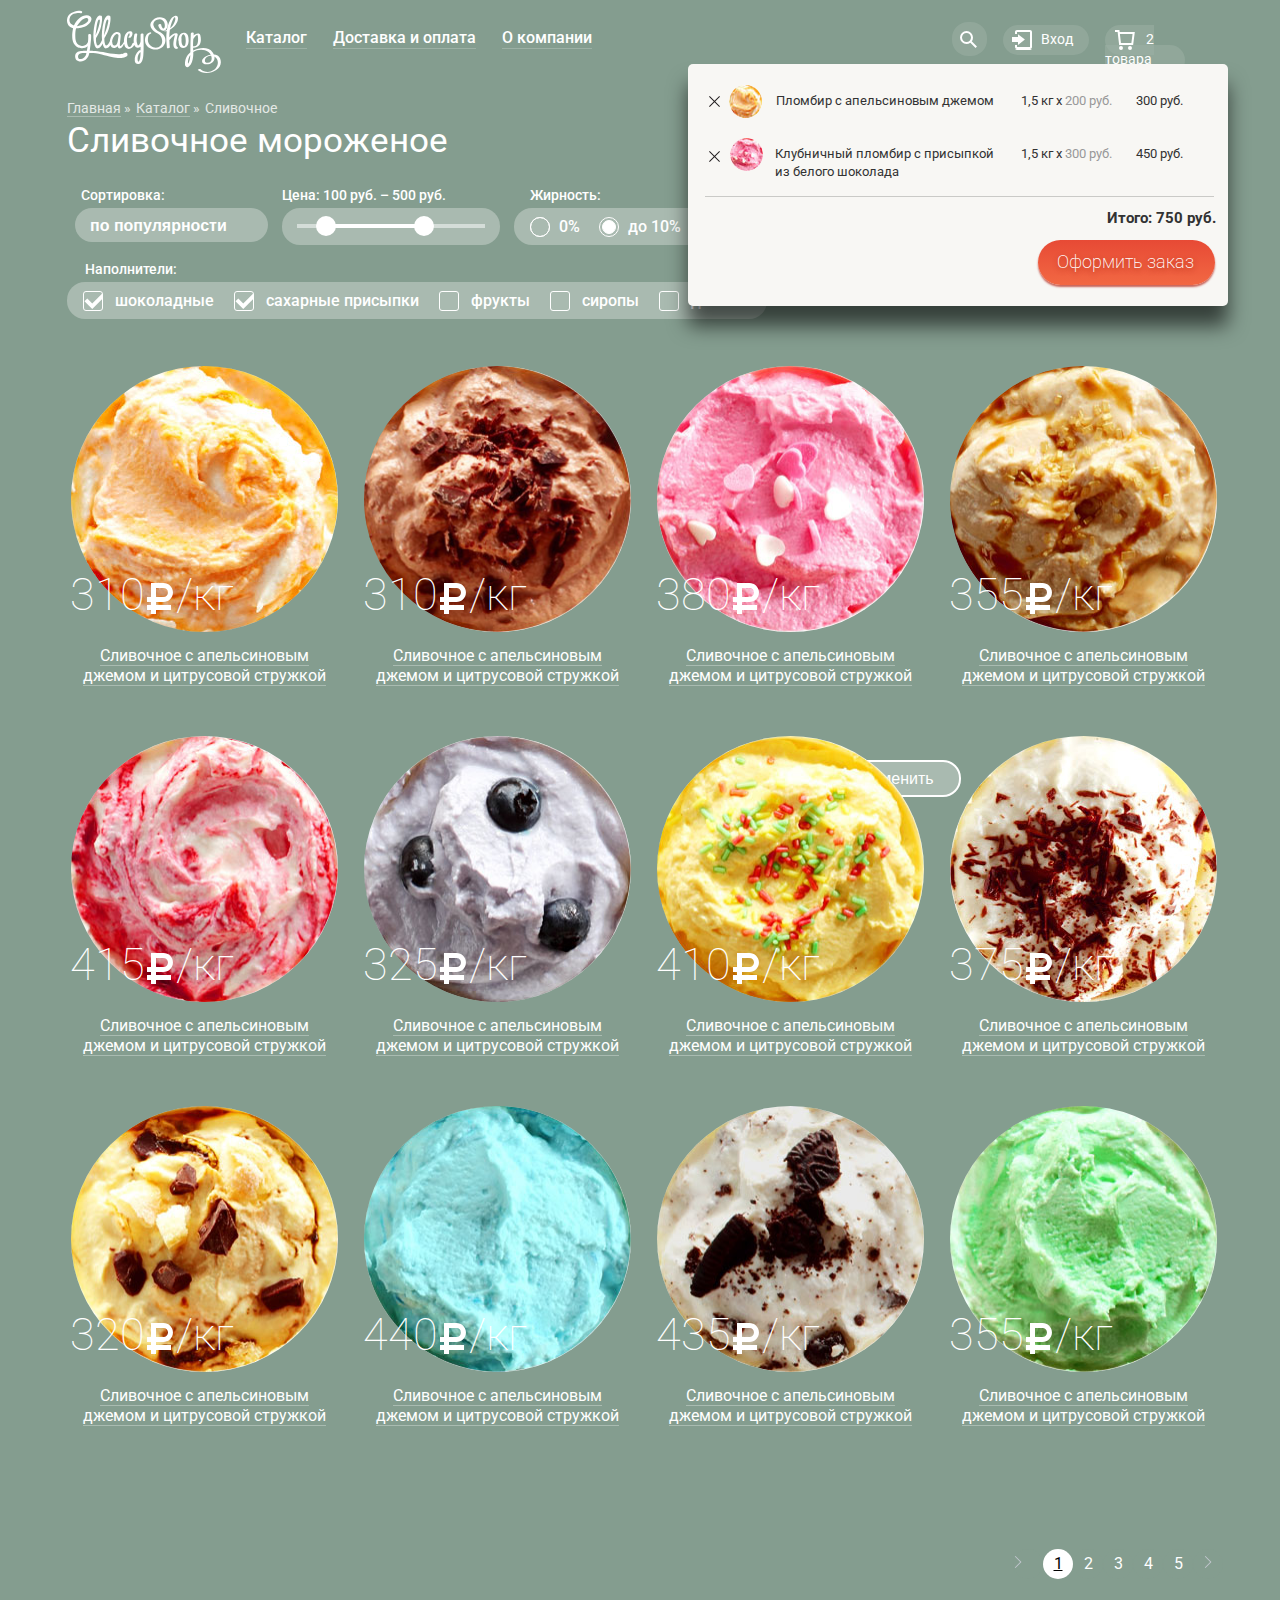
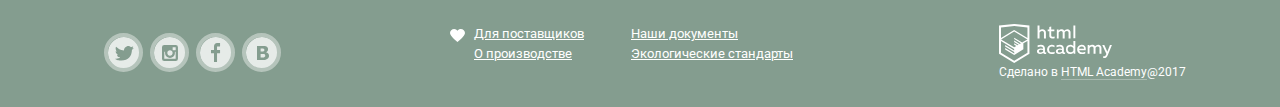
==== catalog.html @ 458abe1a "add new project" ====
<!Doctype html>
<html lang="ru">
<head>
  <meta charset="utf-8">
  <title>Каталог</title>
  <link href="https://fonts.googleapis.com/css?family=Roboto" rel="stylesheet">
  <link href="css/style.css" rel="stylesheet">
</head>
<body>
<header class="main-header">
  <a class="logo" href="index.html">
    <img src="img/logo.svg" width="154" height="64" alt="Глейси">
  </a>
  <nav class="nav-navigation">
    <ul class="main-menu">
      <li class="main-menu_item">
        <a class="main-nav_link" href="gllacy-catalog.html">Каталог</a>
        <ul class="sub-main-menu">
          <li class="main-navigation-li">
            <a href="#" class="main-navigation-title">Новинки</a>
          </li>
          <li class="main-navigation-li">
            <a href="catalog.html" class="main-navigation-sub">Сливочное</a>
          </li>
          <li class="main-navigation-li">
            <a href="#" class="main-navigation-sub">Щербеты</a>
          </li>
          <li class="main-navigation-li">
            <a href="#" class="main-navigation-sub">Фруктовый лёд</a>
          </li>
          <li class="main-navigation-li">
            <a href="#" class="main-navigation-sub">Мелорин</a>
          </li>
        </ul>
      <li class="main-menu_item">
        <a class="main-nav_link" href="delivery.html">Доставка и оплата</a>
      </li>
      <li class="main-menu_item">
        <a class="main-nav_link" href="info.html">О компании</a>
      </li>
    </ul>
  </nav>
  <div class="buttons-common-search">
    <div class="buttons-common-wrap">
      <a class="btn btn-search" href="#">Поиск</a>
      <div class="buttons-common-form buttons-common-form-search">
        <div class="input-field buttons-common-input-field">
          <input id="search" type="text" name="search" class="search-field"><label for="search" class="search">Что ищем?</label>
        </div>
      </div>
    </div>
    <div class="buttons-common-wrap">
      <a class="btn btn-entry" href="#">Вход</a>
      <div class="buttons-common-form buttons-common-form-login">
        <form action="#" method="get">
          <div class="input-field-form buttons-common-input-field">
            <input id="password" type="password" name="password" class="password-field"><label for="password" class="password">Пароль</label>
          </div>
          <div class="input-field-form buttons-common-input-field">
            <input id="login" type="email" name="login" class="email-field"><label for="login" class="email">Электронная почта</label>
          </div>
          <input class="btn btn-entrance" type="submit" value="войти">
          <div class="form-login-hrefs">
            <a class="link link-you-passoword">Забыли пароль?</a>
            <a class="link link-new-registration">Новая регистрация</a>
          </div>
        </form>
      </div>
    </div>
    <div class="buttons-common-wrap">
      <a class="btn btn-basket btn-basket-active" href="#">2 товара</a>
      <div class="common-buttons-form common-buttons-form-backet">
        <div class="basket-item">
          <button class="basket-item-delete"></button>
          <div class="basket-item-title">Пломбир с апельсиновым джемом
            <img src="img/basket-item1.jpg" class="basket-item1" width="33" height="33"
                 alt="Пломбир с апельсиновым джемом">
          </div>
          <div class="basket-item-count">1,5 кг x
            <span class="cost-per-kg">200 руб.</span>
          </div>
          <div class="basket-item-worth">300 руб.</div>
        </div>
        <div class="basket-item basket-item-last">
          <button class="basket-item-delete basket-item-delete-last"></button>
          <div class="basket-item-title">Клубничный пломбир с присыпкой из белого шоколада
            <img src="img/basket-item2.jpg" class="basket-item2" width="33" height="33" alt="Клубничный пломбир с присыпкой из белого шоколада">
          </div>
          <div class="basket-item-count">1,5 кг x
            <span class="cost-per-kg">300 руб.</span>
          </div>
          <div class="basket-item-worth">450 руб.</div>
        </div>
        <div class="total">Итого: 750 руб.</div>
        <a class="btn btn-total btn-total-right" href="#">Оформить заказ</a>
      </div>
    </div>
  </div>
  </div>
</header>
<div class="container">
  <div class="contacts">
    <p class="contacts-time">с 10 до 20, ежедневно</p>
    <p class="contacts-number">8 812 450-25-25</p>
  </div>
  <nav class="breadcrumbs">
    <ul class="catalog-menu">
      <li class="catalog-menu-item">
        <a href="index.html" class="catalog-menu-link">Главная</a>
        <span class="raquo">»</span>
      </li>
      <li class="catalog-menu-item">
        <a href="#" class="catalog-menu-link">Каталог</a>
        <span class="raquo">»</span>
      </li>
      <li class="catalog-menu-item">Сливочное</li>
    </ul>
  </nav>
  <h1 class="ice-cream">Сливочное мороженое</h1>
  <form class="filters" action="#" method="get">
    <div class="filters-label">
      <div class="filter-title">Сортировка:
        <div class="wrap-select-sort">
          <select name="sort" class="sort">
            <option value="popular">по популярности</option>
            <option value="up">сначала недорогие</option>
            <option value="down">сначала дорогие</option>
            <option value="fat">по жирности</option>
          </select>
        </div>
      </div>
      <div class="filter-title-price">Цена: 100 руб. – 500 руб.
        <div class="filter-cost">
          <div class="scale"></div>
          <div class="bar"></div>
          <div class="range-toggle"></div>
          <div class="range-toggle"></div>
        </div>
      </div>
      <fieldset class="fat-content">
        <legend class="filter-title">Жирность:</legend>
        <div class="container-buttons container-buttons-fat">
          <input id="fat-0" type="radio" name="fat" value="0" class="fat fat-zero"><label for="fat-0" class="checked-label">0%</label>
          <input id="fat-<10" type="radio" name="fat" value="<10" checked class="fat fat-ten"><label for="fat-<10" class="checked-label">до 10%</label>
          <input id="fat-<30" type="radio" name="fat" value="<30" class="fat fat-thirty"><label for="fat-<30"class="checked-label">до 30%</label>
          <input id="fat->30" type="radio" name="fat" value=">30" class="fat more-thirty"><label for="fat->30" class="checked-label">выше 30%</label>
        </div>
      </fieldset>
      <fieldset class="product-fillers">
        <legend class="filter-title">Наполнители:</legend>
        <div class="container-buttons container-buttons-fillers">
          <input id="chocolate" type="checkbox" name="sugar" value="chocolate" checked><label for="chocolate">шоколадные</label>
          <input id="sugar" type="checkbox" name="sugar" value="sugar" checked><label for="sugar">сахарные присыпки</label>
          <input id="fruit" type="checkbox" name="sugar" value="fruit"><label for="fruit">фрукты</label>
          <input id="syrop" type="checkbox" name="sugar" value="syrop"><label for="syrop">сиропы</label>
          <input id="jam" type="checkbox" name="sugar" value="jam"><label for="jam">джемы</label>
        </div>
      </fieldset>
      <input class="btn-filter" type="submit" value="Применить">
  </form>
  <div class="items-ice">
    <section class="item">
      <div class="item-hover">
        <a class="btn btn-item-hover" href="#">Быстрый просмотр</a>
        <div class="item-hover-content">
          <img src="img/creamy-orange-jam1.jpg" class="item-hover-img" width="267" height="266"
               alt="Сливочное с апельсиновым джемом и цитрусовой стружкой">
          <p class="item-price">310<svg xmlns="http://www.w3.org/2000/svg" width="31" height="36" viewBox="0 0 31 36" class="rouble"><path fill="#FFF" d="M11 21h7.451c5.247 0 9.5-4.253 9.5-9.5S23.698 2 18.451 2H6v14H2v5h4v3H2v5h4v4h5v-4h15v-5H11v-3zm0-14h7.451v-.03a4.53 4.53 0 0 1 0 9.06V16H11V7z"/></svg>/кг</p>
          <a class="item-price-link" href="#">Сливочное с апельсиновым джемом и цитрусовой стружкой</a>
        </div>
      </div>
    </section>
    <section class="item">
      <div class="item-hover">
        <a class="btn btn-item-hover" href="#">Быстрый просмотр</a>
        <div class="item-hover-content">
          <img src="img/creamy-coffee-chocolate2.jpg" class="item-hover-img" width="267" height="266"
               alt="Сливочное с апельсиновым джемом и цитрусовой стружкой">
          <p class="item-price">310<svg xmlns="http://www.w3.org/2000/svg" width="31" height="36" viewBox="0 0 31 36" class="rouble"><path fill="#FFF" d="M11 21h7.451c5.247 0 9.5-4.253 9.5-9.5S23.698 2 18.451 2H6v14H2v5h4v3H2v5h4v4h5v-4h15v-5H11v-3zm0-14h7.451v-.03a4.53 4.53 0 0 1 0 9.06V16H11V7z"/></svg>/кг</p>
          <a class="item-price-link" href="#">Сливочное с апельсиновым джемом и цитрусовой стружкой</a>
        </div>
      </div>
    </section>
    <section class="item">
      <div class="item-hover">
        <a class="btn btn-item-hover" href="#">Быстрый просмотр</a>
        <div class="item-hover-content">
          <img src="img/creamy-strawberry-powder3.jpg" class="item-hover-img" width="267" height="266"
               alt="Сливочное с апельсиновым джемом и цитрусовой стружкой">
          <p class="item-price">380<svg xmlns="http://www.w3.org/2000/svg" width="31" height="36" viewBox="0 0 31 36" class="rouble"><path fill="#FFF" d="M11 21h7.451c5.247 0 9.5-4.253 9.5-9.5S23.698 2 18.451 2H6v14H2v5h4v3H2v5h4v4h5v-4h15v-5H11v-3zm0-14h7.451v-.03a4.53 4.53 0 0 1 0 9.06V16H11V7z"/></svg>/кг</p>
          <a class="item-price-link" href="#">Сливочное с апельсиновым джемом и цитрусовой стружкой</a>
        </div>
      </div>
    </section>
    <section class="item">
      <div class="item-hover">
        <a class="btn btn-item-hover" href="#">Быстрый просмотр</a>
        <div class="item-hover-content">
          <img src="img/cream-brule-caramel-gravy4.jpg" class="item-hover-img" width="267" height="266"
               alt="Сливочное с апельсиновым джемом и цитрусовой стружкой">
          <p class="item-price">355<svg xmlns="http://www.w3.org/2000/svg" width="31" height="36" viewBox="0 0 31 36" class="rouble"><path fill="#FFF" d="M11 21h7.451c5.247 0 9.5-4.253 9.5-9.5S23.698 2 18.451 2H6v14H2v5h4v3H2v5h4v4h5v-4h15v-5H11v-3zm0-14h7.451v-.03a4.53 4.53 0 0 1 0 9.06V16H11V7z"/></svg>/кг</p>
          <a class="item-price-link" href="#">Сливочное с апельсиновым джемом и цитрусовой стружкой</a>
        </div>
      </div>
    </section>
    <section class="item">
      <div class="item-hover">
        <a class="btn btn-item-hover" href="#">Быстрый просмотр</a>
        <div class="item-hover-content">
          <img src="img/creamy-cranberry-jam5.jpg" class="item-hover-img" width="267" height="266"
               alt="Сливочное с апельсиновым джемом и цитрусовой стружкой">
          <p class="item-price">415<svg xmlns="http://www.w3.org/2000/svg" width="31" height="36" viewBox="0 0 31 36" class="rouble"><path fill="#FFF" d="M11 21h7.451c5.247 0 9.5-4.253 9.5-9.5S23.698 2 18.451 2H6v14H2v5h4v3H2v5h4v4h5v-4h15v-5H11v-3zm0-14h7.451v-.03a4.53 4.53 0 0 1 0 9.06V16H11V7z"/></svg>/кг</p>
          <a class="item-price-link" href="#">Сливочное с апельсиновым джемом и цитрусовой стружкой</a>
        </div>
      </div>
    </section>
    <section class="item">
      <div class="item-hover">
        <a class="btn btn-item-hover" href="#">Быстрый просмотр</a>
        <div class="item-hover-content">
          <img src="img/creamy-blueberry6.jpg" class="item-hover-img" width="267" height="266"
               alt="Сливочное с апельсиновым джемом и цитрусовой стружкой">
          <p class="item-price">325<svg xmlns="http://www.w3.org/2000/svg" width="31" height="36" viewBox="0 0 31 36" class="rouble"><path fill="#FFF" d="M11 21h7.451c5.247 0 9.5-4.253 9.5-9.5S23.698 2 18.451 2H6v14H2v5h4v3H2v5h4v4h5v-4h15v-5H11v-3zm0-14h7.451v-.03a4.53 4.53 0 0 1 0 9.06V16H11V7z"/></svg>/кг</p>
          <a class="item-price-link" href="#">Сливочное с апельсиновым джемом и цитрусовой стружкой</a>
        </div>
      </div>
    </section>
    <section class="item">
      <div class="item-hover">
        <a class="btn btn-item-hover" href="#">Быстрый просмотр</a>
        <div class="item-hover-content">
          <img src="img/creamy-lemon-powder7.jpg" class="item-hover-img" width="267" height="266"
               alt="Сливочное с апельсиновым джемом и цитрусовой стружкой">
          <p class="item-price">410<svg xmlns="http://www.w3.org/2000/svg" width="31" height="36" viewBox="0 0 31 36" class="rouble"><path fill="#FFF" d="M11 21h7.451c5.247 0 9.5-4.253 9.5-9.5S23.698 2 18.451 2H6v14H2v5h4v3H2v5h4v4h5v-4h15v-5H11v-3zm0-14h7.451v-.03a4.53 4.53 0 0 1 0 9.06V16H11V7z"/></svg>/кг</p>
          <a class="item-price-link" href="#">Сливочное с апельсиновым джемом и цитрусовой стружкой</a>
        </div>
      </div>
    </section>
    <section class="item">
      <div class="item-hover">
        <a class="btn btn-item-hover" href="#">Быстрый просмотр</a>
        <div class="item-hover-content">
          <img src="img/creamy-chocolate-chips8.jpg" class="item-hover-img" width="267" height="266"
               alt="Сливочное с апельсиновым джемом и цитрусовой стружкой">
          <p class="item-price">375<svg xmlns="http://www.w3.org/2000/svg" width="31" height="36" viewBox="0 0 31 36" class="rouble"><path fill="#FFF" d="M11 21h7.451c5.247 0 9.5-4.253 9.5-9.5S23.698 2 18.451 2H6v14H2v5h4v3H2v5h4v4h5v-4h15v-5H11v-3zm0-14h7.451v-.03a4.53 4.53 0 0 1 0 9.06V16H11V7z"/></svg>/кг</p>
          <a class="item-price-link" href="#">Сливочное с апельсиновым джемом и цитрусовой стружкой</a>
        </div>
      </div>
    </section>
    <section class="item">
      <div class="item-hover">
        <a class="btn btn-item-hover" href="#">Быстрый просмотр</a>
        <div class="item-hover-content">
          <img src="img/creamy-chunks-chocolate9.jpg" class="item-hover-img" width="267" height="266"
               alt="Сливочное с апельсиновым джемом и цитрусовой стружкой">
          <p class="item-price">320<svg xmlns="http://www.w3.org/2000/svg" width="31" height="36" viewBox="0 0 31 36" class="rouble"><path fill="#FFF" d="M11 21h7.451c5.247 0 9.5-4.253 9.5-9.5S23.698 2 18.451 2H6v14H2v5h4v3H2v5h4v4h5v-4h15v-5H11v-3zm0-14h7.451v-.03a4.53 4.53 0 0 1 0 9.06V16H11V7z"/></svg>/кг</p>
          <a class="item-price-link" href="#">Сливочное с апельсиновым джемом и цитрусовой стружкой</a>
        </div>
      </div>
    </section>
    <section class="item">
      <div class="item-hover">
        <a class="btn btn-item-hover" href="#">Быстрый просмотр</a>
        <div class="item-hover-content">
          <img src="img/creamy-menthol-syrup10.jpg" class="item-hover-img" width="267" height="266"
               alt="Сливочное с апельсиновым джемом и цитрусовой стружкой">
          <p class="item-price">440<svg xmlns="http://www.w3.org/2000/svg" width="31" height="36" viewBox="0 0 31 36" class="rouble"><path fill="#FFF" d="M11 21h7.451c5.247 0 9.5-4.253 9.5-9.5S23.698 2 18.451 2H6v14H2v5h4v3H2v5h4v4h5v-4h15v-5H11v-3zm0-14h7.451v-.03a4.53 4.53 0 0 1 0 9.06V16H11V7z"/></svg>/кг</p>
          <a class="item-price-link" href="#">Сливочное с апельсиновым джемом и цитрусовой стружкой</a>
        </div>
      </div>
    </section>
    <section class="item">
      <div class="item-hover">
        <a class="btn btn-item-hover" href="#">Быстрый просмотр</a>
        <div class="item-hover-content">
          <img src="img/creamy-pieces-dark-chocolate11.jpg" class="item-hover-img" width="267" height="266"
               alt="Сливочное с апельсиновым джемом и цитрусовой стружкой">
          <p class="item-price">435<svg xmlns="http://www.w3.org/2000/svg" width="31" height="36" viewBox="0 0 31 36" class="rouble"><path fill="#FFF" d="M11 21h7.451c5.247 0 9.5-4.253 9.5-9.5S23.698 2 18.451 2H6v14H2v5h4v3H2v5h4v4h5v-4h15v-5H11v-3zm0-14h7.451v-.03a4.53 4.53 0 0 1 0 9.06V16H11V7z"/></svg>/кг</p>
          <a class="item-price-link" href="#">Сливочное с апельсиновым джемом и цитрусовой стружкой</a>
        </div>
      </div>
    </section>
    <section class="item">
      <div class="item-hover">
        <a class="btn btn-item-hover" href="#">Быстрый просмотр</a>
        <div class="item-hover-content">
          <img src="img/creamy-mint-syrup12.jpg" class="item-hover-img" width="267" height="266"
               alt="Сливочное с апельсиновым джемом и цитрусовой стружкой">
          <p class="item-price">355<svg xmlns="http://www.w3.org/2000/svg" width="31" height="36" viewBox="0 0 31 36" class="rouble"><path fill="#FFF" d="M11 21h7.451c5.247 0 9.5-4.253 9.5-9.5S23.698 2 18.451 2H6v14H2v5h4v3H2v5h4v4h5v-4h15v-5H11v-3zm0-14h7.451v-.03a4.53 4.53 0 0 1 0 9.06V16H11V7z"/></svg>/кг</p>
          <a class="item-price-link" href="#">Сливочное с апельсиновым джемом и цитрусовой стружкой</a>
        </div>
      </div>
    </section>
  </div>
  <nav class="pagination">
    <ul class="pagination-pages">
      <li class="pagination_item">
        <a class="pagination-btn"><img src="img/icon-right-small.svg" class="icon-right" width="8" height="14" alt="Назад"></a>
      </li>
      <li class="pagination_item">
        <a class="pagination-btn paginator_btn--active" href="#">1</a>
      </li>
      <li class="pagination_item">
        <a class="pagination-btn href="#">2</a>
      </li>
      <li class="pagination_item">
        <a class="pagination-btn href="#">3</a>
      </li>
      <li class="pagination_item">
        <a class="pagination-btn href="#">4</a>
      </li>
      <li class="pagination_item">
        <a class="pagination-btn href="#">5</a>
      </li>
      <li class="pagination_item pagination_item--last">
        <a class="pagination-btn href="#"><img src="img/icon-right-small.svg" class="icon-left" width="8" height="14" alt="Вперёд"></a>
      </li>
    </ul>
  </nav>
  <footer class="main-footer">
    <section class="footer-social">
      <a class="social-btn social-btn-twitter" href="#">Твиттер</a>
      <a class="social-btn social-btn-inst" href="#">Инстаграм</a>
      <a class="social-btn social-btn-fb" href="#">Фейсбук</a>
      <a class="social-btn social-btn-vk" href="#">В конта</a>
    </section>
    <section class="footer-documentation">
      <div class="documents">
        <a href="#" class="documents">Для поставщиков</a>
        <a href="#" class="documents">О производстве</a>
      </div>
      <div class="footer-documents-standards">
        <a href="#" class="documents">Наши документы</a>
        <a href="#" class="documents">Экологические стандарты</a>
      </div>
    </section>
    <section class="footer-copyright">
      <div class="logo-academy">
        <a class="logo-academy-img" href="https://htmlacademy.ru">HTML Academy</a>
      </div>
      <p class="made-academy">Сделано в
        <a class="footer-href" href="https://htmlacademy.ru">HTML Academy</a>@2017
      </p>
    </section>
  </footer>
</div>
</body>
</html>
---- css/style.css ----
body,
html {

  margin: 0;

}

body {
  font-family: "Roboto", "Arial", sans-serif;
  font-size: 14px;
  font-weight: 400;
  line-height: 20px;
  color: white;
  background: #849d8f;
}

.logo {
  margin-right: 5px;
}

.visually-hidden {
  position: absolute;
  width: 1px;
  height: 1px;
  clip: rect(0, 0, 0, 0);
}

.container {
  width: 1146px;
  margin: 0 auto;
}

.site-wrapper {
  background-image: url("../img/slider-1.png");
  background-repeat: no-repeat;
  background-position: 353px 83px;
  transition: background-image 0.5s ease, background-color 0.5s ease;
}

.main-header {
  width: 1146px;
  margin: 0 auto;
  padding-top: 10px;
  display: flex;
  flex-direction: row;
}

.slider {
  position: relative;
  margin-top: 274px;
  text-align: center;
  color: #ffffff;
}

.main-menu .sub-main-menu {
  position: absolute;
  display: none;
  top: 48px;
  left: -7px;
  width: 143px;
  padding: 0;
  color: #323232;
  list-style: none;
  background-color: #f8f7f4;
  box-shadow: 0px 20px 20px 0px rgba(0, 0, 0, 0.6);
  border-radius: 5px;
}

.main-menu > li:hover .sub-main-menu {
  display: block;
}

.slider-list {
  margin: 0;
  padding: 0;
  list-style: none;
}

/*скрываем слайд*/
.slide {
  display: none;
}

.slide-title {
  width: 700px;
  position: relative;
  top: 1px;
  left: 0px;
  margin: 0 auto;
  margin-bottom: 30px;
  font-size: 60px;
  line-height: 60px;
  font-weight: 400;
}

.button {
  display: inline-block;
  padding: 12px 44px;

  font-weight: 600;
  font-size: 31px;
  line-height: 41px;
  text-align: center;
  color: #ffffff;
  vertical-align: top;
  text-decoration: none;
  text-shadow: 0 2px 5px rgba(160, 32, 11, 0.76);

  background: #f26843;
  background: linear-gradient(to bottom, #f26843 0%, #e74a35 100%);
  border-radius: 50px;
  box-shadow: 0 2px 2px rgba(172, 16, 0, 0.64);
  border: none;

  cursor: pointer;
}

.button:hover {
  background: linear-gradient(to bottom, #f58669 0%, #ec6f5e 100%);
  box-shadow: 0 2px 2px rgba(172, 16, 0, 1);
}

.button:active {
  background: linear-gradient(to bottom, #d84732 0%, #e1613e 100%);
  box-shadow: inset 0 2px 2px rgba(172, 16, 0, 1);
}

.slider-controls label /*cтили для управляющих элементов*/
{
  display: inline-block;
  width: 17px;
  height: 17px;
  margin-right: 8px;

  vertical-align: top;

  background-color: transparent;
  border: 2px solid #ffffff;
  border-radius: 50%;
  cursor: pointer;
}

.slider-controls label:hover {
  background-color: #b2c1b7;
}

/*показываем слайд в зависимости от кнопки*/
#product-1:checked ~ .site-wrapper #slide1,
#product-2:checked ~ .site-wrapper #slide2,
#product-3:checked ~ .site-wrapper #slide3 {
  display: block;
}

/*выделение активной кнопки,чтобы было понятно на каком мы слайде*/
#product-1:checked ~ .site-wrapper label[for="product-1"],
#product-2:checked ~ .site-wrapper label[for="product-2"],
#product-3:checked ~ .site-wrapper label[for="product-3"] {
  background-color: #ffffff;
}

/*фон в зависимости от нажатой кнопки*/
#product-1:checked ~ .site-wrapper {
  background-color: #849d8f;
  background-image: url("../img/slider-1.png");
}

#product-2:checked ~ .site-wrapper {
  background-color: #8996a6;
  background-image: url("../img/slider-2.png");
}

#product-3:checked ~ .site-wrapper {
  background-color: #9d8b84;
  background-image: url("../img/slider-3.png");
}

.slider-controls {
  position: absolute;
  bottom: 20px;
  left: 0px;
  z-index: 20;
  font-size: 0;
}

.nav-navigation {
  display: flex;
  flex-direction: row;
  width: 688px;
  margin-right: 13px;
}

.main-menu {
  position: relative;
  display: flex;
  flex-direction: row;
  margin: 0;
  margin-left: 6px;
  padding: 0;
  font-size: 0;
}

.main-menu_item {
  list-style-type: none;
  margin-top: 12px;
  margin-left: 1px;
  margin-right: -1px;
  padding-top: 8px;
}

.main-nav_link {
  position: relative;
  padding: 4px 13px;
  color: #ffffff;
  font-size: 16px;
  line-height: 15px;
  font-weight: 500;
  text-decoration: none;
}

.main-nav_link:hover {
  border-radius: 20px;
  color: #333;
  background-color: #f7f6f3;
}

.main-menu_item .main-nav_link::before {
  content: "";
  position: absolute;
  bottom: 2px;
  left: 13px;
  width: calc(100% - 26px);
  height: 1px;
  background-color: rgba(255, 255, 255, 0.2);
}

.main-nav_link:active {
  background: #ededed;
  box-shadow: inset 0px 2px 1px #696969;
  border-bottom-color: #a7a294;
}

.main-navigation-title {
  font-weight: 100;
  font-size: 14px;
  line-height: 16px;
  color: #000000;
  text-decoration: none;
}

.main-navigation-li {
  margin-top: 0px;
  padding-top: 8px;
  padding-bottom: 8px;
  padding-left: 14px;
  padding-right: 16px;
  min-height: 17px;
}

.main-navigation-li:first-child {
  border-bottom: 1px solid #d1d0ce;
}

.main-navigation-li:hover {
  background-color: #fbded7;
}

.main-navigation-li:active {
  background-color: #f6b5a5;

}

.main-navigation-sub {
  width: 123px;
  margin: 0;
  padding-top: 5px;
  padding-bottom: 6px;
  font-size: 14px;
  line-height: 16px;
  color: #323232;
  border: 0;
  text-decoration: none;
}

.main-nav_link-active {
  margin: 0 3px 0 1px;
  padding: 5px 14px 7px 14px;
  background-color: #d07058;
  border: 0;
  border-radius: 14px;
}

.buttons-common-search {
  display: flex;
  flex-direction: row;
  position: relative;
  left: 17px;
  top: 5px;
  width: 284px;
  min-height: 34px;
}

.buttons-common-wrap {
  margin: 14px 8px 0;
}

.buttons-common-form {
  position: absolute;
  display: none;
  margin: 0;
  padding: 0;
  background-color: #f8f7f4;
  border-radius: 5px;
  box-shadow: 0px 20px 20px 0px rgba(0, 0, 0, 0.6);
}

.buttons-common-wrap:hover .buttons-common-form {
  display: block;
}

.buttons-common-form-login {
  top: 49px;
  left: -131px;
  width: 241px;
  padding: 20px 16px 13px 17px;
  height: 180px;
  z-index: 1;
}

.email-field,
.password-field {
  padding-top: 7px;
  padding-bottom: 6px;
  padding-left: 20px;
  font-size: 16px;
  line-height: 24px;
  color: #323232;
  border: 1px solid rgba(70, 70, 70, 0.48);
  border-radius: 3px;
  min-height: 29px;
  outline: none;
  padding-right: 20px;
}

.btn.btn-entrance {
  width: 100px;
  text-transform: capitalize;
  font-weight: bold;
  font-size: 18px;
  background: #f26843;
  background: linear-gradient(to top, #f26843, #e74a35);
  box-shadow: 0 2px 2px rgba(172, 16, 0, 0.64);
  text-shadow: 0 2px 5px rgba(160, 32, 11, 0.76);
  text-align: center;
  border: 0;
  border-radius: 50px;
  min-height: 44px;
}

.btn.btn-entrance:hover {
  background: linear-gradient(to bottom, #f58669, #ec6f5e);
  box-shadow: 0 2px 2px rgba(172, 16, 0, 1);
}

.btn.btn-entrance:active {
  background: linear-gradient(to top, #d84732, #e1613e);
  box-shadow: inset 0 2px 2px rgba(172, 16, 0, 1);
}

.form-login-hrefs {
  display: flex;
  flex-direction: column;
  color: #000;
  position: relative;
  left: 120px;
  bottom: 40px;
  font-size: 13px;
}

.link {
  font-size: 13px;
  text-decoration: underline;
  color: #323232;
  border-bottom-color: #b2b2b2;
  cursor: pointer;
}

.link:hover {
  color: #e84d37;
  border-bottom-color: #f9cdc4;
  cursor: pointer;
}

.input-field-form {
  margin-bottom: 20px;
}

.buttons-common-form-search {
  top: 49px;
  left: -299px;
  width: 340px;
  min-height: 84px;
}

.input-field.buttons-common-input-field {
  margin: 20px 15px;
}

.input-field {
  margin-top: 17px;
  margin-left: 20px;
  margin-right: 19px;
  margin-bottom: 0px;
}

.search {
  position: absolute;
  top: 10px;
  left: 15px;
  display: block;
  font-size: 16px;
  line-height: 24px;
  color: #999999;
}

input[type="text"]:focus {
  padding-top: 6px;
  padding-bottom: 5px;
  padding-left: 13px;
  border: 2px solid rgba(46, 136, 228, 0.48);
}

input[type="text"]:not(.label-hide):focus + label {
  position: absolute;
  top: -15px;
  left: 15px;
  font-size: 11px;
  line-height: 13px;
  color: #5b9ddf;
}

/*
input[type="password"]:not(.label-hide):focus + label{
  position: absolute;
  top: -15px;
  left: 15px;
  font-size: 11px;
  line-height: 13px;
  color: #5b9ddf;    
}*/
.search-field {
  width: 267px;
  padding-top: 5px;
  padding-bottom: 5px;
  padding-left: 14px;
  padding-right: 27px;
  font-size: 16px;
  line-height: 24px;
  color: #323232;
  border: 1px solid rgba(70, 70, 70, 0.48);
  border-radius: 3px;
  min-height: 29px;
  outline: none;
}

.search-field:hover {
  border: 2px solid rgba(56, 74, 93, 0.48);
}

.password {
  position: absolute;
  top: 30px;
  left: 34px;
  font-size: 16px;
  line-height: 24px;
  color: #999999;
  cursor: text;
}

.email {
  position: absolute;
  top: 94px;
  left: 34px;
  font-size: 16px;
  line-height: 24px;
  color: #999999;
  cursor: text;
}

.btn {
  text-decoration: none;
  color: #ffffff;
  font-size: 14px;
  background: rgba(157, 177, 165, 0.5);;
  margin: 0px;
  padding: 6px;
  border-radius: 16px;
}

.btn-search {
  padding-top: 22px;
  padding-right: 19px;
  padding-bottom: 12px;
  padding-left: 16px;
  font-size: 0px;
  background: rgba(157, 177, 165, 0.5);
}

.btn-search:hover {
  background-color: #f8f7f4;

}

.btn-search:hover::before {
  position: absolute;
  content: "";
  top: 16px;
  left: 16px;
  width: 17px;
  height: 17px;
  background-image: url(../img/loupe-black.svg);
}

.btn-search::before {
  content: "";
  position: absolute;
  top: 16px;
  left: 16px;
  width: 17px;
  height: 17px;
  background-image: url(../img/loupe.svg);
  background-repeat: no-repeat;

}

.buttons-common-search .btn-basket {
  padding-top: 6px;
  padding-right: 33px;
  padding-left: 41px;
  padding-bottom: 8px;

}

.buttons-common-search .btn-entry {
  padding-top: 6px;
  padding-bottom: 8px;
  padding-right: 16px;
  padding-left: 38px;
}

.btn-entry::before {
  position: absolute;
  content: " ";
  top: 15px;
  left: 68px;
  width: 20px;
  height: 20px;
  display: inline-block;
  background-image: url(../img/entrance1.svg);
}

.btn-entry:hover::before {
  position: absolute;
  content: " ";
  top: 15px;
  left: 68px;
  width: 20px;
  height: 20px;
  display: inline-block;
  background-image: url(../img/entrance1-black.svg);
}

.btn-entry:hover {
  color: #000000;
  background-color: #f8f7f4;
}

.btn.btn-basket {
  color: #ffffff;
  background: rgba(157, 177, 165, 0.5);
}

.btn.btn-basket::before {
  position: absolute;
  content: " ";
  left: 166px;
  top: 10px;
  width: 20px;
  height: 20px;
  display: inline-block;
  background-image: url(../img/basket.svg);
  margin: 5px;
}

.btn-basket:hover::before {
  position: absolute;
  content: " ";
  left: 166px;
  top: 10px;
  width: 20px;
  height: 20px;
  display: inline-block;
  background-image: url(../img/basket-red.svg);
  margin: 5px;
}

.btn-basket:hover {
  color: #000000;
  background-color: #f8f7f4;
}

.btn-basket-active {
  padding-left: 44px;
  padding-right: 16px;
  color: #323232;
  background-color: #f8f7f4;
}

.btn-basket-active::before {
  background-position: -1px -20px;
  background-image: url(../img/basket-red.svg);
}

.contacts {
  width: 172px;
  margin-left: auto;
}

.contacts-time {
  margin: 0;
  margin-top: -6px;
  font-weight: 700;
  font-size: 14px;
  line-height: 16px;
  text-align: right;
}

.contacts-number {
  margin-top: -3px;
  padding-top: 7px;
  font-size: 22px;
  line-height: 24px;
}

.visually-hidden {
  font-size: 0;

}

.index-banner {
  display: flex;
  flex-direction: row;
}

.banner {
  width: 520px;
  margin-top: 43px;
  margin-bottom: 33px;
  padding: 15px 21px 23px 19px;
  min-height: 191px;
}

.raspberries-baner {
  background-image: url(../img/raspberri-background.png);
  background-color: #73172b;
  background-size: cover;
  border-radius: 11px;
  margin-left: 3px;
  margin-right: 28px;
}

.chocolate-baner {
  background-color: #3a2217;
  background-image: url(../img/chocolate-background.png);
  border-radius: 11px;
  margin-right: 1px;
}

.caption {
  font-weight: 400;
  font-size: 35px;
  line-height: 37px;
  margin-top: 0;
  margin-bottom: 0;
}

.text {
  word-spacing: 1px;
  margin-bottom: 44px;
  font-size: 18px;
  line-height: 22px;
}

.btn-want-jam {
  display: block;
  width: 120px;
  margin-left: auto;
}

.btn-want-chocolates {
  display: block;
  width: 160px;
  margin-left: auto;
}

.btn.btn-want {
  border-radius: 23px;
  padding: 10px 25px 11px 21px;
  font-weight: 200;
  font-size: 18px;
  line-height: 24px;
  text-align: center;
  min-height: 24px;
  background: #f26843;
  background: linear-gradient(to top, #f26843, #e74a35);
  box-shadow: 0 2px 2px rgba(172, 16, 0, 0.64);
  text-shadow: 0 2px 5px rgba(160, 32, 11, 0.76);
}

.btn.btn-want:hover {
  background: linear-gradient(to bottom, #f58669, #ec6f5e);
  box-shadow: 0 2px 2px rgba(172, 16, 0, 1);
}

.btn.btn-want:active {
  background: linear-gradient(to top, #d84732, #e1613e);
  box-shadow: inset 0 2px 2px rgba(172, 16, 0, 1);
}

.bestseller-items {
  width: 1146px;
  margin: 0 auto;
  display: flex;
  flex-direction: row;
  justify-content: space-between;
}

.item,
.item-hover-content {
  position: relative;
  display: inline-block;
  width: 267px;
  margin-bottom: 48px;
  text-align: center;
  vertical-align: top;
  min-height: 322px;
}

.item-hover-content {
  margin-bottom: -22px;
}

.item-hover {
  position: absolute;
  top: 2px;
  left: -6px;
  width: 277px;
  padding: 0;
  border-radius: 4px;
  z-index: 45;
}

.bestseller-items .item::after {
  content: "";
  position: absolute;
  left: -1px;
  top: 8px;
  width: 61px;
  height: 61px;
  background-image: url(../img/hit.svg);
  z-index: 50;
}

.item-hover-img {
  border-radius: 50%;
}

.item:hover .item-hover {
  background: rgba(255, 255, 255, 0.1);
  z-index: 50;
  min-height: 353px;
}

.item:hover .btn-item-hover {
  display: inline-block;
  vertical-align: top;
  z-index: 55;
}

.btn-item-hover {
  position: absolute;
  left: 38px;
  bottom: 21px;
  display: none;
  width: 170px;
  padding: 11px 15px 1px 15px;
  font-size: 18px;
  line-height: 24px;
  min-height: 34px;
}

.item-hover-content {
  top: 5px;
  left: 5px;
}

.item-price {
  position: relative;
  text-align: left;
  top: -110px;
  left: -1px;
  font-size: 45px;
  font-weight: 100;
  line-height: 45px;
}

.rouble {
  vertical-align: bottom;
}

.item-price-link {
  position: relative;
  top: -126px;
  color: #fff;
  font-size: 16px;
  border-bottom: 1px solid #a9bbb1;
  text-decoration: none;
}

.item-price-link:hover {
  color: #ffbc9e;
  border-bottom-color: #a7a294;
}

.item-price-link:active {
  color: #bdab96;
  border-bottom-color: #a7a294;
}

.btn-item-hover {
  border-radius: 23px;
  margin: 0 auto;
  padding: 10px 25px 11px 21px;
  font-weight: 200;
  width: 170px;
  font-size: 18px;
  line-height: 24px;
  text-align: center;
  min-height: 24px;
  background: #f26843;
  background: linear-gradient(to top, #f26843, #e74a35);
  box-shadow: 0 2px 2px rgba(172, 16, 0, 0.64);
  text-shadow: 0 2px 5px rgba(160, 32, 11, 0.76);
}

.btn-item-hover:hover {
  background: linear-gradient(to bottom, #f58669, #ec6f5e);
  box-shadow: 0 2px 2px rgba(172, 16, 0, 1);
}

.btn-item-hover:active {
  background: linear-gradient(to top, #d84732, #e1613e);
  box-shadow: inset 0 2px 2px rgba(172, 16, 0, 1);
}

/* О магазине Глейси*/
.about-gllacy {
  position: relative;
  display: flex;
  flex-wrap: wrap;
  background-image: url(../img/pattern-wafel.png);
  width: 1100px;
  margin: 0 auto;
  padding-top: 21px;
  padding-right: 21px;
  padding-bottom: 3px;
  padding-left: 22px;
  border-radius: 15px;
  font-size: 16px;
  line-height: 22px;
  color: #323232
}

.about-gllacy-right,
.about-gllacy-left {
  display: flex;
  flex-direction: row;
  flex-wrap: wrap;
  width: 480px;
}

.about-gllacy-left {
  padding-left: 57px;
  margin-top: 0;
  margin-right: 1px;
}

.about-gllacy-right {
  padding-left: 57px;
  padding-right: 25px;
}

.subject {
  font-size: 24px;
  font-weight: 500;
  line-height: 30px;
  margin-top: 2px;
  margin-left: 1px;
}

.about-gllacy-text {
  margin-top: 0;
  margin-bottom: 23px;
}

.about-gllacy-text:nth-child(1)::after {
  content: "";
  position: absolute;
  left: 20px;
  top: 92px;
  width: 50px;
  height: 50px;
  background-image: url(../img/ice-cream.svg);
  background-repeat: no-repeat;
}

.about-gllacy-right .about-gllacy-text:nth-child(1)::after {
  content: "";
  position: absolute;
  left: 560px;
  width: 50px;
  height: 50px;
  background-image: url(../img/cow.svg);
  background-repeat: no-repeat;
}

.about-gllacy-text:nth-child(2)::after {
  content: "";
  position: absolute;
  left: 21px;
  top: 180px;
  width: 50px;
  height: 50px;
  background-image: url(../img/eco.svg);
  background-repeat: no-repeat;
}

.about-gllacy-right .about-gllacy-text:nth-child(2)::after {
  content: "";
  position: absolute;
  left: 560px;
  width: 50px;
  height: 50px;
  background-image: url(../img/thermometer.svg);
  background-repeat: no-repeat;
}

/* О магазине Глейси */

/*Рассылка*/

.distribution {
  display: flex;
  flex-direction: row;
  width: 1146px;
  margin: 1px auto;
}

.mailing-information-blog {
  width: 560px;
  background-image: url(../img/blog-news.png);
  background-repeat: no-repeat;
  min-height: 220px;
  margin-top: 39px;
  margin-left: 5px;
  margin-right: 22px;
  border-radius: 5px;
}

.mailing-information-news {
  width: 560px;
  background-image: url(../img/bg-post.svg);
  background-repeat: no-repeat;
  min-height: 220px;
  margin-top: 39px;
  margin-left: 5px;
  border-radius: 5px;
}

.wrap {
  width: 511px;
  margin: 0 auto;
  margin-top: 5px;
  padding: 29px 18px 29px 21px;
  background-color: #f8f7f4;
  min-height: 151px;
  border-radius: 10px;
}

.new-in-blog {
  color: #000000;
  font-size: 16px;
  margin-left: 19px;
  margin-top: 22px;
  margin-bottom: 6px;
}

.ways-serving {
  display: inline-block;
  width: 290px;
  color: #000000;
  font-size: 24px;
  line-height: 30px;
  text-decoration: underline;
  margin-left: 19px;
  margin-right: 18px;
  cursor: pointer;
}

.ways-serving:hover {
  color: #e84d37;
  border-bottom-color: #f9cdc4;
}

.sign-newsletter {
  color: #000000;
  font-size: 16px;
  margin: 0;
  margin-bottom: 37px;
  line-height: 22px;
}

.input-field {
  position: relative;
  margin: 0;
  padding: 0;
  vertical-align: top;
}

.field-newsletter {
  width: 350px;
  margin-right: 10px;
  padding-top: 8px;
  padding-bottom: 8px;
  padding-left: 15px;
  box-shadow: 0 0 10px 0 rgba(0, 0, 0, 0.2) inset;
  border: none;
  border-radius: 4px;
  min-height: 24px;
}

.field-newsletter:hover {
  border: 2px solid rgba(56, 74, 93, 0.48);
}

.email-label {
  position: absolute;
  left: 15px;
  top: 7px;
  color: #999999;
  font-size: 16px;
  line-height: 24px;
  display: block;
}

.btn-send {
  width: 130px;
  height: 45px;
  font-size: 18px;
  line-height: 22px;
  color: white;
  border-radius: 26px;
  border: 0;
  background: linear-gradient(to top, #f26843, #e74a35);
  box-shadow: 0 2px 2px rgba(172, 16, 0, 0.64);
  text-shadow: 0 2px 5px rgba(160, 32, 11, 0.76);
}

.btn-send:hover {
  background: linear-gradient(to bottom, #f58669, #ec6f5e);
  box-shadow: 0 2px 2px rgba(172, 16, 0, 1);
}

.btn-send:active {
  background: linear-gradient(to top, #d84732, #e1613e);
  box-shadow: inset 0 2px 2px rgba(172, 16, 0, 1);
}

.map {
  position: relative;
  width: 1146px;
  height: 430px;
  margin-top: 40px;
  background-color: #e9e1c2;
  background-image: url(../img/map.jpg);
}

/*
.map::after{
  content: "";
  width: 80px;
  height: 140px;
  position: absolute;
  top: 138px;
  left: 268px;
  background-image: url(../img/pin.svg);
  background-repeat: no-repeat;
}
*/
.booking-form {
  position: absolute;
  top: 0;
  right: 0;
  margin-top: 63px;
  margin-right: 27px;
  padding-top: 15px;
  padding-left: 23px;
  background-color: white;
  color: black;
  width: 277px;
  height: 270px;
  border-radius: 10px;
}

.office-adress {
  width: 157px;
  font-size: 14px;
  line-height: 21px;
  margin-top: 12px;
  margin-left: 4px;
  margin-bottom: 0;
  color: black;
}

.street-name {
  padding-left: 3px;
  font-size: 18px;
  line-height: 24px;
}

.order-phone {
  font-size: 14px;
  margin-top: 19px;
  margin-left: 1px;
  margin-bottom: 3px;
}

.map-phone {
  display: block;
  font-size: 18px;
  line-height: 24px;
  width: 160px;
}

.work-time {
  display: block;
  margin-bottom: 27px;
}

.btn-feedback-form {
  display: inline-block;
  width: 235px;
  text-align: center;
  font-size: 18px;
  padding-top: 10px;
  padding-bottom: 16px;
  margin-left: 2px;
  border-radius: 25px;
  text-decoration: none;
  color: #ffffff;
  background-color: inherit;
  background-image: -webkit-linear-gradient(#e74a35, #f26843);
  background-image: linear-gradient(#e74a35, #f26843);
  border: 0;
  border-radius: 50px;
  box-shadow: 0px 2px 2px 0px rgba(85, 8, 0, 0.46);
}

.btn-feedback-form:hover {
  background: linear-gradient(to bottom, #f58669, #ec6f5e);
  box-shadow: 0 2px 2px rgba(172, 16, 0, 1);
}

.btn-feedback-form:active {
  background: linear-gradient(to top, #d84732, #e1613e);
  box-shadow: inset 0 2px 2px rgba(172, 16, 0, 1);
}

/*модальное окно*/
.input-field {
  display: flex;
  flex-direction: row;
  margin: 0;
  padding: 0;
  vertical-align: top;
}

/*Форма обратной связи*/
.feedback {
  display: none;
  position: fixed;
  top: 50%;
  left: 50%;
  width: 429px;
  padding: 17px 24px 26px 26px;
  color: #323232;
  background-color: #f8f7f4;
  border-radius: 9px;
  min-height: 390px;
  -webkit-transform: translateX(-50%) translateY(-50%);
  transform: translateX(-50%) translateY(-50%);
  z-index: 300;
}

.answer {
  font-size: 24px;
}

.feedback-name, .feedback-email {
  width: 251px;
  padding-top: 7px;
  padding-bottom: 6px;
  padding-left: 14px;
  border: 1px solid rgba(70, 70, 70, 0.48);
  border-radius: 3px;
  margin-bottom: 20px;
  height: 29px;
}

.name-user,
.email-answer,
.feedback-message {
  position: absolute;
  top: 10px;
  left: 15px;
  display: block;
  font-size: 16px;
  line-height: 24px;
  color: #999999;
  cursor: text;
}

.feedback-text {
  width: 410px;
  height: 141px;
  margin-bottom: 16px;
  overflow: auto;
  border-radius: 3px;
  border: 2px solid rgba(70, 70, 70, 0.48);
}

.btn-submit {
  position: absolute;
  bottom: 20px;
  left: 305px;
  width: 138px;
  height: 43px;
  text-align: center;
  font-size: 18px;
  padding-top: 10px;
  padding-bottom: 16px;
  margin-left: 2px;
  border-radius: 25px;
  text-decoration: none;
  color: #ffffff;
  background-color: inherit;
  background-image: -webkit-linear-gradient(#e74a35, #f26843);
  background-image: linear-gradient(#e74a35, #f26843);
  border: 0;
  border-radius: 50px;
  box-shadow: 0px 2px 2px 0px rgba(85, 8, 0, 0.46);
}

.btn-submit:hover {
  background: linear-gradient(to bottom, #f58669, #ec6f5e);
  box-shadow: 0 2px 2px rgba(172, 16, 0, 1);
}

.btn-submit:active {
  background: linear-gradient(to top, #d84732, #e1613e);
  box-shadow: inset 0 2px 2px rgba(172, 16, 0, 1);
}

.feedback-close {
  position: absolute;
  top: 15px;
  right: 15px;
  display: inline-block;
  width: 17px;
  height: 17px;
  margin: 0;
  padding: 0;
  background-color: inherit;
  background-image: url(../img/cross-big.svg);
  border: 0;
  vertical-align: top;
}

/*
.feedback-show {
  display: block;
  -webkit-animation: bounce 0.6s;
  animation: bounce 0.6s;
}

.feedback-hide {
  display: none;
}



.overlay-feedback-show {
  display: block;
}
/*
.overlay-feedback-hide{
  display: none;
}

.overlay-feedback{
  position: fixed;
  top: 0;
  left: 0;
  width: 100%;
  height: 100%;
  background-color: black;
  opacity: 0.3;
  z-index: 250;  
}
/*
.overlay-feedback-show {
  display: block;
}
*/
.main-footer {
  width: 1200px;
  margin: 0 auto;
  padding-top: 25px;
  padding-bottom: 25px;
  display: flex;
  flex-direction: row;
  justify-content: space-between;
}

.footer-social {
  width: 300px;
  display: flex;
  flex-direction: row;
  margin-top: 9px;
  margin-left: 37px;
  margin-bottom: 10px;
}

.social-btn {
  /*display: inline-block;*/
  width: 31px;
  height: 31px;
  margin-right: 7px;
  font-size: 0;
  border: 4px solid rgba(194, 206, 199, 1.0);
  border-radius: 50%;
  opacity: 0.8;
  vertical-align: bottom;
}

.social-btn:hover {
  opacity: 1.0;
}

.social-btn:active {
  opacity: 1.0;
  box-shadow: inset 0px 2px 1px #888888;
}

.social-btn-twitter {
  background-color: #849d8f;
  background-image: url(../img/twitter.svg);
}

.social-btn-inst {
  background-color: #849d8f;
  background-image: url(../img/instagram.svg);
}

.social-btn-fb {
  background-color: #849d8f;
  background-image: url(../img/fb.svg);
}

.social-btn-vk {
  background-color: #849d8f;
  background-image: url(../img/vk.svg);
}

.footer-documentation {
  display: flex;
  flex-direction: row;
}

.footer-documentation:after {
  content: "";
  width: 15px;
  height: 13px;
  background-image: url(../img/heart.svg);
  position: relative;
  right: 335px;
  bottom: -5px;
}

.footer-documents-standards {
  display: flex;
  flex-direction: column;
  margin-left: 63px;
}

.documents {
  display: flex;
  flex-direction: column;
  font-size: 13px;
  color: white;
  margin-right: -8px;
}

.documents:active {
  color: #bdab96;
  border-bottom-color: #bdab96;
}

.documents:hover {
  color: #ffbc9e;
  border-bottom-color: #a7a294;
}

.footer-copyright {
  margin-left: 129px;
  margin-right: 27px;
  font-size: 12px;
  line-height: 18px;
}

.logo-academy {
  font-size: 0;
  width: 113px;
  height: 39px;
  background: url(../img/logo-htmlacademy.svg);
}

.logo-academy:hover {
  width: 113px;
  height: 39px;
  background: url(../img/logo-htmlacademy-hover.svg);
}

.made-academy {
  margin: 0;
}

.footer-href {
  color: white;
  border-bottom: 1px solid #a9bbb1;
  text-decoration: none;
}

.footer-href:active {
  color: #bdab96;
  border-bottom-color: #a7a294;
}

.footer-href:hover {
  color: #ffbc9e;
  border-bottom-color: #a7a294;
}

/*Каталог*/
.common-buttons-form {
  position: absolute;
  margin: 0;
  padding: 0;
  box-shadow: 0 20px 20px 0 rgba(0, 0, 0, .6);
  border-radius: 5px;
  background-color: #f8f7f4;
}

.common-buttons-form-backet {
  top: 49px;
  right: 0;
  width: 509px;
  padding: 20px 14px 19px 17px;
  font-size: 13px;
  line-height: 18px;
  color: #323232;
  min-height: 203px;
  z-index: 230;
}

.basket-item {
  display: flex;
  flex-direction: row;
  padding-bottom: 11px;
  min-height: 32px;
}

.basket-item-title {
  display: flex;
  flex-direction: row-reverse;
  width: 284px;
  margin-right: 22px;
  margin-left: 0px;
  margin-top: -12px;
  padding-top: 20px;
  padding-left: 5px;
  padding-right: 5px;
  padding-bottom: 1px;
}

.basket-item1 {
  position: relative;
  top: -7px;
  left: -13px;
  width: 33px;
  height: 33px;
  margin-right: 1px;
  border-radius: 50%;
}

.basket-item2 {
  position: relative;
  top: -7px;
  left: 20px;
  border-radius: 50%;
  margin-right: 32px;
}

.basket-item-worth {
  margin-top: 8px;
}

.basket-item-count {
  margin-top: 8px;
  margin-right: 24px;
}

.cost-per-kg {
  color: #999999;
}

.basket-item-last {
  padding-bottom: 14px;
  border-bottom: 1px solid #cacac7;
}

.btn-total {
  border-radius: 23px;
  padding: 10px 21px 11px 19px;
  font-weight: 200;
  font-size: 18px;
  line-height: 24px;
  text-align: center;
  min-height: 24px;
  background: #f26843;
  background: linear-gradient(to top, #f26843, #e74a35);
  box-shadow: 0 2px 2px rgba(172, 16, 0, 0.64);
  text-shadow: 0 2px 5px rgba(160, 32, 11, 0.76);
}

.btn-total:hover {
  background: linear-gradient(to bottom, #f58669, #ec6f5e);
  box-shadow: 0 2px 2px rgba(172, 16, 0, 1);
}

.btn-total:active {
  background: linear-gradient(to top, #d84732, #e1613e);
  box-shadow: inset 0 2px 2px rgba(172, 16, 0, 1);
}

.btn-total-right {
  position: absolute;
  top: 176px;
  left: 350px;
}

.total {
  position: absolute;
  top: 145px;
  right: 12px;
  font-size: 15px;
  font-weight: 700;
}

.basket-item-delete {
  width: 13px;
  height: 13px;
  font-size: 0;
  border: 0;
  cursor: pointer;
  background-color: #f8f7f4;
}

.basket-item-delete {
  background-image: url(../img/cross-small.svg);
  background-repeat: no-repeat;
  position: absolute;
  top: 32px;
  left: 21px;
}

.basket-item-delete-last {
  background-image: url(../img/cross-small.svg);
  background-repeat: no-repeat;
  position: absolute;
  top: 87px;
  left: 21px;
}

.breadcrumbs {
  margin-top: -44px;
}

.catalog-menu {
  display: flex;
  flex-direction: row;
  list-style: none;
  margin: 25px 0 2px;
  padding: 0;
}

.catalog-menu-item {
  margin-right: 5px;
  color: #e4e9e6;
}

.catalog-menu-link {
  font-size: 14px;
  color: #e4e9e6;
  border-bottom: 1px solid #a9bbb1;
  text-decoration: none;
}

.catalog-menu-link:hover {
  color: #ffbc9e;
}

.ice-cream {
  margin: 0;
  font-weight: normal;
  font-size: 35px;
  line-height: 41px;
  margin-bottom: 26px;
}

.filters {
  display: flex;
  flex-direction: column;
}

.filters-label {
  width: 1146px;
  height: 132px;
  display: flex;
  flex-direction: row;
  flex-wrap: wrap;
}

.filter-title {
  font-weight: 500;
  font-size: 14px;
  line-height: 16px;
  margin-left: 14px;
}

.wrap-select-sort {
  width: 193px;
  margin: 5px 0 0;
  padding: 0;
  overflow: hidden;
  border-radius: 18px;
  min-height: 17px;
  margin-left: -6px;
}

/*
.sort{
  width: 193px;
  margin: 0;
  padding: 8px 22px 7px 11px;
  background-color: #a9bab0;
  font-size: 16px;
  font-weight: 700;
  color: #ffffff;
  background-image: url(../img/catalog/select-arrow.svg);
  background-repeat: no-repeat;
  background-position: 170px center;
  border: 0;
  min-height: 32px;  
}
*/
select[name=sort] {
  width: 330px;
  margin: 0;
  padding: 8px 22px 7px 11px;
  background-color: #a9bab0;
  background-image: url(../img/catalog/select-arrow.svg);
  background-repeat: no-repeat;
  background-position: 170px center;
  border: 0;
  min-height: 32px;
  font-size: 16px;
  font-weight: 700;
  color: #ffffff;
}

select[name=sort]:hover {
  color: #000;
  background-color: #fff;
  width: 193px;
  margin: 0;
  padding: 8px 22px 7px 11px;
  background-color: #ffffff;
  font-size: 16px;
  font-weight: 700;
  color: #000000;
  background-image: url(../img/catalog/select-arrow.svg);
  background-repeat: no-repeat;
  background-position: 170px center;
  border: 0;
  min-height: 32px;
}

.filter-title-price {
  width: 218px;
  height: 58px;
  margin-left: 14px;
  margin-right: 14px;
  font-weight: 500;
  font-size: 14px;
  line-height: 16px;
}

.filter-cost {
  position: relative;
  width: 218px;
  height: 37px;
  margin-top: 5px;
  background-color: #a9bab0;
  font-size: 16px;
  line-height: 18px;
  border-radius: 18px;
  z-index: -1;
}

.scale {
  position: absolute;
  top: 16px;
  left: 15px;
  width: 188px;
  height: 4px;
  background-color: #fff;
  opacity: .5;
}

.bar {
  position: absolute;
  top: 16px;
  left: 44px;
  width: 98px;
  height: 4px;
  background-color: #fff;
}

.range-toggle {
  position: absolute;
  top: 8px;
  left: 34px;
  width: 20px;
  height: 20px;
  border-radius: 50%;
  background-color: #fff;
  cursor: pointer;
}

.range-toggle:last-child {
  position: absolute;
  top: 8px;
  left: 132px;
  width: 20px;
  height: 20px;
  border-radius: 50%;
  background-color: #fff;
  cursor: pointer;
}

.fat-content,
.product-fillers {
  margin: 0;
  border: 0;
  padding: 0;
  font-weight: 500;
  font-size: 14px;
  line-height: 16px;
}

.filter-title {
  margin-left: 14px;
}

.container-buttons {
  height: 21px;
  padding: 10px 0px 6px 16px;
  margin-top: 5px;
  background-color: #a9bab0;
  font-size: 16px;
  line-height: 18px;
  border-radius: 18px;
}

.container-buttons-fat {
  width: 400px;
}

.container-buttons-fillers {
  width: 679px;
}

/*жирность*/
fieldset label {
  position: relative;
  margin-right: 15px;
  padding: 0;
  cursor: pointer;
}

fieldset:first-of-type label::after {
  content: "";
  position: absolute;
  left: 0;
  top: 0;
  width: 18px;
  height: 18px;
  border: 1px solid #fff;
  border-radius: 50%;
}

input[type=radio]:checked + label::before {
  content: "";
  position: absolute;
  left: 3px;
  top: 3px;
  width: 12px;
  height: 12px;
  background-color: #fff;
  border-radius: 50%;
}

fieldset:first-of-type label::before {
  content: "";
  position: absolute;
  left: 0;
  top: 0;
  width: 18px;
  height: 18px;
  border: 1px solid #fff;
  border-radius: 50%;
}

fieldset:first-of-type label {
  padding-left: 29px;
}

/*наполнители*/
input[type=checkbox]:checked + label::before {
  content: "";
  position: absolute;
  left: -3px;
  top: 0;
  width: 22px;
  height: 21px;
  background-image: url(../img/checkbox-on.svg);
}

fieldset:last-of-type label::after {
  content: "";
  position: absolute;
  left: 0;
  top: 0;
  width: 18px;
  height: 18px;
  border: 1px solid #fff;
  border-radius: 3px;
}

fieldset:last-of-type label {
  margin-right: 16px;
  padding-left: 32px;
}

fieldset:nth-of-type(2) {
  margin-top: 16px;
}

fieldset:nth-of-type(2) .filter-title {
  margin-left: 16px;
}

fieldset:nth-of-type(2) .container-buttons {
  padding-right: 5px;
}

.filters input[type=checkbox], .filters input[type=radio] {
  display: none;
}

input[type=checkbox], input[type=radio] {
  box-sizing: border-box;
  padding: 0;
}

/*
*/
.fat {
  display: none;
}

/*
.fat-zero-label{
  padding-right: 5px;
  padding-left: 30px;  
}*/
.btn-filter {
  width: 140px;
  min-height: 37px;
  position: absolute;
  left: 810px;
  bottom: 103px;
  margin: 37px 0 0 11px;
  padding: 5px 26px 5px 28px;
  background-color: #a9bab0;
  color: #ffffff;
  border: 2px solid #ffffff;
  border-radius: 18px;
  font-size: 16px;
  line-height: 18px;
  font-weight: 500;
}

.btn-filter:hover {
  color: #353535;
  background-color: #ffffff;

}

.items-ice {
  margin-top: 40px;
  display: flex;
  flex-wrap: wrap;
  justify-content: space-between;
}

.pagination {
  width: 200px;
  height: 50px;
  margin-left: auto;
  margin-top: 80px;
}

.pagination-pages {
  display: flex;
  flex-direction: row;
  margin: 0;
  padding: 0;
  list-style: none;
}

.pagination-btn {
  width: 20px;
  height: 20px;
  font-size: 16px;
  background-color: #849d8f;
  border-radius: 50%;
  padding-right: 5px;
  padding-left: 5px;
  padding-top: 5px;
  padding-bottom: 5px;
  display: inline-block;
  text-align: center;
  vertical-align: top;
}

.paginator_btn--active {
  color: #000000;
  background-color: #ffffff;
  border-radius: 50%;
}

.pagination-btn:hover {
  color: #ffffff;
  background-color: #9db1a5;
  border-radius: 50%;
}

.icon-right {
  position: relative;
  right: 10px;
}

/*

.basket-item-delete::before,
.basket-item-delete::after{
  content: "";
  position: absolute;
  top: 5px;
  left: 3px;
  width: 19px;
  height: 3px;
  background-color: #d0d0d0;
}
.basket-item-delete::before{
  transform:rotate(45deg);
}
.basket-item-delete::after{
  transform: rotate(-45deg);
}
/
.basket-item-worth{
  display: inline-block;
  padding-top: 8px;
  vertical-align: top;   
}


/*
.basket-item-title{
  display: flex;
  flex-direction: row-reverse;
}

.basket-item1{
  width: 33px;
  height: 33px;
  margin-right: 13px;
  margin-left: 9px;
  border-radius: 50%;
  margin-top: -8px;
}
.basket-item2{
  width: 33px;
  height: 33px;
  border-radius: 50%;
  margin-top: 12px;
  margin-left: 10px;
  margin-right: 11px;
}
.basket-item-title{
  font-size: 13px;
  line-height: 18px;
  color: #323232;
  margin-right: 27px;
  margin-top: 8px;
  margin-bottom: 20px;
  font-weight: initial;
}

.basket-item-title:last-of-type{
  margin-right: 27px;
  margin-top: 18px;
  font-weight: initial; 
}*/
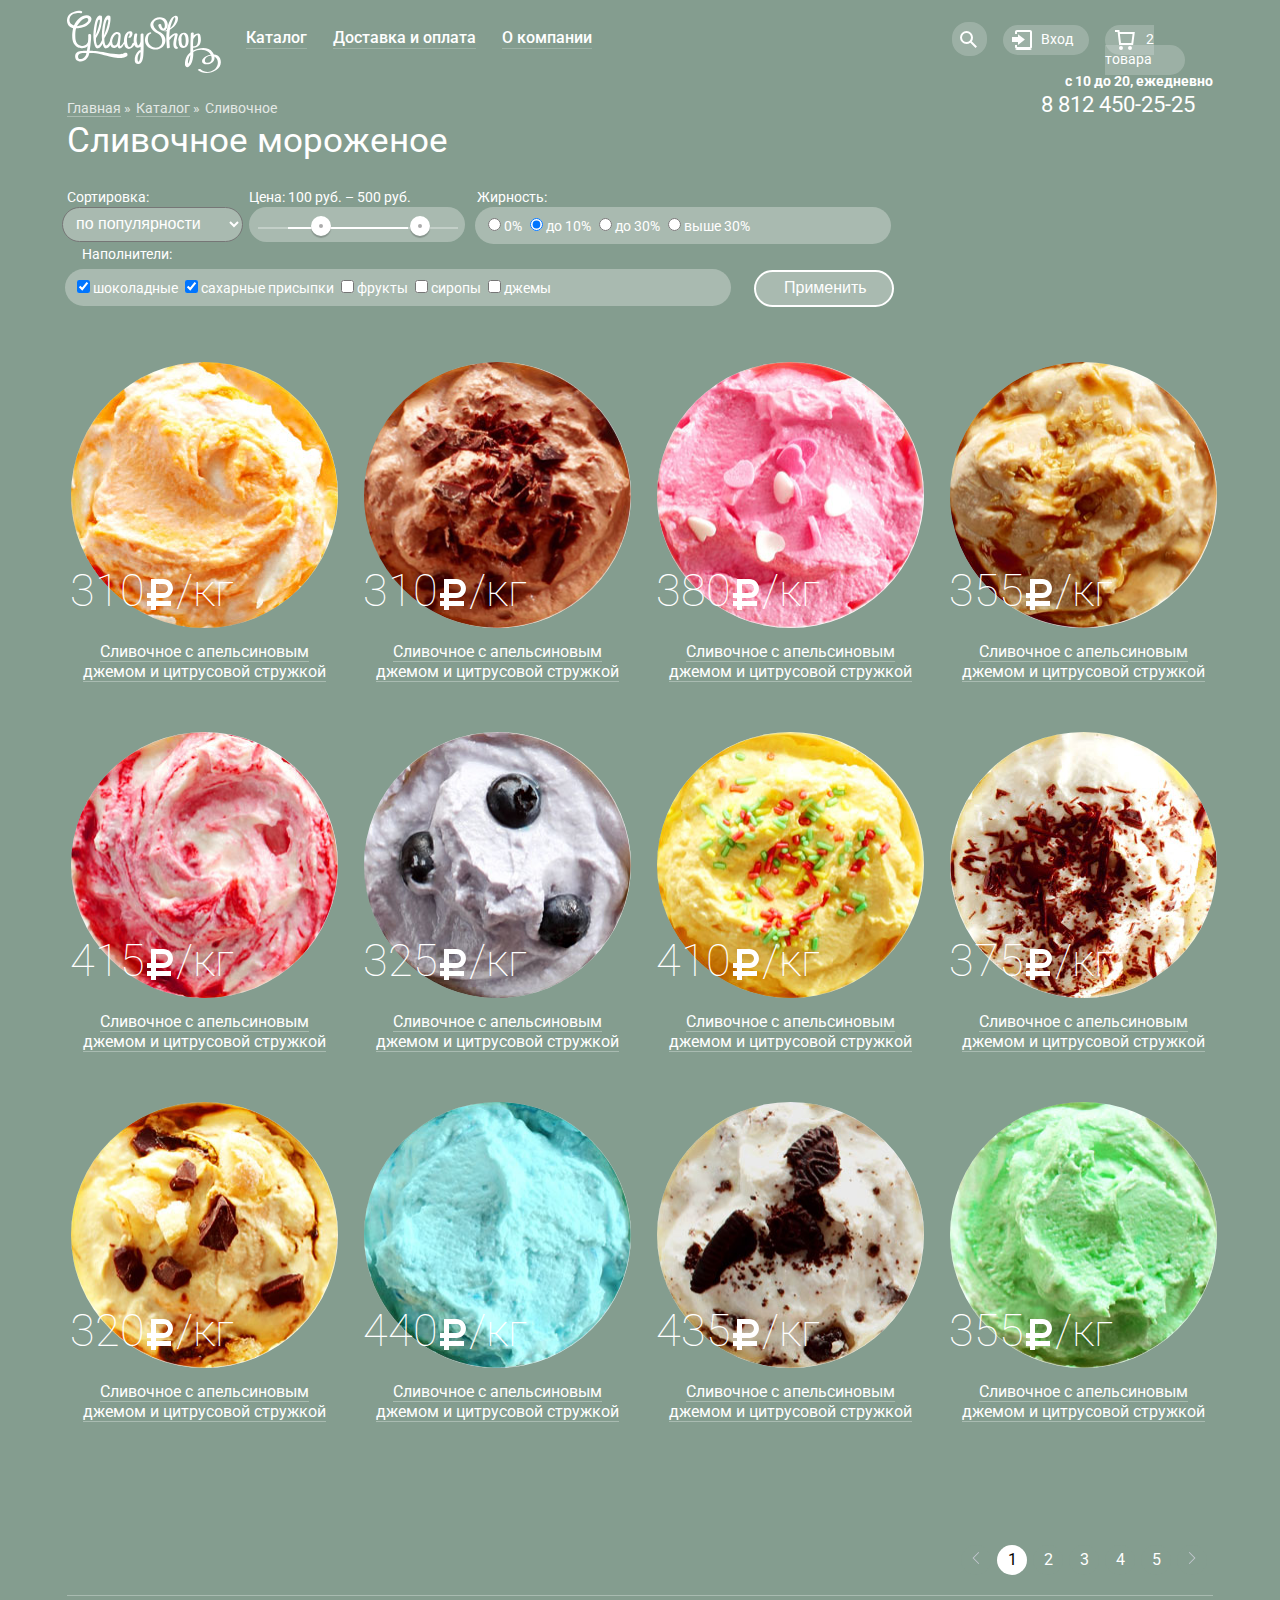
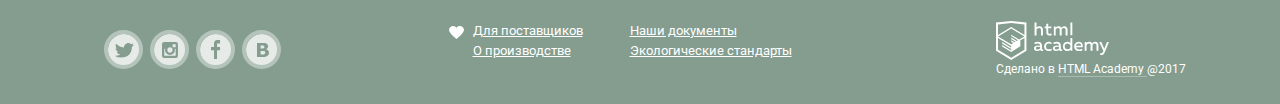
==== commit a88bd0d5: "исправила ошибки" ====
--- a/catalog.html
+++ b/catalog.html
@@ -71,10 +71,11 @@
       <a class="btn btn-basket btn-basket-active" href="#">2 товара</a>
       <div class="common-buttons-form common-buttons-form-backet">
         <div class="basket-item">
-          <button class="basket-item-delete"></button>
+          <svg xmlns="http://www.w3.org/2000/svg" width="11" height="11" viewBox="0 0 11 11" class="basket-item-delete">
+            <path fill="#231F20" d="M10.979.728l-.708-.707L5.5 4.792.729.021.021.728 4.793 5.5.021 10.271l.707.708L5.5 6.207l4.771 4.772.708-.708L6.207 5.5z"/>
+          </svg>
           <div class="basket-item-title">Пломбир с апельсиновым джемом
-            <img src="img/basket-item1.jpg" class="basket-item1" width="33" height="33"
-                 alt="Пломбир с апельсиновым джемом">
+            <img src="img/basket-item1.jpg" class="basket-item1" width="33" height="33" alt="Пломбир с апельсиновым джемом">
           </div>
           <div class="basket-item-count">1,5 кг x
             <span class="cost-per-kg">200 руб.</span>
@@ -82,7 +83,9 @@
           <div class="basket-item-worth">300 руб.</div>
         </div>
         <div class="basket-item basket-item-last">
-          <button class="basket-item-delete basket-item-delete-last"></button>
+          <svg xmlns="http://www.w3.org/2000/svg" width="11" height="11" viewBox="0 0 11 11" class="basket-item-delete basket-item-delete-last">
+            <path fill="#231F20" d="M10.979.728l-.708-.707L5.5 4.792.729.021.021.728 4.793 5.5.021 10.271l.707.708L5.5 6.207l4.771 4.772.708-.708L6.207 5.5z"/>
+          </svg>
           <div class="basket-item-title">Клубничный пломбир с присыпкой из белого шоколада
             <img src="img/basket-item2.jpg" class="basket-item2" width="33" height="33" alt="Клубничный пломбир с присыпкой из белого шоколада">
           </div>
@@ -130,11 +133,14 @@
         </div>
       </div>
       <div class="filter-title-price">Цена: 100 руб. – 500 руб.
-        <div class="filter-cost">
-          <div class="scale"></div>
-          <div class="bar"></div>
-          <div class="range-toggle"></div>
-          <div class="range-toggle"></div>
+        <div class="price">
+          <div class="range-controls">
+            <div class="scale">
+              <div class="bar"></div>
+            </div>
+            <div class="range-toggle range-toggle-min"></div>
+            <div class="range-toggle range-toggle-max"></div>
+          </div>
         </div>
       </div>
       <fieldset class="fat-content">
@@ -295,7 +301,7 @@
   <nav class="pagination">
     <ul class="pagination-pages">
       <li class="pagination_item">
-        <a class="pagination-btn"><img src="img/icon-right-small.svg" class="icon-right" width="8" height="14" alt="Назад"></a>
+        <a class="pagination-btn"><img src="img/icon-right-small.svg" class="icon-left" width="8" height="14" alt="Назад"></a>
       </li>
       <li class="pagination_item">
         <a class="pagination-btn paginator_btn--active" href="#">1</a>
@@ -313,7 +319,7 @@
         <a class="pagination-btn href="#">5</a>
       </li>
       <li class="pagination_item pagination_item--last">
-        <a class="pagination-btn href="#"><img src="img/icon-right-small.svg" class="icon-left" width="8" height="14" alt="Вперёд"></a>
+        <a class="pagination-btn href="#"><img src="img/icon-right-small.svg" class="icon-right" width="8" height="14" alt="Вперёд"></a>
       </li>
     </ul>
   </nav>
@@ -339,7 +345,7 @@
         <a class="logo-academy-img" href="https://htmlacademy.ru">HTML Academy</a>
       </div>
       <p class="made-academy">Сделано в
-        <a class="footer-href" href="https://htmlacademy.ru">HTML Academy</a>@2017
+        <a class="footer-href" href="https://htmlacademy.ru">HTML Academy </a> @2017
       </p>
     </section>
   </footer>
--- a/css/style.css
+++ b/css/style.css
@@ -31,10 +31,11 @@
 }
 
 .site-wrapper {
-  background-image: url("../img/slider-1.png");
+  background-image: url("../img/image-shadow1.jpg");
   background-repeat: no-repeat;
-  background-position: 353px 83px;
-  transition: background-image 0.5s ease, background-color 0.5s ease;
+  background-position: top center;
+  transition: 0.5s ease, background-color 0.5s ease;
+
 }
 
 .main-header {
@@ -63,7 +64,9 @@
   list-style: none;
   background-color: #f8f7f4;
   box-shadow: 0px 20px 20px 0px rgba(0, 0, 0, 0.6);
+  overflow: hidden;
   border-radius: 5px;
+  z-index: 1;
 }
 
 .main-menu > li:hover .sub-main-menu {
@@ -161,17 +164,17 @@
 /*фон в зависимости от нажатой кнопки*/
 #product-1:checked ~ .site-wrapper {
   background-color: #849d8f;
-  background-image: url("../img/slider-1.png");
+  *background-image: url("../img/image-shadow1.jpg");
 }
 
 #product-2:checked ~ .site-wrapper {
   background-color: #8996a6;
-  background-image: url("../img/slider-2.png");
+  background-image: url("../img/image-shadow2.jpg");
 }
 
 #product-3:checked ~ .site-wrapper {
   background-color: #9d8b84;
-  background-image: url("../img/slider-3.png");
+  background-image: url("../img/image-shadow3.jpg");
 }
 
 .slider-controls {
@@ -490,7 +493,7 @@
   text-decoration: none;
   color: #ffffff;
   font-size: 14px;
-  background: rgba(157, 177, 165, 0.5);;
+  background: rgba(255,255,255,.2);
   margin: 0px;
   padding: 6px;
   border-radius: 16px;
@@ -502,7 +505,7 @@
   padding-bottom: 12px;
   padding-left: 16px;
   font-size: 0px;
-  background: rgba(157, 177, 165, 0.5);
+  background: rgba(255,255,255,.2);
 }
 
 .btn-search:hover {
@@ -576,7 +579,7 @@
 
 .btn.btn-basket {
   color: #ffffff;
-  background: rgba(157, 177, 165, 0.5);
+  background: rgba(255,255,255,.2);
 }
 
 .btn.btn-basket::before {
@@ -755,7 +758,7 @@
   left: -6px;
   width: 277px;
   padding: 0;
-  border-radius: 4px;
+  border-radius: 5px;
   z-index: 45;
 }
 
@@ -775,7 +778,8 @@
 }
 
 .item:hover .item-hover {
-  background: rgba(255, 255, 255, 0.1);
+  background:  rgba(255,255,255,.2);
+  box-shadow: 0 20px 20px rgba(0,0,0,.4);
   z-index: 50;
   min-height: 353px;
 }
@@ -1037,7 +1041,8 @@
 }
 
 .field-newsletter {
-  width: 350px;
+  display: flex;
+  flex-grow: 1;
   margin-right: 10px;
   padding-top: 8px;
   padding-bottom: 8px;
@@ -1339,6 +1344,7 @@
   display: flex;
   flex-direction: row;
   justify-content: space-between;
+  border-top: 1px solid #a9bbb1;
 }
 
 .footer-social {
@@ -1481,6 +1487,7 @@
 }
 
 .common-buttons-form-backet {
+  display: none;
   top: 49px;
   right: 0;
   width: 509px;
@@ -1573,15 +1580,17 @@
 }
 
 .btn-total-right {
-  position: absolute;
-  top: 176px;
-  left: 350px;
+  display: block;
+  width: 150px;
+  margin-left: auto;
+  margin-top: 25px;
 }
 
 .total {
-  position: absolute;
-  top: 145px;
-  right: 12px;
+  display: flex;
+  flex-direction: row-reverse;
+  margin-top: 20px;
+  margin-right: 15px;
   font-size: 15px;
   font-weight: 700;
 }
@@ -1659,7 +1668,108 @@
   flex-direction: row;
   flex-wrap: wrap;
 }
-
+/*Сортировка*/
+.wrap-select-sort {
+  margin-right: 6px;
+  margin-left: -5px;
+}
+
+.sort {
+  padding: 6px 7px 8px 9px;
+  border-radius: 20px;
+  background: #a9bab0;
+  color: #ffffff;
+  font-size: 16px;
+}
+
+.sort:hover {
+  color:#000000;
+}
+
+/*Цена*/
+.price {
+  width: 200px;
+  padding: 20px 7px 13px 9px;
+  border-radius: 20px;
+  background: #a9bab0;
+}
+
+.range-controls .scale {
+  height: 2px;
+  background: rgba(255, 255, 255, 0.3);
+}
+
+.range-controls .bar {
+  width: 60%;
+  height: 2px;
+  background: #ffffff;
+  margin-left: 30px;
+}
+
+.range-toggle {
+  position: absolute;
+  top: 216px;
+  width: 4px;
+  height: 4px;
+  background: #ababab;
+  border: 8px solid #ffffff;
+  border-radius: 50%;
+  box-shadow: 0 2px 1px 0 rgba(0, 1, 1, 0.2);
+  cursor: pointer;
+}
+
+.range-toggle-min {
+  left: 311px;
+}
+
+.range-toggle-max {
+  left: 32%;
+}
+
+.fat-content {
+  border: none;
+  padding: 0;
+  margin-left: 10px;
+}
+
+.product-fillers {
+  border: none;
+}
+
+.container-buttons {
+  background: #a9bab0;
+  padding: 8px;
+  border-radius: 20px;
+}
+
+.container-buttons-fat {
+  width: 400px;
+}
+
+.container-buttons-fillers {
+  width: 650px;
+  margin-left: -15px;
+}
+
+.btn-filter {
+  position: relative;
+  top: -8px;
+  width: 140px;
+  margin: 34px 0 0 11px;
+  padding: 2px 26px 3px 28px;
+  background-color: #a9bab0;
+  color: #ffffff;
+  border: 2px solid #ffffff;
+  border-radius: 20px;
+  font-size: 16px;
+}
+
+.btn-filter:hover {
+  color: #353535;
+  background-color: #ffffff;
+
+}
+/*
 .filter-title {
   font-weight: 500;
   font-size: 14px;
@@ -1676,23 +1786,21 @@
   min-height: 17px;
   margin-left: -6px;
 }
-
-/*
-.sort{
-  width: 193px;
+select[name=sort] {
+  width: 330px;
   margin: 0;
   padding: 8px 22px 7px 11px;
   background-color: #a9bab0;
-  font-size: 16px;
-  font-weight: 700;
-  color: #ffffff;
   background-image: url(../img/catalog/select-arrow.svg);
   background-repeat: no-repeat;
   background-position: 170px center;
   border: 0;
-  min-height: 32px;  
-}
-*/
+  min-height: 32px;
+  font-size: 16px;
+  font-weight: 700;
+  color: #ffffff;
+}
+
 select[name=sort] {
   width: 330px;
   margin: 0;
@@ -1798,10 +1906,6 @@
   line-height: 16px;
 }
 
-.filter-title {
-  margin-left: 14px;
-}
-
 .container-buttons {
   height: 21px;
   padding: 10px 0px 6px 16px;
@@ -1820,7 +1924,7 @@
   width: 679px;
 }
 
-/*жирность*/
+/*жирность
 fieldset label {
   position: relative;
   margin-right: 15px;
@@ -1865,7 +1969,7 @@
   padding-left: 29px;
 }
 
-/*наполнители*/
+наполнители
 input[type=checkbox]:checked + label::before {
   content: "";
   position: absolute;
@@ -1913,40 +2017,14 @@
   padding: 0;
 }
 
-/*
-*/
 .fat {
   display: none;
 }
 
-/*
-.fat-zero-label{
-  padding-right: 5px;
-  padding-left: 30px;  
-}*/
-.btn-filter {
-  width: 140px;
-  min-height: 37px;
-  position: absolute;
-  left: 810px;
-  bottom: 103px;
-  margin: 37px 0 0 11px;
-  padding: 5px 26px 5px 28px;
-  background-color: #a9bab0;
-  color: #ffffff;
-  border: 2px solid #ffffff;
-  border-radius: 18px;
-  font-size: 16px;
-  line-height: 18px;
-  font-weight: 500;
-}
-
-.btn-filter:hover {
-  color: #353535;
-  background-color: #ffffff;
-
-}
-
+
+
+
+*/
 .items-ice {
   margin-top: 40px;
   display: flex;
@@ -1955,10 +2033,14 @@
 }
 
 .pagination {
-  width: 200px;
   height: 50px;
   margin-left: auto;
   margin-top: 80px;
+}
+
+.pagination_item {
+  margin-right: 6px;
+  cursor: pointer;
 }
 
 .pagination-pages {
@@ -1988,6 +2070,7 @@
   color: #000000;
   background-color: #ffffff;
   border-radius: 50%;
+  text-decoration: none;
 }
 
 .pagination-btn:hover {
@@ -1996,9 +2079,8 @@
   border-radius: 50%;
 }
 
-.icon-right {
-  position: relative;
-  right: 10px;
+.icon-left{
+  transform: rotate(180deg);
 }
 
 /*
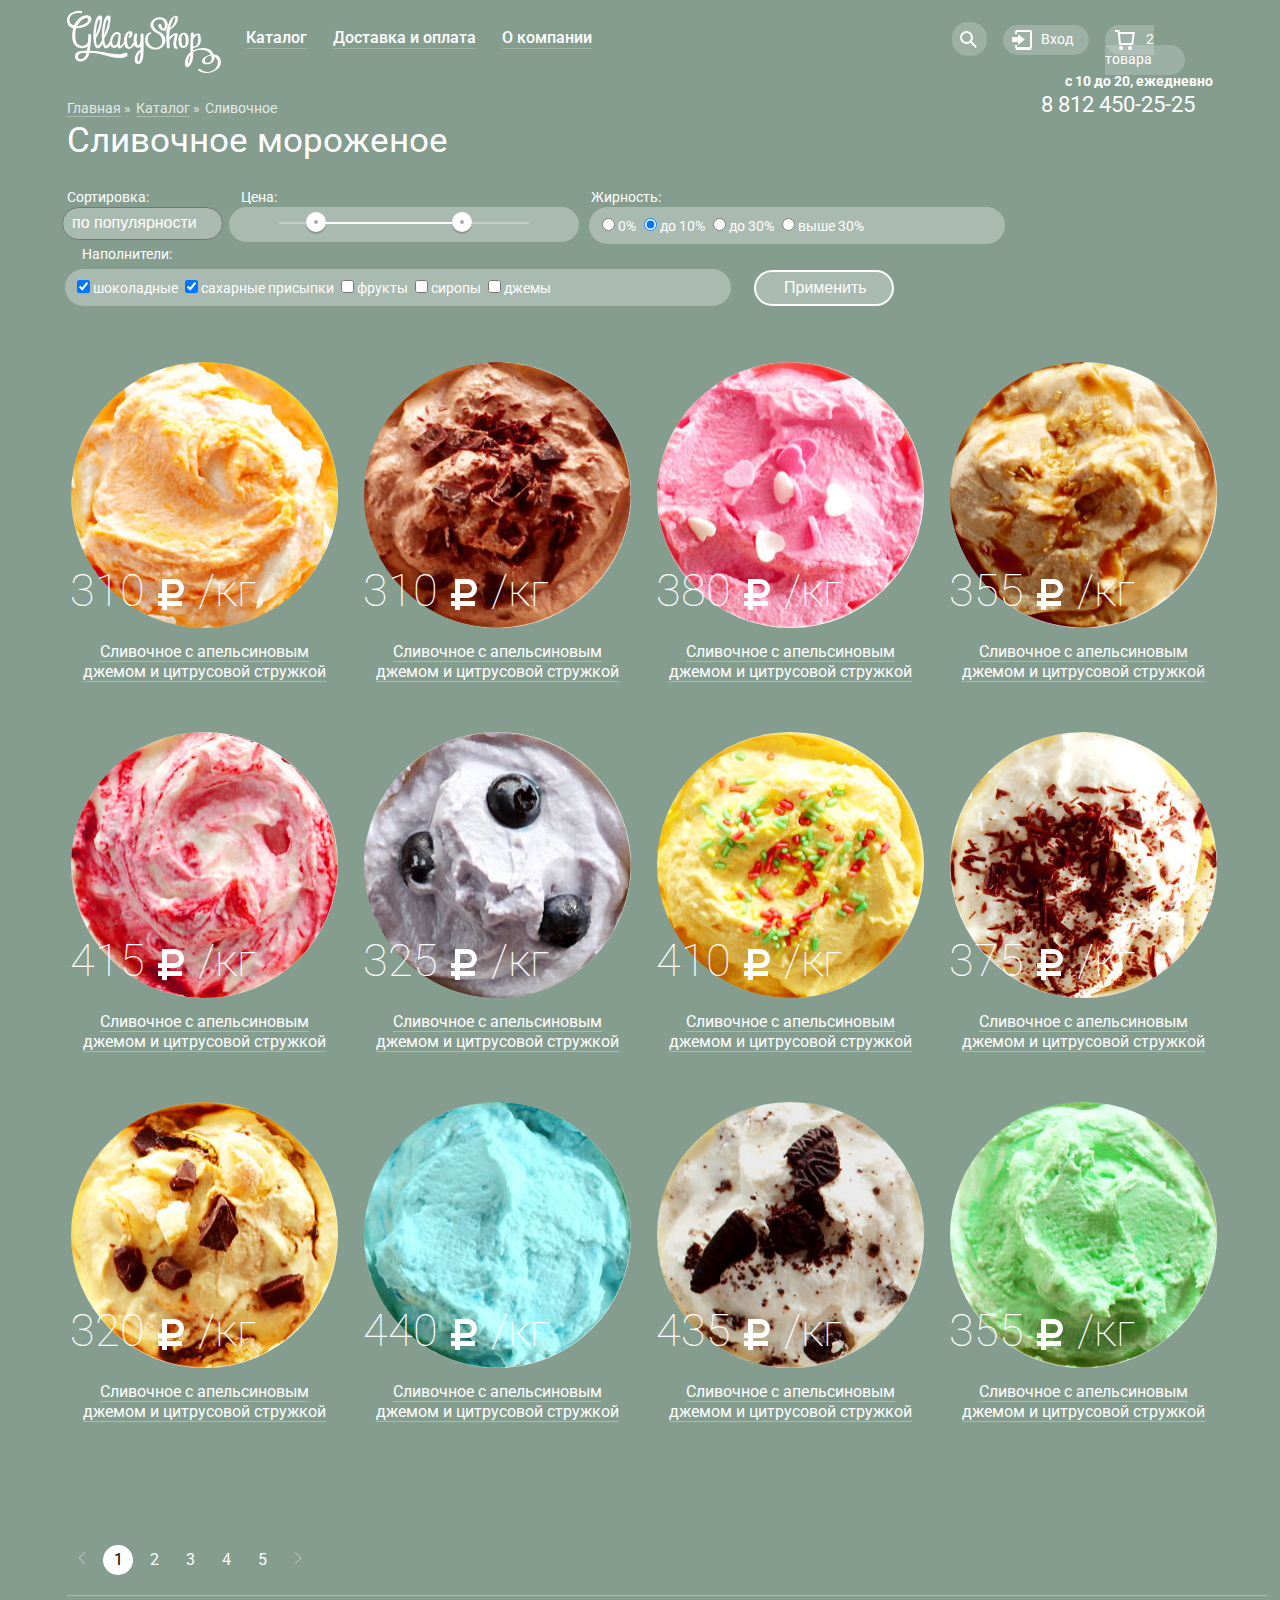
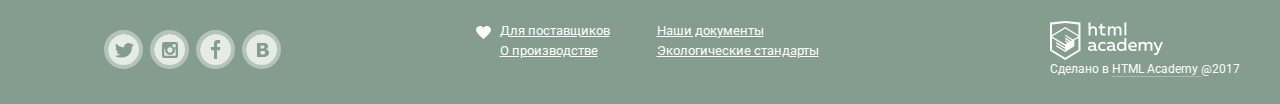
==== commit d9f7656b: "Фильтр цена" ====
--- a/catalog.html
+++ b/catalog.html
@@ -45,7 +45,8 @@
       <a class="btn btn-search" href="#">Поиск</a>
       <div class="buttons-common-form buttons-common-form-search">
         <div class="input-field buttons-common-input-field">
-          <input id="search" type="text" name="search" class="search-field"><label for="search" class="search">Что ищем?</label>
+          <input id="search" type="text" name="search" class="search-field"><label for="search" class="search">Что
+          ищем?</label>
         </div>
       </div>
     </div>
@@ -54,10 +55,12 @@
       <div class="buttons-common-form buttons-common-form-login">
         <form action="#" method="get">
           <div class="input-field-form buttons-common-input-field">
-            <input id="password" type="password" name="password" class="password-field"><label for="password" class="password">Пароль</label>
+            <input id="password" type="password" name="password" class="password-field"><label for="password"
+                                                                                               class="password">Пароль</label>
           </div>
           <div class="input-field-form buttons-common-input-field">
-            <input id="login" type="email" name="login" class="email-field"><label for="login" class="email">Электронная почта</label>
+            <input id="login" type="email" name="login" class="email-field"><label for="login" class="email">Электронная
+            почта</label>
           </div>
           <input class="btn btn-entrance" type="submit" value="войти">
           <div class="form-login-hrefs">
@@ -72,10 +75,12 @@
       <div class="common-buttons-form common-buttons-form-backet">
         <div class="basket-item">
           <svg xmlns="http://www.w3.org/2000/svg" width="11" height="11" viewBox="0 0 11 11" class="basket-item-delete">
-            <path fill="#231F20" d="M10.979.728l-.708-.707L5.5 4.792.729.021.021.728 4.793 5.5.021 10.271l.707.708L5.5 6.207l4.771 4.772.708-.708L6.207 5.5z"/>
+            <path fill="#231F20"
+                  d="M10.979.728l-.708-.707L5.5 4.792.729.021.021.728 4.793 5.5.021 10.271l.707.708L5.5 6.207l4.771 4.772.708-.708L6.207 5.5z"/>
           </svg>
           <div class="basket-item-title">Пломбир с апельсиновым джемом
-            <img src="img/basket-item1.jpg" class="basket-item1" width="33" height="33" alt="Пломбир с апельсиновым джемом">
+            <img src="img/basket-item1.jpg" class="basket-item1" width="33" height="33"
+                 alt="Пломбир с апельсиновым джемом">
           </div>
           <div class="basket-item-count">1,5 кг x
             <span class="cost-per-kg">200 руб.</span>
@@ -83,11 +88,14 @@
           <div class="basket-item-worth">300 руб.</div>
         </div>
         <div class="basket-item basket-item-last">
-          <svg xmlns="http://www.w3.org/2000/svg" width="11" height="11" viewBox="0 0 11 11" class="basket-item-delete basket-item-delete-last">
-            <path fill="#231F20" d="M10.979.728l-.708-.707L5.5 4.792.729.021.021.728 4.793 5.5.021 10.271l.707.708L5.5 6.207l4.771 4.772.708-.708L6.207 5.5z"/>
+          <svg xmlns="http://www.w3.org/2000/svg" width="11" height="11" viewBox="0 0 11 11"
+               class="basket-item-delete basket-item-delete-last">
+            <path fill="#231F20"
+                  d="M10.979.728l-.708-.707L5.5 4.792.729.021.021.728 4.793 5.5.021 10.271l.707.708L5.5 6.207l4.771 4.772.708-.708L6.207 5.5z"/>
           </svg>
           <div class="basket-item-title">Клубничный пломбир с присыпкой из белого шоколада
-            <img src="img/basket-item2.jpg" class="basket-item2" width="33" height="33" alt="Клубничный пломбир с присыпкой из белого шоколада">
+            <img src="img/basket-item2.jpg" class="basket-item2" width="33" height="33"
+                 alt="Клубничный пломбир с присыпкой из белого шоколада">
           </div>
           <div class="basket-item-count">1,5 кг x
             <span class="cost-per-kg">300 руб.</span>
@@ -121,42 +129,57 @@
   </nav>
   <h1 class="ice-cream">Сливочное мороженое</h1>
   <form class="filters" action="#" method="get">
-    <div class="filters-label">
-      <div class="filter-title">Сортировка:
-        <div class="wrap-select-sort">
-          <select name="sort" class="sort">
-            <option value="popular">по популярности</option>
-            <option value="up">сначала недорогие</option>
-            <option value="down">сначала дорогие</option>
-            <option value="fat">по жирности</option>
-          </select>
-        </div>
-      </div>
-      <div class="filter-title-price">Цена: 100 руб. – 500 руб.
-        <div class="price">
-          <div class="range-controls">
-            <div class="scale">
-              <div class="bar"></div>
-            </div>
-            <div class="range-toggle range-toggle-min"></div>
-            <div class="range-toggle range-toggle-max"></div>
-          </div>
-        </div>
-      </div>
+    <div class="filter-title">Сортировка:
+      <div class="wrap-select-sort">
+        <select name="sort" class="sort">
+          <option value="popular">по популярности</option>
+          <option value="up">сначала недорогие</option>
+          <option value="down">сначала дорогие</option>
+          <option value="fat">по жирности</option>
+        </select>
+      </div>
+    </div>
+    <fieldset class="filter-title-price">
+      <legend class="price">Цена:</legend>
+      <div class="price-controls">
+        <label class="min-price">
+          <input name="min-price" type="text" value="100руб.—">
+        </label>
+        <label class="max-price">
+          <input name="max-price" type="text" value="500руб.">
+        </label>
+      </div>
+      <div class="range-controls">
+        <div class="scale">
+          <div class="bar"></div>
+        </div>
+        <div class="range-toggle range-toggle-min"></div>
+        <div class="range-toggle range-toggle-max"></div>
+      </div>
+    </fieldset>
       <fieldset class="fat-content">
         <legend class="filter-title">Жирность:</legend>
         <div class="container-buttons container-buttons-fat">
-          <input id="fat-0" type="radio" name="fat" value="0" class="fat fat-zero"><label for="fat-0" class="checked-label">0%</label>
-          <input id="fat-<10" type="radio" name="fat" value="<10" checked class="fat fat-ten"><label for="fat-<10" class="checked-label">до 10%</label>
-          <input id="fat-<30" type="radio" name="fat" value="<30" class="fat fat-thirty"><label for="fat-<30"class="checked-label">до 30%</label>
-          <input id="fat->30" type="radio" name="fat" value=">30" class="fat more-thirty"><label for="fat->30" class="checked-label">выше 30%</label>
+          <input id="fat-0" type="radio" name="fat" value="0" class="fat fat-zero"><label for="fat-0"
+                                                                                          class="checked-label">0%</label>
+          <input id="fat-<10" type="radio" name="fat" value="<10" checked class="fat fat-ten"><label for="fat-<10"
+                                                                                                     class="checked-label">до
+          10%</label>
+          <input id="fat-<30" type="radio" name="fat" value="<30" class="fat fat-thirty"><label for="fat-<30"
+                                                                                                class="checked-label">до
+          30%</label>
+          <input id="fat->30" type="radio" name="fat" value=">30" class="fat more-thirty"><label for="fat->30"
+                                                                                                 class="checked-label">выше
+          30%</label>
         </div>
       </fieldset>
       <fieldset class="product-fillers">
         <legend class="filter-title">Наполнители:</legend>
         <div class="container-buttons container-buttons-fillers">
-          <input id="chocolate" type="checkbox" name="sugar" value="chocolate" checked><label for="chocolate">шоколадные</label>
-          <input id="sugar" type="checkbox" name="sugar" value="sugar" checked><label for="sugar">сахарные присыпки</label>
+          <input id="chocolate" type="checkbox" name="sugar" value="chocolate" checked><label
+          for="chocolate">шоколадные</label>
+          <input id="sugar" type="checkbox" name="sugar" value="sugar" checked><label for="sugar">сахарные
+          присыпки</label>
           <input id="fruit" type="checkbox" name="sugar" value="fruit"><label for="fruit">фрукты</label>
           <input id="syrop" type="checkbox" name="sugar" value="syrop"><label for="syrop">сиропы</label>
           <input id="jam" type="checkbox" name="sugar" value="jam"><label for="jam">джемы</label>
@@ -171,7 +194,13 @@
         <div class="item-hover-content">
           <img src="img/creamy-orange-jam1.jpg" class="item-hover-img" width="267" height="266"
                alt="Сливочное с апельсиновым джемом и цитрусовой стружкой">
-          <p class="item-price">310<svg xmlns="http://www.w3.org/2000/svg" width="31" height="36" viewBox="0 0 31 36" class="rouble"><path fill="#FFF" d="M11 21h7.451c5.247 0 9.5-4.253 9.5-9.5S23.698 2 18.451 2H6v14H2v5h4v3H2v5h4v4h5v-4h15v-5H11v-3zm0-14h7.451v-.03a4.53 4.53 0 0 1 0 9.06V16H11V7z"/></svg>/кг</p>
+          <p class="item-price">310
+            <svg xmlns="http://www.w3.org/2000/svg" width="31" height="36" viewBox="0 0 31 36" class="rouble">
+              <path fill="#FFF"
+                    d="M11 21h7.451c5.247 0 9.5-4.253 9.5-9.5S23.698 2 18.451 2H6v14H2v5h4v3H2v5h4v4h5v-4h15v-5H11v-3zm0-14h7.451v-.03a4.53 4.53 0 0 1 0 9.06V16H11V7z"/>
+            </svg>
+            /кг
+          </p>
           <a class="item-price-link" href="#">Сливочное с апельсиновым джемом и цитрусовой стружкой</a>
         </div>
       </div>
@@ -182,7 +211,13 @@
         <div class="item-hover-content">
           <img src="img/creamy-coffee-chocolate2.jpg" class="item-hover-img" width="267" height="266"
                alt="Сливочное с апельсиновым джемом и цитрусовой стружкой">
-          <p class="item-price">310<svg xmlns="http://www.w3.org/2000/svg" width="31" height="36" viewBox="0 0 31 36" class="rouble"><path fill="#FFF" d="M11 21h7.451c5.247 0 9.5-4.253 9.5-9.5S23.698 2 18.451 2H6v14H2v5h4v3H2v5h4v4h5v-4h15v-5H11v-3zm0-14h7.451v-.03a4.53 4.53 0 0 1 0 9.06V16H11V7z"/></svg>/кг</p>
+          <p class="item-price">310
+            <svg xmlns="http://www.w3.org/2000/svg" width="31" height="36" viewBox="0 0 31 36" class="rouble">
+              <path fill="#FFF"
+                    d="M11 21h7.451c5.247 0 9.5-4.253 9.5-9.5S23.698 2 18.451 2H6v14H2v5h4v3H2v5h4v4h5v-4h15v-5H11v-3zm0-14h7.451v-.03a4.53 4.53 0 0 1 0 9.06V16H11V7z"/>
+            </svg>
+            /кг
+          </p>
           <a class="item-price-link" href="#">Сливочное с апельсиновым джемом и цитрусовой стружкой</a>
         </div>
       </div>
@@ -193,7 +228,13 @@
         <div class="item-hover-content">
           <img src="img/creamy-strawberry-powder3.jpg" class="item-hover-img" width="267" height="266"
                alt="Сливочное с апельсиновым джемом и цитрусовой стружкой">
-          <p class="item-price">380<svg xmlns="http://www.w3.org/2000/svg" width="31" height="36" viewBox="0 0 31 36" class="rouble"><path fill="#FFF" d="M11 21h7.451c5.247 0 9.5-4.253 9.5-9.5S23.698 2 18.451 2H6v14H2v5h4v3H2v5h4v4h5v-4h15v-5H11v-3zm0-14h7.451v-.03a4.53 4.53 0 0 1 0 9.06V16H11V7z"/></svg>/кг</p>
+          <p class="item-price">380
+            <svg xmlns="http://www.w3.org/2000/svg" width="31" height="36" viewBox="0 0 31 36" class="rouble">
+              <path fill="#FFF"
+                    d="M11 21h7.451c5.247 0 9.5-4.253 9.5-9.5S23.698 2 18.451 2H6v14H2v5h4v3H2v5h4v4h5v-4h15v-5H11v-3zm0-14h7.451v-.03a4.53 4.53 0 0 1 0 9.06V16H11V7z"/>
+            </svg>
+            /кг
+          </p>
           <a class="item-price-link" href="#">Сливочное с апельсиновым джемом и цитрусовой стружкой</a>
         </div>
       </div>
@@ -204,7 +245,13 @@
         <div class="item-hover-content">
           <img src="img/cream-brule-caramel-gravy4.jpg" class="item-hover-img" width="267" height="266"
                alt="Сливочное с апельсиновым джемом и цитрусовой стружкой">
-          <p class="item-price">355<svg xmlns="http://www.w3.org/2000/svg" width="31" height="36" viewBox="0 0 31 36" class="rouble"><path fill="#FFF" d="M11 21h7.451c5.247 0 9.5-4.253 9.5-9.5S23.698 2 18.451 2H6v14H2v5h4v3H2v5h4v4h5v-4h15v-5H11v-3zm0-14h7.451v-.03a4.53 4.53 0 0 1 0 9.06V16H11V7z"/></svg>/кг</p>
+          <p class="item-price">355
+            <svg xmlns="http://www.w3.org/2000/svg" width="31" height="36" viewBox="0 0 31 36" class="rouble">
+              <path fill="#FFF"
+                    d="M11 21h7.451c5.247 0 9.5-4.253 9.5-9.5S23.698 2 18.451 2H6v14H2v5h4v3H2v5h4v4h5v-4h15v-5H11v-3zm0-14h7.451v-.03a4.53 4.53 0 0 1 0 9.06V16H11V7z"/>
+            </svg>
+            /кг
+          </p>
           <a class="item-price-link" href="#">Сливочное с апельсиновым джемом и цитрусовой стружкой</a>
         </div>
       </div>
@@ -215,7 +262,13 @@
         <div class="item-hover-content">
           <img src="img/creamy-cranberry-jam5.jpg" class="item-hover-img" width="267" height="266"
                alt="Сливочное с апельсиновым джемом и цитрусовой стружкой">
-          <p class="item-price">415<svg xmlns="http://www.w3.org/2000/svg" width="31" height="36" viewBox="0 0 31 36" class="rouble"><path fill="#FFF" d="M11 21h7.451c5.247 0 9.5-4.253 9.5-9.5S23.698 2 18.451 2H6v14H2v5h4v3H2v5h4v4h5v-4h15v-5H11v-3zm0-14h7.451v-.03a4.53 4.53 0 0 1 0 9.06V16H11V7z"/></svg>/кг</p>
+          <p class="item-price">415
+            <svg xmlns="http://www.w3.org/2000/svg" width="31" height="36" viewBox="0 0 31 36" class="rouble">
+              <path fill="#FFF"
+                    d="M11 21h7.451c5.247 0 9.5-4.253 9.5-9.5S23.698 2 18.451 2H6v14H2v5h4v3H2v5h4v4h5v-4h15v-5H11v-3zm0-14h7.451v-.03a4.53 4.53 0 0 1 0 9.06V16H11V7z"/>
+            </svg>
+            /кг
+          </p>
           <a class="item-price-link" href="#">Сливочное с апельсиновым джемом и цитрусовой стружкой</a>
         </div>
       </div>
@@ -226,7 +279,13 @@
         <div class="item-hover-content">
           <img src="img/creamy-blueberry6.jpg" class="item-hover-img" width="267" height="266"
                alt="Сливочное с апельсиновым джемом и цитрусовой стружкой">
-          <p class="item-price">325<svg xmlns="http://www.w3.org/2000/svg" width="31" height="36" viewBox="0 0 31 36" class="rouble"><path fill="#FFF" d="M11 21h7.451c5.247 0 9.5-4.253 9.5-9.5S23.698 2 18.451 2H6v14H2v5h4v3H2v5h4v4h5v-4h15v-5H11v-3zm0-14h7.451v-.03a4.53 4.53 0 0 1 0 9.06V16H11V7z"/></svg>/кг</p>
+          <p class="item-price">325
+            <svg xmlns="http://www.w3.org/2000/svg" width="31" height="36" viewBox="0 0 31 36" class="rouble">
+              <path fill="#FFF"
+                    d="M11 21h7.451c5.247 0 9.5-4.253 9.5-9.5S23.698 2 18.451 2H6v14H2v5h4v3H2v5h4v4h5v-4h15v-5H11v-3zm0-14h7.451v-.03a4.53 4.53 0 0 1 0 9.06V16H11V7z"/>
+            </svg>
+            /кг
+          </p>
           <a class="item-price-link" href="#">Сливочное с апельсиновым джемом и цитрусовой стружкой</a>
         </div>
       </div>
@@ -237,7 +296,13 @@
         <div class="item-hover-content">
           <img src="img/creamy-lemon-powder7.jpg" class="item-hover-img" width="267" height="266"
                alt="Сливочное с апельсиновым джемом и цитрусовой стружкой">
-          <p class="item-price">410<svg xmlns="http://www.w3.org/2000/svg" width="31" height="36" viewBox="0 0 31 36" class="rouble"><path fill="#FFF" d="M11 21h7.451c5.247 0 9.5-4.253 9.5-9.5S23.698 2 18.451 2H6v14H2v5h4v3H2v5h4v4h5v-4h15v-5H11v-3zm0-14h7.451v-.03a4.53 4.53 0 0 1 0 9.06V16H11V7z"/></svg>/кг</p>
+          <p class="item-price">410
+            <svg xmlns="http://www.w3.org/2000/svg" width="31" height="36" viewBox="0 0 31 36" class="rouble">
+              <path fill="#FFF"
+                    d="M11 21h7.451c5.247 0 9.5-4.253 9.5-9.5S23.698 2 18.451 2H6v14H2v5h4v3H2v5h4v4h5v-4h15v-5H11v-3zm0-14h7.451v-.03a4.53 4.53 0 0 1 0 9.06V16H11V7z"/>
+            </svg>
+            /кг
+          </p>
           <a class="item-price-link" href="#">Сливочное с апельсиновым джемом и цитрусовой стружкой</a>
         </div>
       </div>
@@ -248,7 +313,13 @@
         <div class="item-hover-content">
           <img src="img/creamy-chocolate-chips8.jpg" class="item-hover-img" width="267" height="266"
                alt="Сливочное с апельсиновым джемом и цитрусовой стружкой">
-          <p class="item-price">375<svg xmlns="http://www.w3.org/2000/svg" width="31" height="36" viewBox="0 0 31 36" class="rouble"><path fill="#FFF" d="M11 21h7.451c5.247 0 9.5-4.253 9.5-9.5S23.698 2 18.451 2H6v14H2v5h4v3H2v5h4v4h5v-4h15v-5H11v-3zm0-14h7.451v-.03a4.53 4.53 0 0 1 0 9.06V16H11V7z"/></svg>/кг</p>
+          <p class="item-price">375
+            <svg xmlns="http://www.w3.org/2000/svg" width="31" height="36" viewBox="0 0 31 36" class="rouble">
+              <path fill="#FFF"
+                    d="M11 21h7.451c5.247 0 9.5-4.253 9.5-9.5S23.698 2 18.451 2H6v14H2v5h4v3H2v5h4v4h5v-4h15v-5H11v-3zm0-14h7.451v-.03a4.53 4.53 0 0 1 0 9.06V16H11V7z"/>
+            </svg>
+            /кг
+          </p>
           <a class="item-price-link" href="#">Сливочное с апельсиновым джемом и цитрусовой стружкой</a>
         </div>
       </div>
@@ -259,7 +330,13 @@
         <div class="item-hover-content">
           <img src="img/creamy-chunks-chocolate9.jpg" class="item-hover-img" width="267" height="266"
                alt="Сливочное с апельсиновым джемом и цитрусовой стружкой">
-          <p class="item-price">320<svg xmlns="http://www.w3.org/2000/svg" width="31" height="36" viewBox="0 0 31 36" class="rouble"><path fill="#FFF" d="M11 21h7.451c5.247 0 9.5-4.253 9.5-9.5S23.698 2 18.451 2H6v14H2v5h4v3H2v5h4v4h5v-4h15v-5H11v-3zm0-14h7.451v-.03a4.53 4.53 0 0 1 0 9.06V16H11V7z"/></svg>/кг</p>
+          <p class="item-price">320
+            <svg xmlns="http://www.w3.org/2000/svg" width="31" height="36" viewBox="0 0 31 36" class="rouble">
+              <path fill="#FFF"
+                    d="M11 21h7.451c5.247 0 9.5-4.253 9.5-9.5S23.698 2 18.451 2H6v14H2v5h4v3H2v5h4v4h5v-4h15v-5H11v-3zm0-14h7.451v-.03a4.53 4.53 0 0 1 0 9.06V16H11V7z"/>
+            </svg>
+            /кг
+          </p>
           <a class="item-price-link" href="#">Сливочное с апельсиновым джемом и цитрусовой стружкой</a>
         </div>
       </div>
@@ -270,7 +347,13 @@
         <div class="item-hover-content">
           <img src="img/creamy-menthol-syrup10.jpg" class="item-hover-img" width="267" height="266"
                alt="Сливочное с апельсиновым джемом и цитрусовой стружкой">
-          <p class="item-price">440<svg xmlns="http://www.w3.org/2000/svg" width="31" height="36" viewBox="0 0 31 36" class="rouble"><path fill="#FFF" d="M11 21h7.451c5.247 0 9.5-4.253 9.5-9.5S23.698 2 18.451 2H6v14H2v5h4v3H2v5h4v4h5v-4h15v-5H11v-3zm0-14h7.451v-.03a4.53 4.53 0 0 1 0 9.06V16H11V7z"/></svg>/кг</p>
+          <p class="item-price">440
+            <svg xmlns="http://www.w3.org/2000/svg" width="31" height="36" viewBox="0 0 31 36" class="rouble">
+              <path fill="#FFF"
+                    d="M11 21h7.451c5.247 0 9.5-4.253 9.5-9.5S23.698 2 18.451 2H6v14H2v5h4v3H2v5h4v4h5v-4h15v-5H11v-3zm0-14h7.451v-.03a4.53 4.53 0 0 1 0 9.06V16H11V7z"/>
+            </svg>
+            /кг
+          </p>
           <a class="item-price-link" href="#">Сливочное с апельсиновым джемом и цитрусовой стружкой</a>
         </div>
       </div>
@@ -281,7 +364,13 @@
         <div class="item-hover-content">
           <img src="img/creamy-pieces-dark-chocolate11.jpg" class="item-hover-img" width="267" height="266"
                alt="Сливочное с апельсиновым джемом и цитрусовой стружкой">
-          <p class="item-price">435<svg xmlns="http://www.w3.org/2000/svg" width="31" height="36" viewBox="0 0 31 36" class="rouble"><path fill="#FFF" d="M11 21h7.451c5.247 0 9.5-4.253 9.5-9.5S23.698 2 18.451 2H6v14H2v5h4v3H2v5h4v4h5v-4h15v-5H11v-3zm0-14h7.451v-.03a4.53 4.53 0 0 1 0 9.06V16H11V7z"/></svg>/кг</p>
+          <p class="item-price">435
+            <svg xmlns="http://www.w3.org/2000/svg" width="31" height="36" viewBox="0 0 31 36" class="rouble">
+              <path fill="#FFF"
+                    d="M11 21h7.451c5.247 0 9.5-4.253 9.5-9.5S23.698 2 18.451 2H6v14H2v5h4v3H2v5h4v4h5v-4h15v-5H11v-3zm0-14h7.451v-.03a4.53 4.53 0 0 1 0 9.06V16H11V7z"/>
+            </svg>
+            /кг
+          </p>
           <a class="item-price-link" href="#">Сливочное с апельсиновым джемом и цитрусовой стружкой</a>
         </div>
       </div>
@@ -292,7 +381,13 @@
         <div class="item-hover-content">
           <img src="img/creamy-mint-syrup12.jpg" class="item-hover-img" width="267" height="266"
                alt="Сливочное с апельсиновым джемом и цитрусовой стружкой">
-          <p class="item-price">355<svg xmlns="http://www.w3.org/2000/svg" width="31" height="36" viewBox="0 0 31 36" class="rouble"><path fill="#FFF" d="M11 21h7.451c5.247 0 9.5-4.253 9.5-9.5S23.698 2 18.451 2H6v14H2v5h4v3H2v5h4v4h5v-4h15v-5H11v-3zm0-14h7.451v-.03a4.53 4.53 0 0 1 0 9.06V16H11V7z"/></svg>/кг</p>
+          <p class="item-price">355
+            <svg xmlns="http://www.w3.org/2000/svg" width="31" height="36" viewBox="0 0 31 36" class="rouble">
+              <path fill="#FFF"
+                    d="M11 21h7.451c5.247 0 9.5-4.253 9.5-9.5S23.698 2 18.451 2H6v14H2v5h4v3H2v5h4v4h5v-4h15v-5H11v-3zm0-14h7.451v-.03a4.53 4.53 0 0 1 0 9.06V16H11V7z"/>
+            </svg>
+            /кг
+          </p>
           <a class="item-price-link" href="#">Сливочное с апельсиновым джемом и цитрусовой стружкой</a>
         </div>
       </div>
@@ -301,25 +396,27 @@
   <nav class="pagination">
     <ul class="pagination-pages">
       <li class="pagination_item">
-        <a class="pagination-btn"><img src="img/icon-right-small.svg" class="icon-left" width="8" height="14" alt="Назад"></a>
+        <a class="pagination-btn"><img src="img/icon-right-small.svg" class="icon-left" width="8" height="14"
+                                       alt="Назад"></a>
       </li>
       <li class="pagination_item">
         <a class="pagination-btn paginator_btn--active" href="#">1</a>
       </li>
       <li class="pagination_item">
-        <a class="pagination-btn href="#">2</a>
-      </li>
-      <li class="pagination_item">
-        <a class="pagination-btn href="#">3</a>
-      </li>
-      <li class="pagination_item">
-        <a class="pagination-btn href="#">4</a>
-      </li>
-      <li class="pagination_item">
-        <a class="pagination-btn href="#">5</a>
+        <a class="pagination-btn href=" #">2</a>
+      </li>
+      <li class="pagination_item">
+        <a class="pagination-btn href=" #">3</a>
+      </li>
+      <li class="pagination_item">
+        <a class="pagination-btn href=" #">4</a>
+      </li>
+      <li class="pagination_item">
+        <a class="pagination-btn href=" #">5</a>
       </li>
       <li class="pagination_item pagination_item--last">
-        <a class="pagination-btn href="#"><img src="img/icon-right-small.svg" class="icon-right" width="8" height="14" alt="Вперёд"></a>
+        <a class="pagination-btn href=" #"><img src="img/icon-right-small.svg" class="icon-right" width="8" height="14"
+                                                alt="Вперёд"></a>
       </li>
     </ul>
   </nav>
--- a/css/style.css
+++ b/css/style.css
@@ -493,7 +493,7 @@
   text-decoration: none;
   color: #ffffff;
   font-size: 14px;
-  background: rgba(255,255,255,.2);
+  background: rgba(255, 255, 255, .2);
   margin: 0px;
   padding: 6px;
   border-radius: 16px;
@@ -505,7 +505,7 @@
   padding-bottom: 12px;
   padding-left: 16px;
   font-size: 0px;
-  background: rgba(255,255,255,.2);
+  background: rgba(255, 255, 255, .2);
 }
 
 .btn-search:hover {
@@ -579,7 +579,7 @@
 
 .btn.btn-basket {
   color: #ffffff;
-  background: rgba(255,255,255,.2);
+  background: rgba(255, 255, 255, .2);
 }
 
 .btn.btn-basket::before {
@@ -778,8 +778,8 @@
 }
 
 .item:hover .item-hover {
-  background:  rgba(255,255,255,.2);
-  box-shadow: 0 20px 20px rgba(0,0,0,.4);
+  background: rgba(255, 255, 255, .2);
+  box-shadow: 0 20px 20px rgba(0, 0, 0, .4);
   z-index: 50;
   min-height: 353px;
 }
@@ -1658,16 +1658,11 @@
 
 .filters {
   display: flex;
-  flex-direction: column;
-}
-
-.filters-label {
+  flex-direction: row;
   width: 1146px;
-  height: 132px;
-  display: flex;
-  flex-direction: row;
   flex-wrap: wrap;
 }
+
 /*Сортировка*/
 .wrap-select-sort {
   margin-right: 6px;
@@ -1675,6 +1670,9 @@
 }
 
 .sort {
+  -webkit-appearance: none;
+  -moz-appearance: none;
+  appearance: none;
   padding: 6px 7px 8px 9px;
   border-radius: 20px;
   background: #a9bab0;
@@ -1683,18 +1681,54 @@
 }
 
 .sort:hover {
-  color:#000000;
-}
-
-/*Цена*/
+  color: #000000;
+}
+
+.filter-title-price {
+  padding: 0;
+  margin: 0;
+  border: 0;
+}
+
 .price {
-  width: 200px;
-  padding: 20px 7px 13px 9px;
-  border-radius: 20px;
-  background: #a9bab0;
+  font-size: 14px;
+  font-weight: 400;
+  margin-left: 10px;
+}
+
+.price-controls {
+  display: none;
+}
+
+.price-controls label {
+  position: relative;
+  left: 50px;
+  top: -17px;
+  margin-right: 5px;
+  margin-left: 5px;
+}
+
+.price-controls input {
+  border: none;
+  width: 50px;
+  background: inherit;
+  color: #ffffff;
+  padding: 0;
+}
+
+.range-controls {
+  position: relative;
+  height: 35px;
+  width: 350px;
+  background-color: #a9bab0;
+  border-radius: 50px;
 }
 
 .range-controls .scale {
+  position: relative;
+  width: 250px;
+  margin: 0 auto;
+  top: 15px;
   height: 2px;
   background: rgba(255, 255, 255, 0.3);
 }
@@ -1706,9 +1740,17 @@
   margin-left: 30px;
 }
 
+.range-toggle-min {
+  left: 223px;
+}
+
+.range-toggle-max {
+  left: 77px;
+}
+
 .range-toggle {
   position: absolute;
-  top: 216px;
+  top: 5px;
   width: 4px;
   height: 4px;
   background: #ababab;
@@ -1718,14 +1760,47 @@
   cursor: pointer;
 }
 
+/*Цена
+.price {
+  position: relative;
+  width: 200px;
+  padding: 20px 7px 13px 9px;
+  border-radius: 20px;
+  background: #a9bab0;
+}
+
+.range-controls .scale {
+  height: 2px;
+  background: rgba(255, 255, 255, 0.3);
+}
+
+.range-controls .bar {
+  width: 60%;
+  height: 2px;
+  background: #ffffff;
+  margin-left: 30px;
+}
+
+.range-toggle {
+  position: absolute;
+  top: 11px;
+  width: 4px;
+  height: 4px;
+  background: #ababab;
+  border: 8px solid #ffffff;
+  border-radius: 50%;
+  box-shadow: 0 2px 1px 0 rgba(0, 1, 1, 0.2);
+  cursor: pointer;
+}
+
 .range-toggle-min {
-  left: 311px;
+  left: 154px;
 }
 
 .range-toggle-max {
-  left: 32%;
-}
-
+  left: 12%;
+}
+*/
 .fat-content {
   border: none;
   padding: 0;
@@ -1752,16 +1827,15 @@
 }
 
 .btn-filter {
-  position: relative;
-  top: -8px;
   width: 140px;
-  margin: 34px 0 0 11px;
+  margin: 26px 0 0 11px;
   padding: 2px 26px 3px 28px;
   background-color: #a9bab0;
   color: #ffffff;
   border: 2px solid #ffffff;
   border-radius: 20px;
   font-size: 16px;
+  height: 36px;
 }
 
 .btn-filter:hover {
@@ -1769,6 +1843,7 @@
   background-color: #ffffff;
 
 }
+
 /*
 .filter-title {
   font-weight: 500;
@@ -2079,7 +2154,7 @@
   border-radius: 50%;
 }
 
-.icon-left{
+.icon-left {
   transform: rotate(180deg);
 }
 
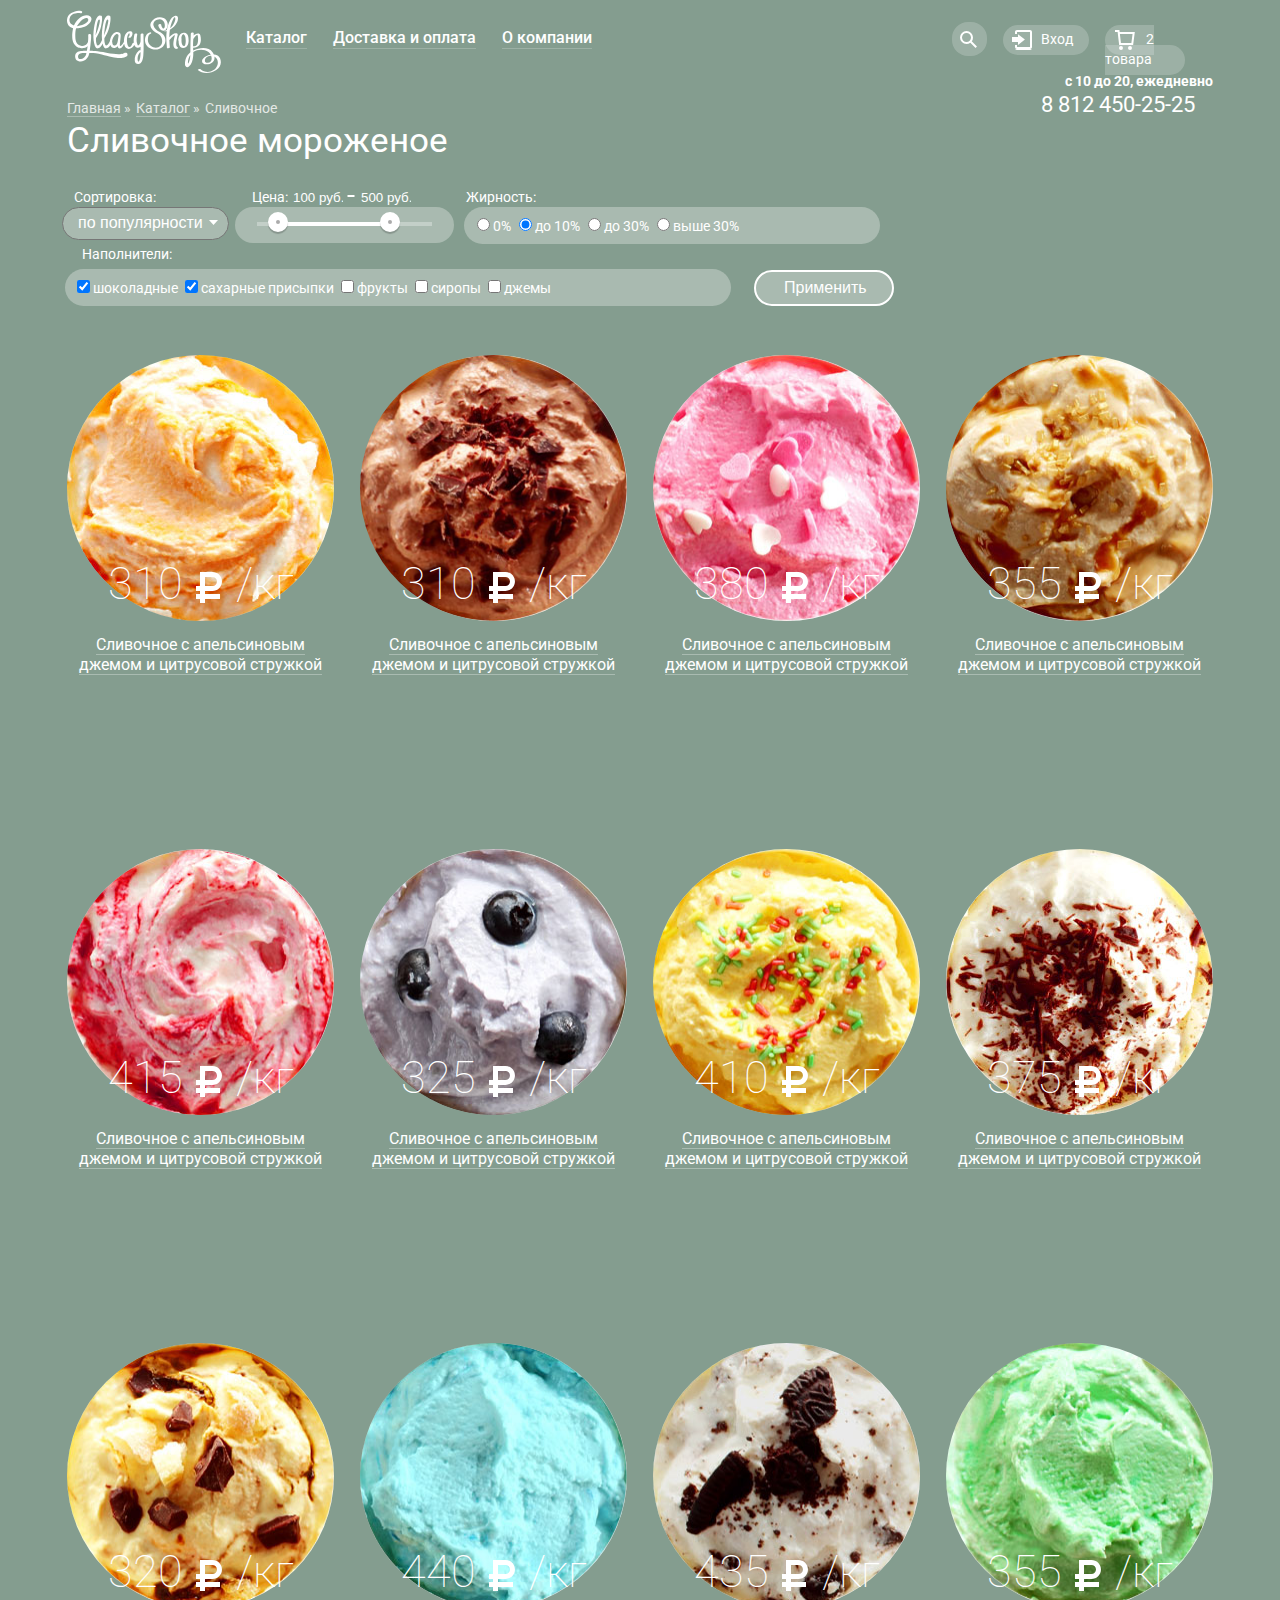
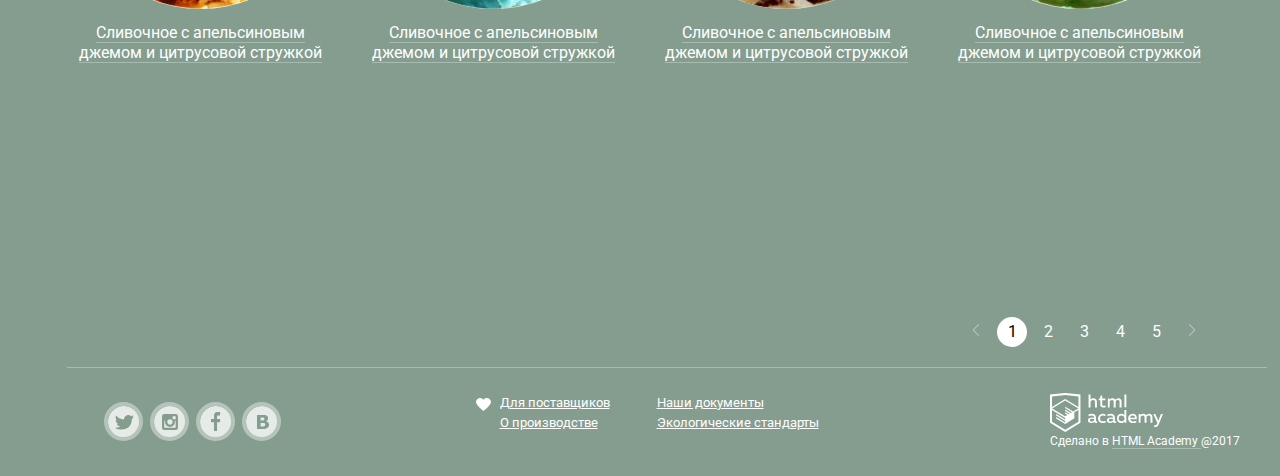
==== commit 276f0afb: "Сортировка" ====
--- a/catalog.html
+++ b/catalog.html
@@ -129,7 +129,8 @@
   </nav>
   <h1 class="ice-cream">Сливочное мороженое</h1>
   <form class="filters" action="#" method="get">
-    <div class="filter-title">Сортировка:
+    <fieldset class="filter-title-price">
+      <legend class="sorting">Сортировка:</legend>
       <div class="wrap-select-sort">
         <select name="sort" class="sort">
           <option value="popular">по популярности</option>
@@ -137,18 +138,22 @@
           <option value="down">сначала дорогие</option>
           <option value="fat">по жирности</option>
         </select>
-      </div>
-    </div>
+        <svg class="select-icon-down" xmlns="http://www.w3.org/2000/svg" width="9" height="5" viewBox="0 0 9 5">
+          <path fill="#FFF" d="M4.5 5L0 0h9z"/>
+        </svg>
+      </div>
+    </fieldset>
     <fieldset class="filter-title-price">
-      <legend class="price">Цена:</legend>
-      <div class="price-controls">
-        <label class="min-price">
-          <input name="min-price" type="text" value="100руб.—">
-        </label>
-        <label class="max-price">
-          <input name="max-price" type="text" value="500руб.">
-        </label>
-      </div>
+      <legend class="price">Цена:
+        <div class="price-controls">
+          <label class="min-price">
+            <input class="input-min-price" type="text" name="min-price" value="100 руб.">
+          </label>
+          <label class="max-price">
+            <input class="input-max-price" type="text" name="max-price" value="500 руб.">
+          </label>
+        </div>
+      </legend>
       <div class="range-controls">
         <div class="scale">
           <div class="bar"></div>
@@ -157,239 +162,217 @@
         <div class="range-toggle range-toggle-max"></div>
       </div>
     </fieldset>
-      <fieldset class="fat-content">
-        <legend class="filter-title">Жирность:</legend>
-        <div class="container-buttons container-buttons-fat">
-          <input id="fat-0" type="radio" name="fat" value="0" class="fat fat-zero"><label for="fat-0"
-                                                                                          class="checked-label">0%</label>
-          <input id="fat-<10" type="radio" name="fat" value="<10" checked class="fat fat-ten"><label for="fat-<10"
-                                                                                                     class="checked-label">до
-          10%</label>
-          <input id="fat-<30" type="radio" name="fat" value="<30" class="fat fat-thirty"><label for="fat-<30"
-                                                                                                class="checked-label">до
-          30%</label>
-          <input id="fat->30" type="radio" name="fat" value=">30" class="fat more-thirty"><label for="fat->30"
-                                                                                                 class="checked-label">выше
-          30%</label>
-        </div>
-      </fieldset>
-      <fieldset class="product-fillers">
-        <legend class="filter-title">Наполнители:</legend>
-        <div class="container-buttons container-buttons-fillers">
-          <input id="chocolate" type="checkbox" name="sugar" value="chocolate" checked><label
-          for="chocolate">шоколадные</label>
-          <input id="sugar" type="checkbox" name="sugar" value="sugar" checked><label for="sugar">сахарные
-          присыпки</label>
-          <input id="fruit" type="checkbox" name="sugar" value="fruit"><label for="fruit">фрукты</label>
-          <input id="syrop" type="checkbox" name="sugar" value="syrop"><label for="syrop">сиропы</label>
-          <input id="jam" type="checkbox" name="sugar" value="jam"><label for="jam">джемы</label>
-        </div>
-      </fieldset>
-      <input class="btn-filter" type="submit" value="Применить">
+    <fieldset class="fat-content">
+      <legend class="filter-title">Жирность:</legend>
+      <div class="container-buttons container-buttons-fat">
+        <input id="fat-0" type="radio" name="fat" value="0" class="fat fat-zero"><label for="fat-0"
+                                                                                        class="checked-label">0%</label>
+        <input id="fat-<10" type="radio" name="fat" value="<10" checked class="fat fat-ten"><label for="fat-<10"
+                                                                                                   class="checked-label">до
+        10%</label>
+        <input id="fat-<30" type="radio" name="fat" value="<30" class="fat fat-thirty"><label for="fat-<30"
+                                                                                              class="checked-label">до
+        30%</label>
+        <input id="fat->30" type="radio" name="fat" value=">30" class="fat more-thirty"><label for="fat->30"
+                                                                                               class="checked-label">выше
+        30%</label>
+      </div>
+    </fieldset>
+    <fieldset class="product-fillers">
+      <legend class="filter-title">Наполнители:</legend>
+      <div class="container-buttons container-buttons-fillers">
+        <input id="chocolate" type="checkbox" name="sugar" value="chocolate" checked><label
+        for="chocolate">шоколадные</label>
+        <input id="sugar" type="checkbox" name="sugar" value="sugar" checked><label for="sugar">сахарные
+        присыпки</label>
+        <input id="fruit" type="checkbox" name="sugar" value="fruit"><label for="fruit">фрукты</label>
+        <input id="syrop" type="checkbox" name="sugar" value="syrop"><label for="syrop">сиропы</label>
+        <input id="jam" type="checkbox" name="sugar" value="jam"><label for="jam">джемы</label>
+      </div>
+    </fieldset>
+    <input class="btn-filter" type="submit" value="Применить">
   </form>
   <div class="items-ice">
     <section class="item">
       <div class="item-hover">
         <a class="btn btn-item-hover" href="#">Быстрый просмотр</a>
-        <div class="item-hover-content">
-          <img src="img/creamy-orange-jam1.jpg" class="item-hover-img" width="267" height="266"
-               alt="Сливочное с апельсиновым джемом и цитрусовой стружкой">
-          <p class="item-price">310
-            <svg xmlns="http://www.w3.org/2000/svg" width="31" height="36" viewBox="0 0 31 36" class="rouble">
-              <path fill="#FFF"
-                    d="M11 21h7.451c5.247 0 9.5-4.253 9.5-9.5S23.698 2 18.451 2H6v14H2v5h4v3H2v5h4v4h5v-4h15v-5H11v-3zm0-14h7.451v-.03a4.53 4.53 0 0 1 0 9.06V16H11V7z"/>
-            </svg>
-            /кг
-          </p>
-          <a class="item-price-link" href="#">Сливочное с апельсиновым джемом и цитрусовой стружкой</a>
-        </div>
-      </div>
-    </section>
-    <section class="item">
-      <div class="item-hover">
-        <a class="btn btn-item-hover" href="#">Быстрый просмотр</a>
-        <div class="item-hover-content">
-          <img src="img/creamy-coffee-chocolate2.jpg" class="item-hover-img" width="267" height="266"
-               alt="Сливочное с апельсиновым джемом и цитрусовой стружкой">
-          <p class="item-price">310
-            <svg xmlns="http://www.w3.org/2000/svg" width="31" height="36" viewBox="0 0 31 36" class="rouble">
-              <path fill="#FFF"
-                    d="M11 21h7.451c5.247 0 9.5-4.253 9.5-9.5S23.698 2 18.451 2H6v14H2v5h4v3H2v5h4v4h5v-4h15v-5H11v-3zm0-14h7.451v-.03a4.53 4.53 0 0 1 0 9.06V16H11V7z"/>
-            </svg>
-            /кг
-          </p>
-          <a class="item-price-link" href="#">Сливочное с апельсиновым джемом и цитрусовой стружкой</a>
-        </div>
-      </div>
-    </section>
-    <section class="item">
-      <div class="item-hover">
-        <a class="btn btn-item-hover" href="#">Быстрый просмотр</a>
-        <div class="item-hover-content">
-          <img src="img/creamy-strawberry-powder3.jpg" class="item-hover-img" width="267" height="266"
-               alt="Сливочное с апельсиновым джемом и цитрусовой стружкой">
-          <p class="item-price">380
-            <svg xmlns="http://www.w3.org/2000/svg" width="31" height="36" viewBox="0 0 31 36" class="rouble">
-              <path fill="#FFF"
-                    d="M11 21h7.451c5.247 0 9.5-4.253 9.5-9.5S23.698 2 18.451 2H6v14H2v5h4v3H2v5h4v4h5v-4h15v-5H11v-3zm0-14h7.451v-.03a4.53 4.53 0 0 1 0 9.06V16H11V7z"/>
-            </svg>
-            /кг
-          </p>
-          <a class="item-price-link" href="#">Сливочное с апельсиновым джемом и цитрусовой стружкой</a>
-        </div>
-      </div>
-    </section>
-    <section class="item">
-      <div class="item-hover">
-        <a class="btn btn-item-hover" href="#">Быстрый просмотр</a>
-        <div class="item-hover-content">
-          <img src="img/cream-brule-caramel-gravy4.jpg" class="item-hover-img" width="267" height="266"
-               alt="Сливочное с апельсиновым джемом и цитрусовой стружкой">
-          <p class="item-price">355
-            <svg xmlns="http://www.w3.org/2000/svg" width="31" height="36" viewBox="0 0 31 36" class="rouble">
-              <path fill="#FFF"
-                    d="M11 21h7.451c5.247 0 9.5-4.253 9.5-9.5S23.698 2 18.451 2H6v14H2v5h4v3H2v5h4v4h5v-4h15v-5H11v-3zm0-14h7.451v-.03a4.53 4.53 0 0 1 0 9.06V16H11V7z"/>
-            </svg>
-            /кг
-          </p>
-          <a class="item-price-link" href="#">Сливочное с апельсиновым джемом и цитрусовой стружкой</a>
-        </div>
-      </div>
-    </section>
-    <section class="item">
-      <div class="item-hover">
-        <a class="btn btn-item-hover" href="#">Быстрый просмотр</a>
-        <div class="item-hover-content">
-          <img src="img/creamy-cranberry-jam5.jpg" class="item-hover-img" width="267" height="266"
-               alt="Сливочное с апельсиновым джемом и цитрусовой стружкой">
-          <p class="item-price">415
-            <svg xmlns="http://www.w3.org/2000/svg" width="31" height="36" viewBox="0 0 31 36" class="rouble">
-              <path fill="#FFF"
-                    d="M11 21h7.451c5.247 0 9.5-4.253 9.5-9.5S23.698 2 18.451 2H6v14H2v5h4v3H2v5h4v4h5v-4h15v-5H11v-3zm0-14h7.451v-.03a4.53 4.53 0 0 1 0 9.06V16H11V7z"/>
-            </svg>
-            /кг
-          </p>
-          <a class="item-price-link" href="#">Сливочное с апельсиновым джемом и цитрусовой стружкой</a>
-        </div>
-      </div>
-    </section>
-    <section class="item">
-      <div class="item-hover">
-        <a class="btn btn-item-hover" href="#">Быстрый просмотр</a>
-        <div class="item-hover-content">
-          <img src="img/creamy-blueberry6.jpg" class="item-hover-img" width="267" height="266"
-               alt="Сливочное с апельсиновым джемом и цитрусовой стружкой">
-          <p class="item-price">325
-            <svg xmlns="http://www.w3.org/2000/svg" width="31" height="36" viewBox="0 0 31 36" class="rouble">
-              <path fill="#FFF"
-                    d="M11 21h7.451c5.247 0 9.5-4.253 9.5-9.5S23.698 2 18.451 2H6v14H2v5h4v3H2v5h4v4h5v-4h15v-5H11v-3zm0-14h7.451v-.03a4.53 4.53 0 0 1 0 9.06V16H11V7z"/>
-            </svg>
-            /кг
-          </p>
-          <a class="item-price-link" href="#">Сливочное с апельсиновым джемом и цитрусовой стружкой</a>
-        </div>
-      </div>
-    </section>
-    <section class="item">
-      <div class="item-hover">
-        <a class="btn btn-item-hover" href="#">Быстрый просмотр</a>
-        <div class="item-hover-content">
-          <img src="img/creamy-lemon-powder7.jpg" class="item-hover-img" width="267" height="266"
-               alt="Сливочное с апельсиновым джемом и цитрусовой стружкой">
-          <p class="item-price">410
-            <svg xmlns="http://www.w3.org/2000/svg" width="31" height="36" viewBox="0 0 31 36" class="rouble">
-              <path fill="#FFF"
-                    d="M11 21h7.451c5.247 0 9.5-4.253 9.5-9.5S23.698 2 18.451 2H6v14H2v5h4v3H2v5h4v4h5v-4h15v-5H11v-3zm0-14h7.451v-.03a4.53 4.53 0 0 1 0 9.06V16H11V7z"/>
-            </svg>
-            /кг
-          </p>
-          <a class="item-price-link" href="#">Сливочное с апельсиновым джемом и цитрусовой стружкой</a>
-        </div>
-      </div>
-    </section>
-    <section class="item">
-      <div class="item-hover">
-        <a class="btn btn-item-hover" href="#">Быстрый просмотр</a>
-        <div class="item-hover-content">
-          <img src="img/creamy-chocolate-chips8.jpg" class="item-hover-img" width="267" height="266"
-               alt="Сливочное с апельсиновым джемом и цитрусовой стружкой">
-          <p class="item-price">375
-            <svg xmlns="http://www.w3.org/2000/svg" width="31" height="36" viewBox="0 0 31 36" class="rouble">
-              <path fill="#FFF"
-                    d="M11 21h7.451c5.247 0 9.5-4.253 9.5-9.5S23.698 2 18.451 2H6v14H2v5h4v3H2v5h4v4h5v-4h15v-5H11v-3zm0-14h7.451v-.03a4.53 4.53 0 0 1 0 9.06V16H11V7z"/>
-            </svg>
-            /кг
-          </p>
-          <a class="item-price-link" href="#">Сливочное с апельсиновым джемом и цитрусовой стружкой</a>
-        </div>
-      </div>
-    </section>
-    <section class="item">
-      <div class="item-hover">
-        <a class="btn btn-item-hover" href="#">Быстрый просмотр</a>
-        <div class="item-hover-content">
-          <img src="img/creamy-chunks-chocolate9.jpg" class="item-hover-img" width="267" height="266"
-               alt="Сливочное с апельсиновым джемом и цитрусовой стружкой">
-          <p class="item-price">320
-            <svg xmlns="http://www.w3.org/2000/svg" width="31" height="36" viewBox="0 0 31 36" class="rouble">
-              <path fill="#FFF"
-                    d="M11 21h7.451c5.247 0 9.5-4.253 9.5-9.5S23.698 2 18.451 2H6v14H2v5h4v3H2v5h4v4h5v-4h15v-5H11v-3zm0-14h7.451v-.03a4.53 4.53 0 0 1 0 9.06V16H11V7z"/>
-            </svg>
-            /кг
-          </p>
-          <a class="item-price-link" href="#">Сливочное с апельсиновым джемом и цитрусовой стружкой</a>
-        </div>
-      </div>
-    </section>
-    <section class="item">
-      <div class="item-hover">
-        <a class="btn btn-item-hover" href="#">Быстрый просмотр</a>
-        <div class="item-hover-content">
-          <img src="img/creamy-menthol-syrup10.jpg" class="item-hover-img" width="267" height="266"
-               alt="Сливочное с апельсиновым джемом и цитрусовой стружкой">
-          <p class="item-price">440
-            <svg xmlns="http://www.w3.org/2000/svg" width="31" height="36" viewBox="0 0 31 36" class="rouble">
-              <path fill="#FFF"
-                    d="M11 21h7.451c5.247 0 9.5-4.253 9.5-9.5S23.698 2 18.451 2H6v14H2v5h4v3H2v5h4v4h5v-4h15v-5H11v-3zm0-14h7.451v-.03a4.53 4.53 0 0 1 0 9.06V16H11V7z"/>
-            </svg>
-            /кг
-          </p>
-          <a class="item-price-link" href="#">Сливочное с апельсиновым джемом и цитрусовой стружкой</a>
-        </div>
-      </div>
-    </section>
-    <section class="item">
-      <div class="item-hover">
-        <a class="btn btn-item-hover" href="#">Быстрый просмотр</a>
-        <div class="item-hover-content">
-          <img src="img/creamy-pieces-dark-chocolate11.jpg" class="item-hover-img" width="267" height="266"
-               alt="Сливочное с апельсиновым джемом и цитрусовой стружкой">
-          <p class="item-price">435
-            <svg xmlns="http://www.w3.org/2000/svg" width="31" height="36" viewBox="0 0 31 36" class="rouble">
-              <path fill="#FFF"
-                    d="M11 21h7.451c5.247 0 9.5-4.253 9.5-9.5S23.698 2 18.451 2H6v14H2v5h4v3H2v5h4v4h5v-4h15v-5H11v-3zm0-14h7.451v-.03a4.53 4.53 0 0 1 0 9.06V16H11V7z"/>
-            </svg>
-            /кг
-          </p>
-          <a class="item-price-link" href="#">Сливочное с апельсиновым джемом и цитрусовой стружкой</a>
-        </div>
-      </div>
-    </section>
-    <section class="item">
-      <div class="item-hover">
-        <a class="btn btn-item-hover" href="#">Быстрый просмотр</a>
-        <div class="item-hover-content">
-          <img src="img/creamy-mint-syrup12.jpg" class="item-hover-img" width="267" height="266"
-               alt="Сливочное с апельсиновым джемом и цитрусовой стружкой">
-          <p class="item-price">355
-            <svg xmlns="http://www.w3.org/2000/svg" width="31" height="36" viewBox="0 0 31 36" class="rouble">
-              <path fill="#FFF"
-                    d="M11 21h7.451c5.247 0 9.5-4.253 9.5-9.5S23.698 2 18.451 2H6v14H2v5h4v3H2v5h4v4h5v-4h15v-5H11v-3zm0-14h7.451v-.03a4.53 4.53 0 0 1 0 9.06V16H11V7z"/>
-            </svg>
-            /кг
-          </p>
-          <a class="item-price-link" href="#">Сливочное с апельсиновым джемом и цитрусовой стружкой</a>
-        </div>
+
+        <img src="img/creamy-orange-jam1.jpg" class="item-hover-img" width="267" height="266"
+             alt="Сливочное с апельсиновым джемом и цитрусовой стружкой">
+        <p class="item-price">310
+          <svg xmlns="http://www.w3.org/2000/svg" width="31" height="36" viewBox="0 0 31 36" class="rouble">
+            <path fill="#FFF"
+                  d="M11 21h7.451c5.247 0 9.5-4.253 9.5-9.5S23.698 2 18.451 2H6v14H2v5h4v3H2v5h4v4h5v-4h15v-5H11v-3zm0-14h7.451v-.03a4.53 4.53 0 0 1 0 9.06V16H11V7z"/>
+          </svg>
+          /кг
+        </p>
+        <a class="item-price-link" href="#">Сливочное с апельсиновым джемом и цитрусовой стружкой</a>
+
+      </div>
+    </section>
+    <section class="item">
+      <div class="item-hover">
+        <a class="btn btn-item-hover" href="#">Быстрый просмотр</a>
+        <img src="img/creamy-coffee-chocolate2.jpg" class="item-hover-img" width="267" height="266"
+             alt="Сливочное с апельсиновым джемом и цитрусовой стружкой">
+        <p class="item-price">310
+          <svg xmlns="http://www.w3.org/2000/svg" width="31" height="36" viewBox="0 0 31 36" class="rouble">
+            <path fill="#FFF"
+                  d="M11 21h7.451c5.247 0 9.5-4.253 9.5-9.5S23.698 2 18.451 2H6v14H2v5h4v3H2v5h4v4h5v-4h15v-5H11v-3zm0-14h7.451v-.03a4.53 4.53 0 0 1 0 9.06V16H11V7z"/>
+          </svg>
+          /кг
+        </p>
+        <a class="item-price-link" href="#">Сливочное с апельсиновым джемом и цитрусовой стружкой</a>
+      </div>
+    </section>
+    <section class="item">
+      <div class="item-hover">
+        <a class="btn btn-item-hover" href="#">Быстрый просмотр</a>
+        <img src="img/creamy-strawberry-powder3.jpg" class="item-hover-img" width="267" height="266"
+             alt="Сливочное с апельсиновым джемом и цитрусовой стружкой">
+        <p class="item-price">380
+          <svg xmlns="http://www.w3.org/2000/svg" width="31" height="36" viewBox="0 0 31 36" class="rouble">
+            <path fill="#FFF"
+                  d="M11 21h7.451c5.247 0 9.5-4.253 9.5-9.5S23.698 2 18.451 2H6v14H2v5h4v3H2v5h4v4h5v-4h15v-5H11v-3zm0-14h7.451v-.03a4.53 4.53 0 0 1 0 9.06V16H11V7z"/>
+          </svg>
+          /кг
+        </p>
+        <a class="item-price-link" href="#">Сливочное с апельсиновым джемом и цитрусовой стружкой</a>
+      </div>
+    </section>
+    <section class="item">
+      <div class="item-hover">
+        <a class="btn btn-item-hover" href="#">Быстрый просмотр</a>
+        <img src="img/cream-brule-caramel-gravy4.jpg" class="item-hover-img" width="267" height="266"
+             alt="Сливочное с апельсиновым джемом и цитрусовой стружкой">
+        <p class="item-price">355
+          <svg xmlns="http://www.w3.org/2000/svg" width="31" height="36" viewBox="0 0 31 36" class="rouble">
+            <path fill="#FFF"
+                  d="M11 21h7.451c5.247 0 9.5-4.253 9.5-9.5S23.698 2 18.451 2H6v14H2v5h4v3H2v5h4v4h5v-4h15v-5H11v-3zm0-14h7.451v-.03a4.53 4.53 0 0 1 0 9.06V16H11V7z"/>
+          </svg>
+          /кг
+        </p>
+        <a class="item-price-link" href="#">Сливочное с апельсиновым джемом и цитрусовой стружкой</a>
+      </div>
+    </section>
+    <section class="item">
+      <div class="item-hover">
+        <a class="btn btn-item-hover" href="#">Быстрый просмотр</a>
+        <img src="img/creamy-cranberry-jam5.jpg" class="item-hover-img" width="267" height="266"
+             alt="Сливочное с апельсиновым джемом и цитрусовой стружкой">
+        <p class="item-price">415
+          <svg xmlns="http://www.w3.org/2000/svg" width="31" height="36" viewBox="0 0 31 36" class="rouble">
+            <path fill="#FFF"
+                  d="M11 21h7.451c5.247 0 9.5-4.253 9.5-9.5S23.698 2 18.451 2H6v14H2v5h4v3H2v5h4v4h5v-4h15v-5H11v-3zm0-14h7.451v-.03a4.53 4.53 0 0 1 0 9.06V16H11V7z"/>
+          </svg>
+          /кг
+        </p>
+        <a class="item-price-link" href="#">Сливочное с апельсиновым джемом и цитрусовой стружкой</a>
+      </div>
+    </section>
+    <section class="item">
+      <div class="item-hover">
+        <a class="btn btn-item-hover" href="#">Быстрый просмотр</a>
+        <img src="img/creamy-blueberry6.jpg" class="item-hover-img" width="267" height="266"
+             alt="Сливочное с апельсиновым джемом и цитрусовой стружкой">
+        <p class="item-price">325
+          <svg xmlns="http://www.w3.org/2000/svg" width="31" height="36" viewBox="0 0 31 36" class="rouble">
+            <path fill="#FFF"
+                  d="M11 21h7.451c5.247 0 9.5-4.253 9.5-9.5S23.698 2 18.451 2H6v14H2v5h4v3H2v5h4v4h5v-4h15v-5H11v-3zm0-14h7.451v-.03a4.53 4.53 0 0 1 0 9.06V16H11V7z"/>
+          </svg>
+          /кг
+        </p>
+        <a class="item-price-link" href="#">Сливочное с апельсиновым джемом и цитрусовой стружкой</a>
+      </div>
+    </section>
+    <section class="item">
+      <div class="item-hover">
+        <a class="btn btn-item-hover" href="#">Быстрый просмотр</a>
+        <img src="img/creamy-lemon-powder7.jpg" class="item-hover-img" width="267" height="266"
+             alt="Сливочное с апельсиновым джемом и цитрусовой стружкой">
+        <p class="item-price">410
+          <svg xmlns="http://www.w3.org/2000/svg" width="31" height="36" viewBox="0 0 31 36" class="rouble">
+            <path fill="#FFF"
+                  d="M11 21h7.451c5.247 0 9.5-4.253 9.5-9.5S23.698 2 18.451 2H6v14H2v5h4v3H2v5h4v4h5v-4h15v-5H11v-3zm0-14h7.451v-.03a4.53 4.53 0 0 1 0 9.06V16H11V7z"/>
+          </svg>
+          /кг
+        </p>
+        <a class="item-price-link" href="#">Сливочное с апельсиновым джемом и цитрусовой стружкой</a>
+      </div>
+    </section>
+    <section class="item">
+      <div class="item-hover">
+        <a class="btn btn-item-hover" href="#">Быстрый просмотр</a>
+        <img src="img/creamy-chocolate-chips8.jpg" class="item-hover-img" width="267" height="266"
+             alt="Сливочное с апельсиновым джемом и цитрусовой стружкой">
+        <p class="item-price">375
+          <svg xmlns="http://www.w3.org/2000/svg" width="31" height="36" viewBox="0 0 31 36" class="rouble">
+            <path fill="#FFF"
+                  d="M11 21h7.451c5.247 0 9.5-4.253 9.5-9.5S23.698 2 18.451 2H6v14H2v5h4v3H2v5h4v4h5v-4h15v-5H11v-3zm0-14h7.451v-.03a4.53 4.53 0 0 1 0 9.06V16H11V7z"/>
+          </svg>
+          /кг
+        </p>
+        <a class="item-price-link" href="#">Сливочное с апельсиновым джемом и цитрусовой стружкой</a>
+      </div>
+    </section>
+    <section class="item">
+      <div class="item-hover">
+        <a class="btn btn-item-hover" href="#">Быстрый просмотр</a>
+        <img src="img/creamy-chunks-chocolate9.jpg" class="item-hover-img" width="267" height="266"
+             alt="Сливочное с апельсиновым джемом и цитрусовой стружкой">
+        <p class="item-price">320
+          <svg xmlns="http://www.w3.org/2000/svg" width="31" height="36" viewBox="0 0 31 36" class="rouble">
+            <path fill="#FFF"
+                  d="M11 21h7.451c5.247 0 9.5-4.253 9.5-9.5S23.698 2 18.451 2H6v14H2v5h4v3H2v5h4v4h5v-4h15v-5H11v-3zm0-14h7.451v-.03a4.53 4.53 0 0 1 0 9.06V16H11V7z"/>
+          </svg>
+          /кг
+        </p>
+        <a class="item-price-link" href="#">Сливочное с апельсиновым джемом и цитрусовой стружкой</a>
+      </div>
+    </section>
+    <section class="item">
+      <div class="item-hover">
+        <a class="btn btn-item-hover" href="#">Быстрый просмотр</a>
+        <img src="img/creamy-menthol-syrup10.jpg" class="item-hover-img" width="267" height="266"
+             alt="Сливочное с апельсиновым джемом и цитрусовой стружкой">
+        <p class="item-price">440
+          <svg xmlns="http://www.w3.org/2000/svg" width="31" height="36" viewBox="0 0 31 36" class="rouble">
+            <path fill="#FFF"
+                  d="M11 21h7.451c5.247 0 9.5-4.253 9.5-9.5S23.698 2 18.451 2H6v14H2v5h4v3H2v5h4v4h5v-4h15v-5H11v-3zm0-14h7.451v-.03a4.53 4.53 0 0 1 0 9.06V16H11V7z"/>
+          </svg>
+          /кг
+        </p>
+        <a class="item-price-link" href="#">Сливочное с апельсиновым джемом и цитрусовой стружкой</a>
+      </div>
+    </section>
+    <section class="item">
+      <div class="item-hover">
+        <a class="btn btn-item-hover" href="#">Быстрый просмотр</a>
+        <img src="img/creamy-pieces-dark-chocolate11.jpg" class="item-hover-img" width="267" height="266"
+             alt="Сливочное с апельсиновым джемом и цитрусовой стружкой">
+        <p class="item-price">435
+          <svg xmlns="http://www.w3.org/2000/svg" width="31" height="36" viewBox="0 0 31 36" class="rouble">
+            <path fill="#FFF"
+                  d="M11 21h7.451c5.247 0 9.5-4.253 9.5-9.5S23.698 2 18.451 2H6v14H2v5h4v3H2v5h4v4h5v-4h15v-5H11v-3zm0-14h7.451v-.03a4.53 4.53 0 0 1 0 9.06V16H11V7z"/>
+          </svg>
+          /кг
+        </p>
+        <a class="item-price-link" href="#">Сливочное с апельсиновым джемом и цитрусовой стружкой</a>
+      </div>
+    </section>
+    <section class="item">
+      <div class="item-hover">
+        <a class="btn btn-item-hover" href="#">Быстрый просмотр</a>
+        <img src="img/creamy-mint-syrup12.jpg" class="item-hover-img" width="267" height="266"
+             alt="Сливочное с апельсиновым джемом и цитрусовой стружкой">
+        <p class="item-price">355
+          <svg xmlns="http://www.w3.org/2000/svg" width="31" height="36" viewBox="0 0 31 36" class="rouble">
+            <path fill="#FFF"
+                  d="M11 21h7.451c5.247 0 9.5-4.253 9.5-9.5S23.698 2 18.451 2H6v14H2v5h4v3H2v5h4v4h5v-4h15v-5H11v-3zm0-14h7.451v-.03a4.53 4.53 0 0 1 0 9.06V16H11V7z"/>
+          </svg>
+          /кг
+        </p>
+        <a class="item-price-link" href="#">Сливочное с апельсиновым джемом и цитрусовой стружкой</a>
       </div>
     </section>
   </div>
--- a/css/style.css
+++ b/css/style.css
@@ -737,8 +737,7 @@
   justify-content: space-between;
 }
 
-.item,
-.item-hover-content {
+.item {
   position: relative;
   display: inline-block;
   width: 267px;
@@ -748,18 +747,23 @@
   min-height: 322px;
 }
 
+.item-price-link::before {
+  display: none;
+  content: "";
+  position: absolute;
+  top: -10px;
+  left: -10px;
+  right: -10px;
+  bottom: -65px;
+  background-color: rgba(248, 247, 244, 0.3);
+  border-radius: 5px;
+  z-index: 10;
+  box-shadow: 0 20px 20px rgba(50, 50, 50, 0.3);
+  padding-bottom: 20px;
+}
+
 .item-hover-content {
   margin-bottom: -22px;
-}
-
-.item-hover {
-  position: absolute;
-  top: 2px;
-  left: -6px;
-  width: 277px;
-  padding: 0;
-  border-radius: 5px;
-  z-index: 45;
 }
 
 .bestseller-items .item::after {
@@ -777,23 +781,10 @@
   border-radius: 50%;
 }
 
-.item:hover .item-hover {
-  background: rgba(255, 255, 255, .2);
-  box-shadow: 0 20px 20px rgba(0, 0, 0, .4);
-  z-index: 50;
-  min-height: 353px;
-}
-
-.item:hover .btn-item-hover {
-  display: inline-block;
-  vertical-align: top;
-  z-index: 55;
-}
-
 .btn-item-hover {
   position: absolute;
-  left: 38px;
-  bottom: 21px;
+  bottom: -48px;
+  left: 13%;
   display: none;
   width: 170px;
   padding: 11px 15px 1px 15px;
@@ -802,16 +793,36 @@
   min-height: 34px;
 }
 
-.item-hover-content {
-  top: 5px;
-  left: 5px;
+.item::before {
+  display: none;
+  content: "";
+  position: absolute;
+  top: -10px;
+  left: -10px;
+  right: -10px;
+  bottom: -65px;
+  background-color: rgba(248, 247, 244, 0.3);
+  border-radius: 5px;
+  z-index: 15;
+  box-shadow: 0 20px 20px rgba(50, 50, 50, 0.3);
+  padding-bottom: 20px;
+
+}
+
+.item-hover {
+  position: relative;
+  z-index: 11;
+}
+
+.item:hover .btn-item-hover,
+.item:hover::before {
+  display: block;
+
 }
 
 .item-price {
   position: relative;
-  text-align: left;
   top: -110px;
-  left: -1px;
   font-size: 45px;
   font-weight: 100;
   line-height: 45px;
@@ -1664,7 +1675,12 @@
 }
 
 /*Сортировка*/
+.sorting {
+  margin-left: 5px;
+}
+
 .wrap-select-sort {
+  position: relative;
   margin-right: 6px;
   margin-left: -5px;
 }
@@ -1673,79 +1689,113 @@
   -webkit-appearance: none;
   -moz-appearance: none;
   appearance: none;
-  padding: 6px 7px 8px 9px;
+  padding: 6px 7px 8px 15px;
   border-radius: 20px;
   background: #a9bab0;
   color: #ffffff;
   font-size: 16px;
 }
 
-.sort:hover {
+select[name=sort]:hover {
+  background-color: #ffffff;
   color: #000000;
 }
 
+.select-icon-down {
+  position: absolute;
+  bottom: 15px;
+  left: 147px;
+}
+
+.select-icon-down:hover {
+  background-image: url(../img/select-arrow-hover.svg);
+}
+
+.ranges {
+  position: relative;
+  width: 215px;
+  margin: 0 15px 0 0;
+  padding: 0;
+  border: 0;
+}
+
 .filter-title-price {
+  border: none;
   padding: 0;
   margin: 0;
+}
+
+.price {
+  display: flex;
+  flex-direction: row;
+  margin-left: 15px;
+  font-size: 14px;
+  color: #ffffff;
+}
+
+.price-controls {
+  position: relative;
+}
+
+.input-min-price,
+.input-max-price {
+  width: 50px;
+  padding: 0;
+  background: inherit;
   border: 0;
-}
-
-.price {
-  font-size: 14px;
-  font-weight: 400;
-  margin-left: 10px;
-}
-
-.price-controls {
-  display: none;
-}
-
-.price-controls label {
-  position: relative;
-  left: 50px;
-  top: -17px;
-  margin-right: 5px;
+  color: #ffffff;
+}
+
+.min-price {
   margin-left: 5px;
 }
 
-.price-controls input {
-  border: none;
-  width: 50px;
-  background: inherit;
-  color: #ffffff;
-  padding: 0;
+.max-price {
+  margin-left: 15px;
+}
+
+.price-controls::after {
+  content: "";
+  position: absolute;
+  top: 45%;
+  left: 51%;
+  width: 7px;
+  height: 2px;
+  background: #ffffff;
+  transform: translate(-50%, -50%);
 }
 
 .range-controls {
   position: relative;
-  height: 35px;
-  width: 350px;
+  height: 20px;
+  width: 195px;
   background-color: #a9bab0;
   border-radius: 50px;
+  padding: 8px 12px;
 }
 
 .range-controls .scale {
   position: relative;
-  width: 250px;
+  width: 175px;
+  height: 4px;
+  background: rgba(255, 255, 255, .3);
   margin: 0 auto;
-  top: 15px;
-  height: 2px;
-  background: rgba(255, 255, 255, 0.3);
+  top: 7px;
 }
 
 .range-controls .bar {
-  width: 60%;
-  height: 2px;
-  background: #ffffff;
-  margin-left: 30px;
+  width: 103px;
+  height: 4px;
+  background: #fff;
+  margin-left: 25px;
 }
 
 .range-toggle-min {
-  left: 223px;
+  left: 145px;
 }
 
 .range-toggle-max {
-  left: 77px;
+  left: 33px;
 }
 
 .range-toggle {
@@ -1760,47 +1810,6 @@
   cursor: pointer;
 }
 
-/*Цена
-.price {
-  position: relative;
-  width: 200px;
-  padding: 20px 7px 13px 9px;
-  border-radius: 20px;
-  background: #a9bab0;
-}
-
-.range-controls .scale {
-  height: 2px;
-  background: rgba(255, 255, 255, 0.3);
-}
-
-.range-controls .bar {
-  width: 60%;
-  height: 2px;
-  background: #ffffff;
-  margin-left: 30px;
-}
-
-.range-toggle {
-  position: absolute;
-  top: 11px;
-  width: 4px;
-  height: 4px;
-  background: #ababab;
-  border: 8px solid #ffffff;
-  border-radius: 50%;
-  box-shadow: 0 2px 1px 0 rgba(0, 1, 1, 0.2);
-  cursor: pointer;
-}
-
-.range-toggle-min {
-  left: 154px;
-}
-
-.range-toggle-max {
-  left: 12%;
-}
-*/
 .fat-content {
   border: none;
   padding: 0;
@@ -1845,69 +1854,6 @@
 }
 
 /*
-.filter-title {
-  font-weight: 500;
-  font-size: 14px;
-  line-height: 16px;
-  margin-left: 14px;
-}
-
-.wrap-select-sort {
-  width: 193px;
-  margin: 5px 0 0;
-  padding: 0;
-  overflow: hidden;
-  border-radius: 18px;
-  min-height: 17px;
-  margin-left: -6px;
-}
-select[name=sort] {
-  width: 330px;
-  margin: 0;
-  padding: 8px 22px 7px 11px;
-  background-color: #a9bab0;
-  background-image: url(../img/catalog/select-arrow.svg);
-  background-repeat: no-repeat;
-  background-position: 170px center;
-  border: 0;
-  min-height: 32px;
-  font-size: 16px;
-  font-weight: 700;
-  color: #ffffff;
-}
-
-select[name=sort] {
-  width: 330px;
-  margin: 0;
-  padding: 8px 22px 7px 11px;
-  background-color: #a9bab0;
-  background-image: url(../img/catalog/select-arrow.svg);
-  background-repeat: no-repeat;
-  background-position: 170px center;
-  border: 0;
-  min-height: 32px;
-  font-size: 16px;
-  font-weight: 700;
-  color: #ffffff;
-}
-
-select[name=sort]:hover {
-  color: #000;
-  background-color: #fff;
-  width: 193px;
-  margin: 0;
-  padding: 8px 22px 7px 11px;
-  background-color: #ffffff;
-  font-size: 16px;
-  font-weight: 700;
-  color: #000000;
-  background-image: url(../img/catalog/select-arrow.svg);
-  background-repeat: no-repeat;
-  background-position: 170px center;
-  border: 0;
-  min-height: 32px;
-}
-
 .filter-title-price {
   width: 218px;
   height: 58px;
@@ -2121,6 +2067,7 @@
 .pagination-pages {
   display: flex;
   flex-direction: row;
+  justify-content: flex-end;
   margin: 0;
   padding: 0;
   list-style: none;
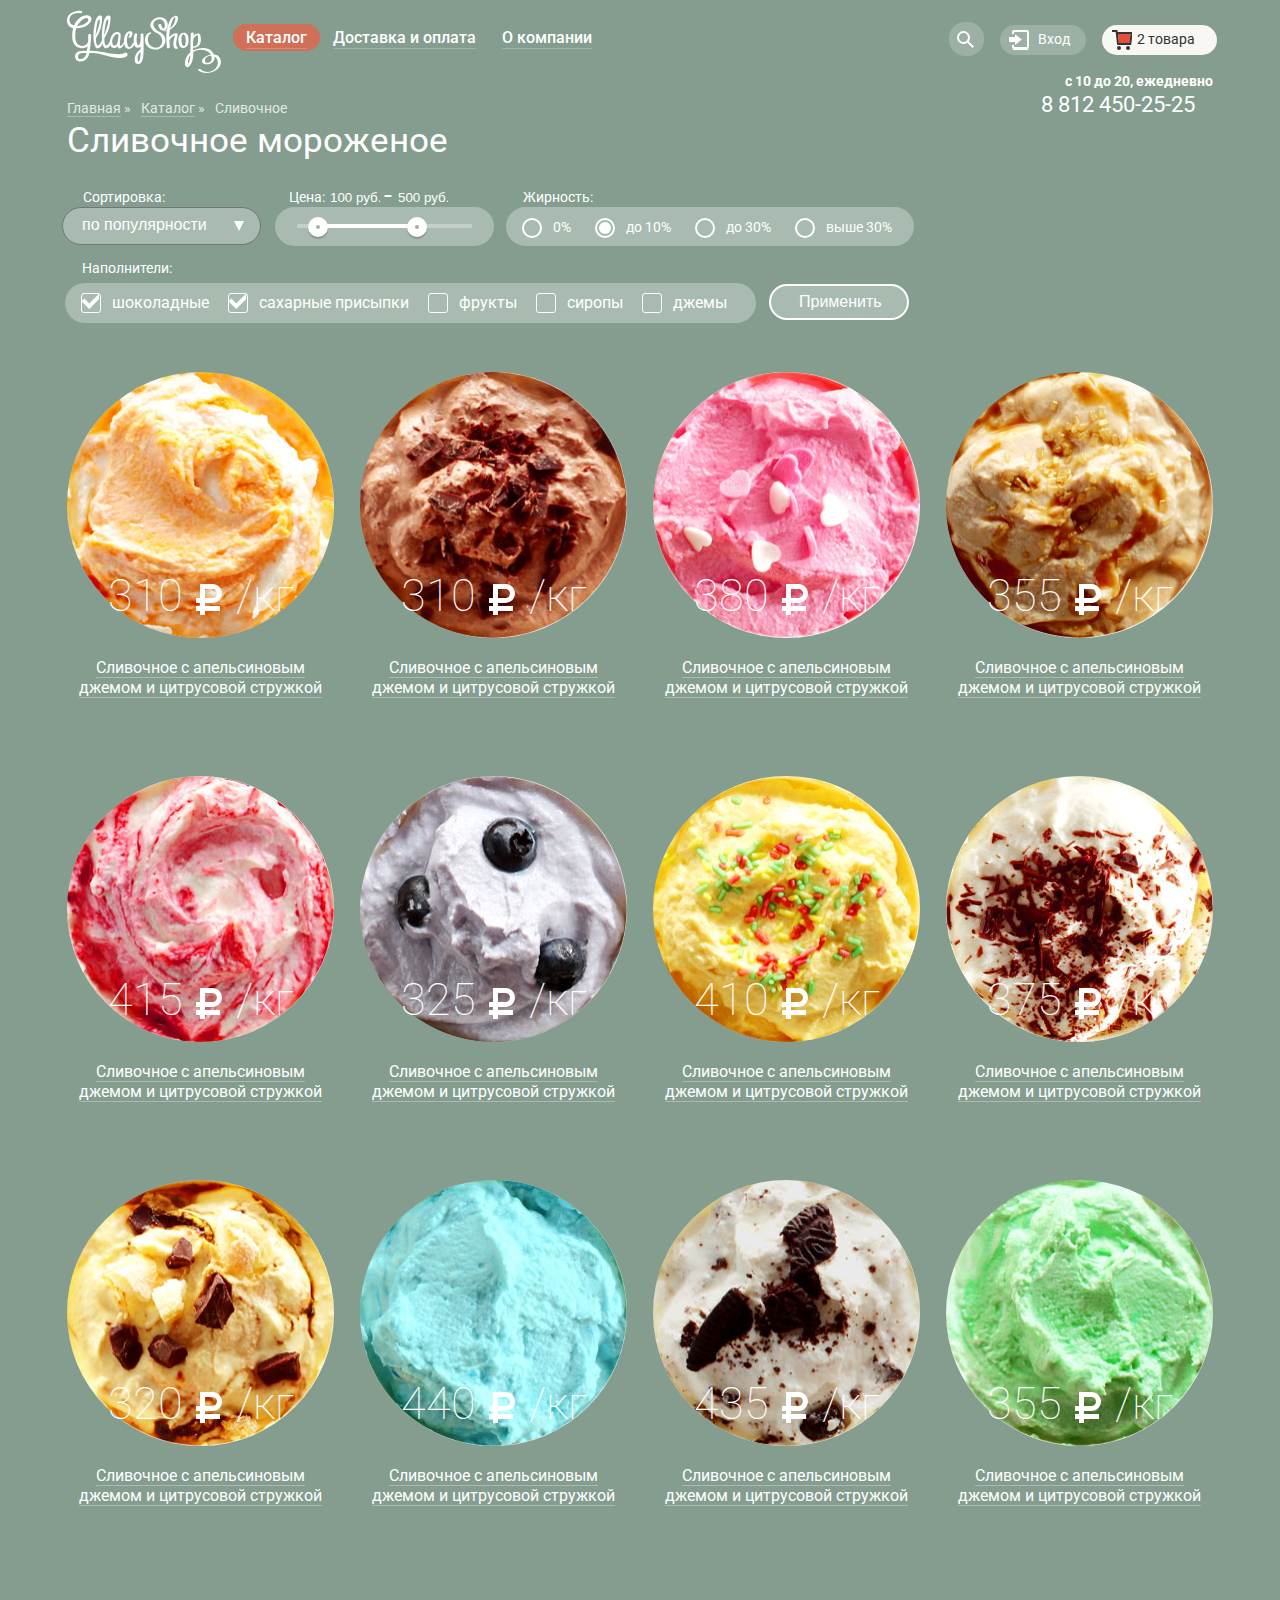
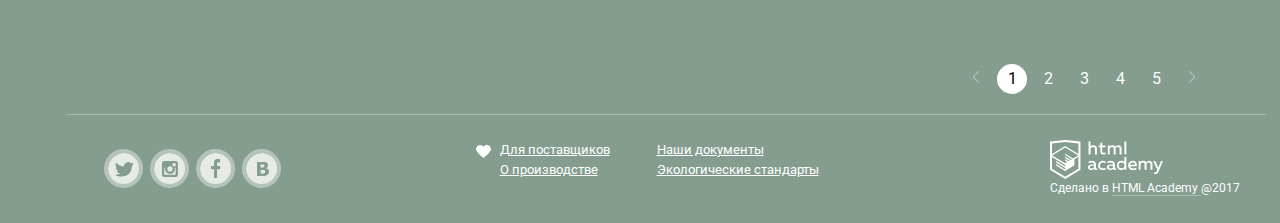
==== commit e057376f: "Cортировка" ====
--- a/catalog.html
+++ b/catalog.html
@@ -14,7 +14,7 @@
   <nav class="nav-navigation">
     <ul class="main-menu">
       <li class="main-menu_item">
-        <a class="main-nav_link" href="gllacy-catalog.html">Каталог</a>
+        <a class="main-nav_link active-menu" href="gllacy-catalog.html">Каталог</a>
         <ul class="sub-main-menu">
           <li class="main-navigation-li">
             <a href="#" class="main-navigation-title">Новинки</a>
@@ -138,9 +138,6 @@
           <option value="down">сначала дорогие</option>
           <option value="fat">по жирности</option>
         </select>
-        <svg class="select-icon-down" xmlns="http://www.w3.org/2000/svg" width="9" height="5" viewBox="0 0 9 5">
-          <path fill="#FFF" d="M4.5 5L0 0h9z"/>
-        </svg>
       </div>
     </fieldset>
     <fieldset class="filter-title-price">
@@ -165,29 +162,20 @@
     <fieldset class="fat-content">
       <legend class="filter-title">Жирность:</legend>
       <div class="container-buttons container-buttons-fat">
-        <input id="fat-0" type="radio" name="fat" value="0" class="fat fat-zero"><label for="fat-0"
-                                                                                        class="checked-label">0%</label>
-        <input id="fat-<10" type="radio" name="fat" value="<10" checked class="fat fat-ten"><label for="fat-<10"
-                                                                                                   class="checked-label">до
-        10%</label>
-        <input id="fat-<30" type="radio" name="fat" value="<30" class="fat fat-thirty"><label for="fat-<30"
-                                                                                              class="checked-label">до
-        30%</label>
-        <input id="fat->30" type="radio" name="fat" value=">30" class="fat more-thirty"><label for="fat->30"
-                                                                                               class="checked-label">выше
-        30%</label>
+        <input id="fat-0" type="radio" name="fat" value="0" class="fat fat-zero"><label for="fat-0" class="checked-label">0%</label>
+        <input id="fat-<10" type="radio" name="fat" value="<10" checked class="fat fat-ten"><label for="fat-<10" class="checked-label">до 10%</label>
+        <input id="fat-<30" type="radio" name="fat" value="<30" class="fat fat-thirty"><label for="fat-<30" class="checked-label">до 30%</label>
+        <input id="fat->30" type="radio" name="fat" value=">30" class="fat more-thirty"><label for="fat->30" class="checked-label">выше 30%</label>
       </div>
     </fieldset>
     <fieldset class="product-fillers">
-      <legend class="filter-title">Наполнители:</legend>
+      <legend class="filter-title-fillers">Наполнители:</legend>
       <div class="container-buttons container-buttons-fillers">
-        <input id="chocolate" type="checkbox" name="sugar" value="chocolate" checked><label
-        for="chocolate">шоколадные</label>
-        <input id="sugar" type="checkbox" name="sugar" value="sugar" checked><label for="sugar">сахарные
-        присыпки</label>
-        <input id="fruit" type="checkbox" name="sugar" value="fruit"><label for="fruit">фрукты</label>
-        <input id="syrop" type="checkbox" name="sugar" value="syrop"><label for="syrop">сиропы</label>
-        <input id="jam" type="checkbox" name="sugar" value="jam"><label for="jam">джемы</label>
+        <input id="chocolate" type="checkbox" name="sugar" value="chocolate" class ="filter-checkbox" checked><label for="chocolate" class="filter-checkbox-label">шоколадные</label>
+        <input id="sugar" type="checkbox" name="sugar" value="sugar" class ="filter-checkbox" checked><label for="sugar" class="filter-checkbox-label">сахарные присыпки</label>
+        <input id="fruit" type="checkbox" name="sugar" value="fruit" class ="filter-checkbox"><label for="fruit" class="filter-checkbox-label">фрукты</label>
+        <input id="syrop" type="checkbox" name="sugar" value="syrop" class ="filter-checkbox"><label for="syrop" class="filter-checkbox-label">сиропы</label>
+        <input id="jam"   type="checkbox" name="sugar" value="jam"   class ="filter-checkbox"><label for="jam" class="filter-checkbox-label">джемы</label>
       </div>
     </fieldset>
     <input class="btn-filter" type="submit" value="Применить">
--- a/css/style.css
+++ b/css/style.css
@@ -296,7 +296,7 @@
   display: flex;
   flex-direction: row;
   position: relative;
-  left: 17px;
+  left: 14px;
   top: 5px;
   width: 284px;
   min-height: 34px;
@@ -424,7 +424,7 @@
   line-height: 24px;
   color: #999999;
 }
-
+/*
 input[type="text"]:focus {
   padding-top: 6px;
   padding-bottom: 5px;
@@ -440,16 +440,45 @@
   line-height: 13px;
   color: #5b9ddf;
 }
-
-/*
-input[type="password"]:not(.label-hide):focus + label{
-  position: absolute;
-  top: -15px;
+*/
+
+.field-newsletter {
+  display: flex;
+  flex-grow: 1;
+  margin-right: 10px;
+  padding-top: 8px;
+  padding-bottom: 8px;
+  padding-left: 15px;
+  box-shadow: 0 0 10px 0 rgba(0, 0, 0, 0.2) inset;
+  border: none;
+  border-radius: 4px;
+  min-height: 24px;
+}
+
+.field-newsletter:hover {
+  border: 2px solid rgba(56, 74, 93, 0.48);
+}
+
+.email-label {
+  position: absolute;
   left: 15px;
+  top: 7px;
+  color: #999999;
+  font-size: 16px;
+  line-height: 24px;
+  display: block;
+}
+
+.field-newsletter:focus + .email-label{
+  display: block;
+  position: absolute;
   font-size: 11px;
-  line-height: 13px;
-  color: #5b9ddf;    
-}*/
+  color: #5b9ddf;
+  top: -23px;
+  left: 14px;
+}
+
+
 .search-field {
   width: 267px;
   padding-top: 5px;
@@ -537,8 +566,8 @@
 
 .buttons-common-search .btn-basket {
   padding-top: 6px;
-  padding-right: 33px;
-  padding-left: 41px;
+  padding-right: 22px;
+  padding-left: 35px;
   padding-bottom: 8px;
 
 }
@@ -577,11 +606,11 @@
   background-color: #f8f7f4;
 }
 
-.btn.btn-basket {
+/*.btn.btn-basket {
   color: #ffffff;
   background: rgba(255, 255, 255, .2);
 }
-
+*/
 .btn.btn-basket::before {
   position: absolute;
   content: " ";
@@ -594,7 +623,7 @@
   margin: 5px;
 }
 
-.btn-basket:hover::before {
+.btn.btn-basket-active::before {
   position: absolute;
   content: " ";
   left: 166px;
@@ -606,21 +635,11 @@
   margin: 5px;
 }
 
-.btn-basket:hover {
-  color: #000000;
-  background-color: #f8f7f4;
-}
-
 .btn-basket-active {
   padding-left: 44px;
   padding-right: 16px;
   color: #323232;
   background-color: #f8f7f4;
-}
-
-.btn-basket-active::before {
-  background-position: -1px -20px;
-  background-image: url(../img/basket-red.svg);
 }
 
 .contacts {
@@ -736,7 +755,7 @@
   flex-direction: row;
   justify-content: space-between;
 }
-
+/*Мороженки*/
 .item {
   position: relative;
   display: inline-block;
@@ -744,10 +763,9 @@
   margin-bottom: 48px;
   text-align: center;
   vertical-align: top;
-  min-height: 322px;
-}
-
-.item-price-link::before {
+}
+
+.item::before {
   display: none;
   content: "";
   position: absolute;
@@ -757,101 +775,25 @@
   bottom: -65px;
   background-color: rgba(248, 247, 244, 0.3);
   border-radius: 5px;
-  z-index: 10;
+  z-index: 1;
   box-shadow: 0 20px 20px rgba(50, 50, 50, 0.3);
   padding-bottom: 20px;
-}
-
-.item-hover-content {
-  margin-bottom: -22px;
-}
-
-.bestseller-items .item::after {
-  content: "";
-  position: absolute;
-  left: -1px;
-  top: 8px;
-  width: 61px;
-  height: 61px;
-  background-image: url(../img/hit.svg);
-  z-index: 50;
-}
-
-.item-hover-img {
-  border-radius: 50%;
-}
-
-.btn-item-hover {
-  position: absolute;
-  bottom: -48px;
-  left: 13%;
-  display: none;
-  width: 170px;
-  padding: 11px 15px 1px 15px;
-  font-size: 18px;
-  line-height: 24px;
-  min-height: 34px;
-}
-
-.item::before {
-  display: none;
-  content: "";
-  position: absolute;
-  top: -10px;
-  left: -10px;
-  right: -10px;
-  bottom: -65px;
-  background-color: rgba(248, 247, 244, 0.3);
-  border-radius: 5px;
-  z-index: 15;
-  box-shadow: 0 20px 20px rgba(50, 50, 50, 0.3);
-  padding-bottom: 20px;
-
-}
-
-.item-hover {
-  position: relative;
-  z-index: 11;
 }
 
 .item:hover .btn-item-hover,
 .item:hover::before {
   display: block;
-
-}
-
-.item-price {
-  position: relative;
-  top: -110px;
-  font-size: 45px;
-  font-weight: 100;
-  line-height: 45px;
-}
-
-.rouble {
-  vertical-align: bottom;
-}
-
-.item-price-link {
-  position: relative;
-  top: -126px;
-  color: #fff;
-  font-size: 16px;
-  border-bottom: 1px solid #a9bbb1;
-  text-decoration: none;
-}
-
-.item-price-link:hover {
-  color: #ffbc9e;
-  border-bottom-color: #a7a294;
-}
-
-.item-price-link:active {
-  color: #bdab96;
-  border-bottom-color: #a7a294;
+}
+
+.item-hover {
+  position: relative;
 }
 
 .btn-item-hover {
+  position: absolute;
+  bottom: -48px;
+  left: 10%;
+  display: none;
   border-radius: 23px;
   margin: 0 auto;
   padding: 10px 25px 11px 21px;
@@ -865,6 +807,7 @@
   background: linear-gradient(to top, #f26843, #e74a35);
   box-shadow: 0 2px 2px rgba(172, 16, 0, 0.64);
   text-shadow: 0 2px 5px rgba(160, 32, 11, 0.76);
+  z-index: 2;
 }
 
 .btn-item-hover:hover {
@@ -875,6 +818,43 @@
 .btn-item-hover:active {
   background: linear-gradient(to top, #d84732, #e1613e);
   box-shadow: inset 0 2px 2px rgba(172, 16, 0, 1);
+}
+
+.item-hover-img {
+  border-radius: 50%;
+}
+
+.item-price {
+  position: relative;
+  top: -70px;
+  font-size: 45px;
+  font-weight: 100;
+  line-height: 45px;
+  margin: 0;
+}
+
+.rouble {
+  vertical-align: bottom;
+}
+
+.item-price-link {
+  position: relative;
+  top: -30px;
+  color: #fff;
+  font-size: 16px;
+  border-bottom: 1px solid #a9bbb1;
+  text-decoration: none;
+  z-index: 2;
+}
+
+.item-price-link:hover {
+  color: #ffbc9e;
+  border-bottom-color: #a7a294;
+}
+
+.item-price-link:active {
+  color: #bdab96;
+  border-bottom-color: #a7a294;
 }
 
 /* О магазине Глейси*/
@@ -1049,33 +1029,6 @@
   margin: 0;
   padding: 0;
   vertical-align: top;
-}
-
-.field-newsletter {
-  display: flex;
-  flex-grow: 1;
-  margin-right: 10px;
-  padding-top: 8px;
-  padding-bottom: 8px;
-  padding-left: 15px;
-  box-shadow: 0 0 10px 0 rgba(0, 0, 0, 0.2) inset;
-  border: none;
-  border-radius: 4px;
-  min-height: 24px;
-}
-
-.field-newsletter:hover {
-  border: 2px solid rgba(56, 74, 93, 0.48);
-}
-
-.email-label {
-  position: absolute;
-  left: 15px;
-  top: 7px;
-  color: #999999;
-  font-size: 16px;
-  line-height: 24px;
-  display: block;
 }
 
 .btn-send {
@@ -1211,24 +1164,36 @@
 }
 
 /*Форма обратной связи*/
-.feedback {
-  display: none;
+.modal {
+  border-radius: 10px;
+  background-color: #f8f7f4;
+}
+
+.modal-show {
+  display: block;
+}
+
+.modal-feedback {
   position: fixed;
-  top: 50%;
+  z-index: 13;
+  top: 120px;
   left: 50%;
-  width: 429px;
-  padding: 17px 24px 26px 26px;
+  margin-left: -239px;
+  padding-top: 15px;
+  padding-right: 25px;
+  padding-bottom: 27px;
+  padding-left: 25px;
+}
+
+.answer {
+  margin: 0;
+  margin-bottom: 20px;
+  padding: 0;
+  font-size: 24px;
   color: #323232;
-  background-color: #f8f7f4;
-  border-radius: 9px;
-  min-height: 390px;
-  -webkit-transform: translateX(-50%) translateY(-50%);
-  transform: translateX(-50%) translateY(-50%);
-  z-index: 300;
-}
-
-.answer {
   font-size: 24px;
+  font-weight: 500;
+  line-height: 28px;
 }
 
 .feedback-name, .feedback-email {
@@ -1244,7 +1209,7 @@
 
 .name-user,
 .email-answer,
-.feedback-message {
+.feedback-message{
   position: absolute;
   top: 10px;
   left: 15px;
@@ -1258,10 +1223,47 @@
 .feedback-text {
   width: 410px;
   height: 141px;
-  margin-bottom: 16px;
+  margin-bottom: 60px;
   overflow: auto;
   border-radius: 3px;
   border: 2px solid rgba(70, 70, 70, 0.48);
+}
+
+.modal-feedback-close {
+  position: absolute;
+  top: 18px;
+  right: 14px;
+  width: 24px;
+  height: 24px;
+  cursor: pointer;
+  border: none;
+  background: 0 0;
+  font-size: 0;
+  outline: none;
+}
+
+.modal-feedback-close::before {
+  position: absolute;
+  top: 0;
+  left: 0;
+  display: block;
+  width: 2px;
+  height: 24px;
+  content: "";
+  background: #000000;
+  transform: rotate(45deg);
+}
+
+.modal-feedback-close::after {
+  position: absolute;
+  top: 0;
+  left: 0;
+  display: block;
+  width: 2px;
+  height: 24px;
+  content: "";
+  background: #000000;
+  transform: rotate(-45deg);
 }
 
 .btn-submit {
@@ -1296,57 +1298,6 @@
   box-shadow: inset 0 2px 2px rgba(172, 16, 0, 1);
 }
 
-.feedback-close {
-  position: absolute;
-  top: 15px;
-  right: 15px;
-  display: inline-block;
-  width: 17px;
-  height: 17px;
-  margin: 0;
-  padding: 0;
-  background-color: inherit;
-  background-image: url(../img/cross-big.svg);
-  border: 0;
-  vertical-align: top;
-}
-
-/*
-.feedback-show {
-  display: block;
-  -webkit-animation: bounce 0.6s;
-  animation: bounce 0.6s;
-}
-
-.feedback-hide {
-  display: none;
-}
-
-
-
-.overlay-feedback-show {
-  display: block;
-}
-/*
-.overlay-feedback-hide{
-  display: none;
-}
-
-.overlay-feedback{
-  position: fixed;
-  top: 0;
-  left: 0;
-  width: 100%;
-  height: 100%;
-  background-color: black;
-  opacity: 0.3;
-  z-index: 250;  
-}
-/*
-.overlay-feedback-show {
-  display: block;
-}
-*/
 .main-footer {
   width: 1200px;
   margin: 0 auto;
@@ -1488,6 +1439,13 @@
 }
 
 /*Каталог*/
+
+.active-menu{
+  background: #d07058;
+  text-decoration: none;
+  border-radius: 20px;
+}
+
 .common-buttons-form {
   position: absolute;
   margin: 0;
@@ -1495,10 +1453,10 @@
   box-shadow: 0 20px 20px 0 rgba(0, 0, 0, .6);
   border-radius: 5px;
   background-color: #f8f7f4;
+  display: none;
 }
 
 .common-buttons-form-backet {
-  display: none;
   top: 49px;
   right: 0;
   width: 509px;
@@ -1509,6 +1467,11 @@
   min-height: 203px;
   z-index: 230;
 }
+
+.buttons-common-wrap:hover .common-buttons-form {
+  display: block;
+}
+
 
 .basket-item {
   display: flex;
@@ -1644,7 +1607,7 @@
 }
 
 .catalog-menu-item {
-  margin-right: 5px;
+  margin-right: 10px;
   color: #e4e9e6;
 }
 
@@ -1676,40 +1639,64 @@
 
 /*Сортировка*/
 .sorting {
-  margin-left: 5px;
+  margin-left: 14px;
 }
 
 .wrap-select-sort {
   position: relative;
   margin-right: 6px;
   margin-left: -5px;
+  margin-bottom: 13px;
+  cursor: pointer;
 }
 
 .sort {
   -webkit-appearance: none;
   -moz-appearance: none;
   appearance: none;
-  padding: 6px 7px 8px 15px;
+  padding: 8px 35px 11px 19px;
   border-radius: 20px;
   background: #a9bab0;
   color: #ffffff;
   font-size: 16px;
 }
 
+.wrap-select-sort::after {
+  content:"";
+  position: absolute;
+  border-left: 5px solid transparent;
+  border-right: 5px solid transparent;
+  border-top: 10px solid white;
+  top: 14px;
+  right: 17px;
+  width: 0;
+  height: 0;
+}
+
+.wrap-select-sort:hover::after {
+  content:"";
+  position: absolute;
+  border-left: 5px solid transparent;
+  border-right: 5px solid transparent;
+  border-top: 10px solid black;
+  top: 14px;
+  right: 17px;
+  width: 0;
+  height: 0;
+}
+
 select[name=sort]:hover {
   background-color: #ffffff;
   color: #000000;
 }
 
-.select-icon-down {
-  position: absolute;
-  bottom: 15px;
-  left: 147px;
-}
-
-.select-icon-down:hover {
-  background-image: url(../img/select-arrow-hover.svg);
-}
+.filter-title-price {
+  border: none;
+  padding: 0;
+  margin: 0;
+}
+
+/*Ползунки*/
 
 .ranges {
   position: relative;
@@ -1719,16 +1706,10 @@
   border: 0;
 }
 
-.filter-title-price {
-  border: none;
-  padding: 0;
-  margin: 0;
-}
-
 .price {
   display: flex;
   flex-direction: row;
-  margin-left: 15px;
+  margin-left: 20px;
   font-size: 14px;
   color: #ffffff;
 }
@@ -1768,10 +1749,13 @@
 .range-controls {
   position: relative;
   height: 20px;
-  width: 195px;
+  width: 218px;
   background-color: #a9bab0;
   border-radius: 50px;
-  padding: 8px 12px;
+  padding-top: 10px;
+  padding-right: 1px;
+  padding-bottom: 9px;
+  margin-left: 8px;
 }
 
 .range-controls .scale {
@@ -1791,7 +1775,7 @@
 }
 
 .range-toggle-min {
-  left: 145px;
+  left: 132px;
 }
 
 .range-toggle-max {
@@ -1800,7 +1784,7 @@
 
 .range-toggle {
   position: absolute;
-  top: 5px;
+  top: 10px;
   width: 4px;
   height: 4px;
   background: #ababab;
@@ -1816,28 +1800,118 @@
   margin-left: 10px;
 }
 
+.filter-title {
+  margin-left: 17px;
+}
+
 .product-fillers {
   border: none;
 }
 
 .container-buttons {
   background: #a9bab0;
-  padding: 8px;
   border-radius: 20px;
-}
-
-.container-buttons-fat {
-  width: 400px;
+  padding: 10px 8px 9px 9px;
+  margin-left: 2px;
+  cursor: pointer;
+}
+
+.checked-label {
+  position: relative;
+  padding-left: 38px;
+  padding-right: 14px;
+  cursor: pointer;
+}
+
+.checked-label::after {
+  content:" ";
+  position: absolute;
+  width: 20px;
+  height: 20px;
+  border: 2px solid white;
+  border-radius: 50px;
+  top: -1px;
+  left: 7px;
+  box-sizing: border-box;
+  cursor: pointer;
+}
+
+.checked-label::before {
+  content:" ";
+  position: absolute;
+  width: 12px;
+  height: 12px;
+  background: white;
+  border-radius: 50px;
+  top: 3px;
+  left: 11px;
+  display: none;
+  cursor: pointer;
+}
+
+input[type="radio"] {
+  display: none;
+}
+
+input[type="radio"]:checked + .checked-label::before {
+  display: block;
+}
+
+/*Наполнители*/
+input[type="checkbox"] {
+  display: none;
+}
+
+.filter-checkbox-label {
+  position: relative;
+  margin-right: 24px;
+  padding-left: 26px;
+  cursor: pointer;
+}
+
+.filter-checkbox-label::after{
+  content: "";
+  position: absolute;
+  left: -5px;
+  top:0;
+  width: 18px;
+  height: 18px;
+  border: 1px solid white;
+  border-radius: 3px;
+  cursor: pointer;
+}
+
+.filter-checkbox-label::before {
+  content: " ";
+  position: absolute;
+  left: -9px;
+  top: -2px;
+  width: 27px;
+  height: 22px;
+  background: url(../img/checkbox-on.svg);
+  display: none;
+  cursor: pointer;
+}
+
+input[type="checkbox"]:checked +.filter-checkbox-label::before {
+  display: block;
 }
 
 .container-buttons-fillers {
-  width: 650px;
+  display: flex;
+  flex-direction: row;
+  font-size: 16px;
+  padding-top: 10px;
+  padding-right: 5px;
+  padding-bottom: 10px;
+  padding-left: 21px;
   margin-left: -15px;
+  cursor: pointer;
 }
 
 .btn-filter {
   width: 140px;
-  margin: 26px 0 0 11px;
+  margin: 26px 0 0 1px;
   padding: 2px 26px 3px 28px;
   background-color: #a9bab0;
   color: #ffffff;
@@ -1845,6 +1919,7 @@
   border-radius: 20px;
   font-size: 16px;
   height: 36px;
+  cursor: pointer;
 }
 
 .btn-filter:hover {
@@ -2127,7 +2202,7 @@
 .basket-item-worth{
   display: inline-block;
   padding-top: 8px;
-  vertical-align: top;   
+  vertical-align: top;
 }
 
 
@@ -2166,5 +2241,5 @@
 .basket-item-title:last-of-type{
   margin-right: 27px;
   margin-top: 18px;
-  font-weight: initial; 
+  font-weight: initial;
 }*/
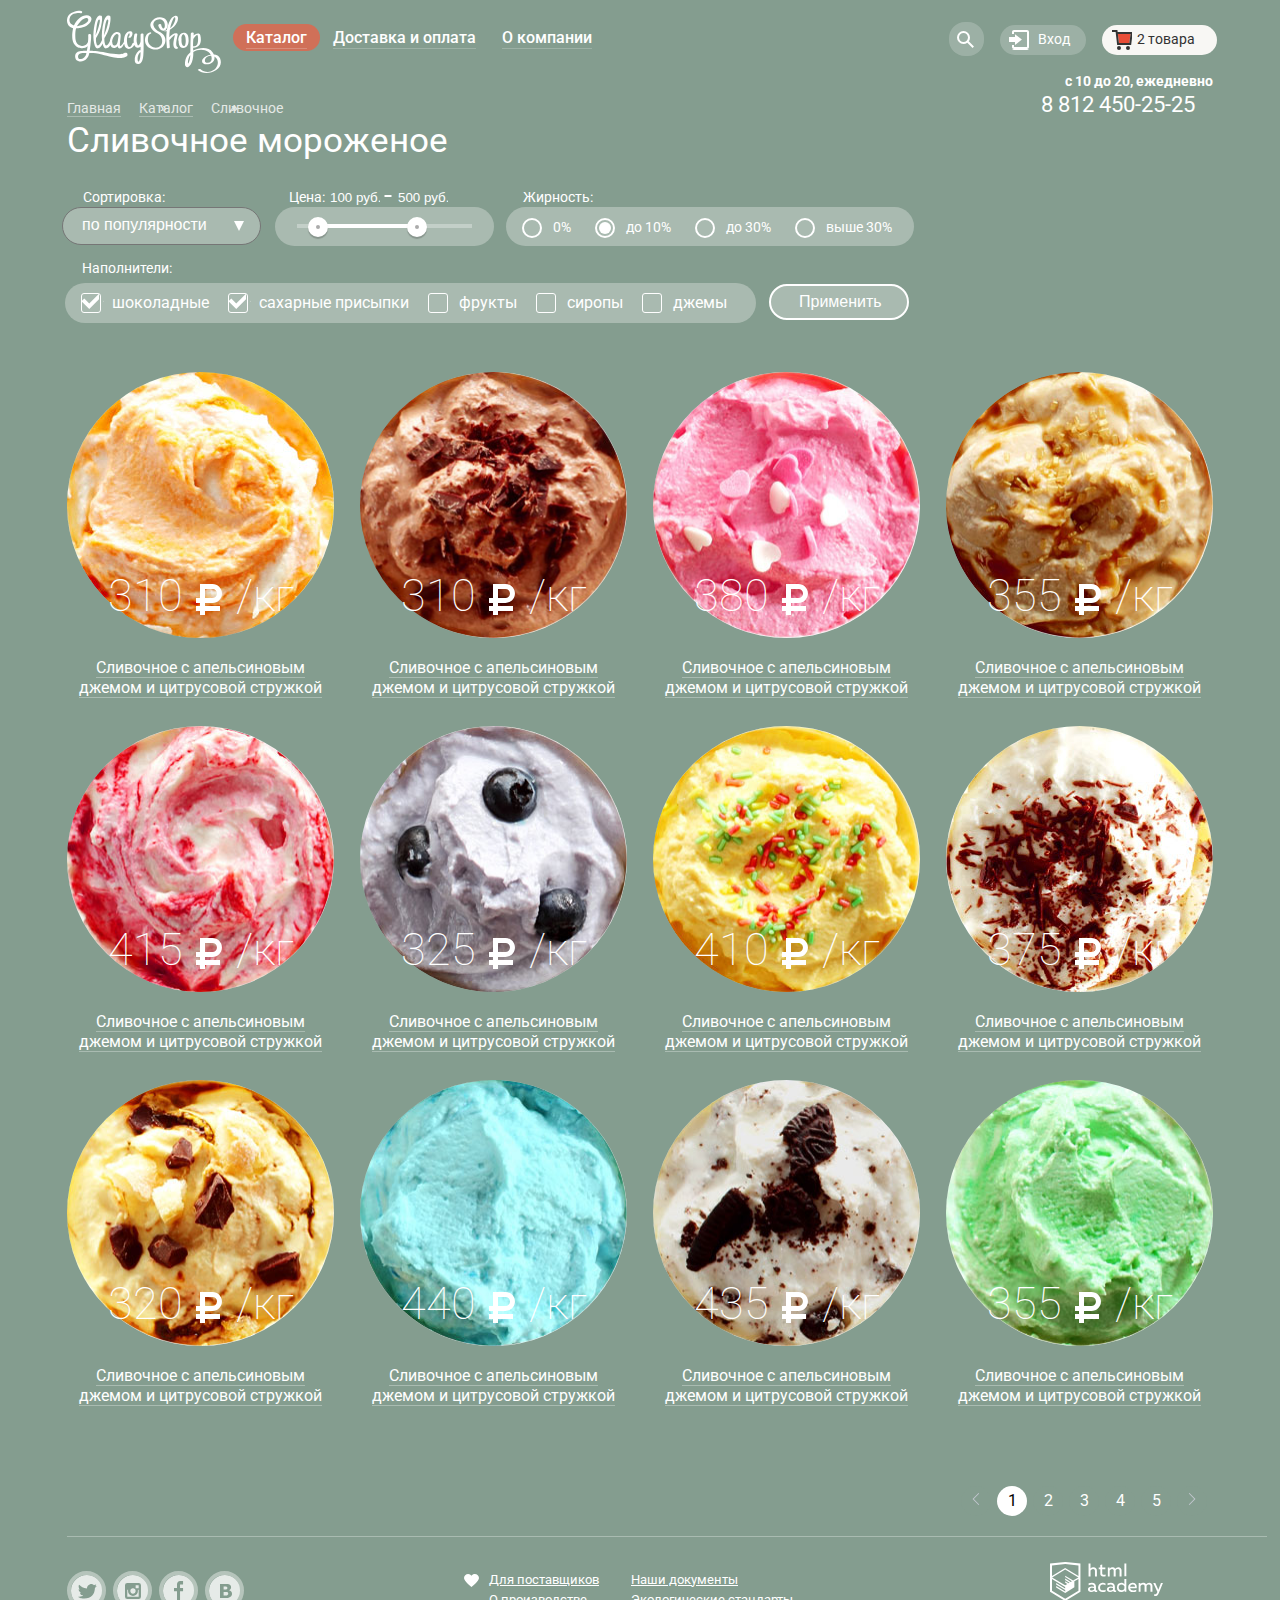
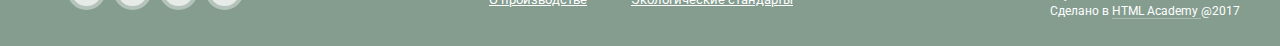
==== commit bbdd217a: "Модальное окно" ====
--- a/catalog.html
+++ b/catalog.html
@@ -55,12 +55,10 @@
       <div class="buttons-common-form buttons-common-form-login">
         <form action="#" method="get">
           <div class="input-field-form buttons-common-input-field">
-            <input id="password" type="password" name="password" class="password-field"><label for="password"
-                                                                                               class="password">Пароль</label>
+            <input id="email" type="email" name="email" class="email-field"><label for="email" class="email">Электронная почта</label>
           </div>
           <div class="input-field-form buttons-common-input-field">
-            <input id="login" type="email" name="login" class="email-field"><label for="login" class="email">Электронная
-            почта</label>
+            <input id="password" type="password" name="password" class="password-field"><label for="password" class="password">Пароль</label>
           </div>
           <input class="btn btn-entrance" type="submit" value="войти">
           <div class="form-login-hrefs">
@@ -74,29 +72,32 @@
       <a class="btn btn-basket btn-basket-active" href="#">2 товара</a>
       <div class="common-buttons-form common-buttons-form-backet">
         <div class="basket-item">
-          <svg xmlns="http://www.w3.org/2000/svg" width="11" height="11" viewBox="0 0 11 11" class="basket-item-delete">
-            <path fill="#231F20"
-                  d="M10.979.728l-.708-.707L5.5 4.792.729.021.021.728 4.793 5.5.021 10.271l.707.708L5.5 6.207l4.771 4.772.708-.708L6.207 5.5z"/>
-          </svg>
-          <div class="basket-item-title">Пломбир с апельсиновым джемом
-            <img src="img/basket-item1.jpg" class="basket-item1" width="33" height="33"
-                 alt="Пломбир с апельсиновым джемом">
-          </div>
+          <button class="basket-item-delete">
+            <svg xmlns="http://www.w3.org/2000/svg" width="11" height="11" viewBox="0 0 11 11"
+                 class="basket-item-delete">
+              <path fill="#231F20"
+                    d="M10.979.728l-.708-.707L5.5 4.792.729.021.021.728 4.793 5.5.021 10.271l.707.708L5.5 6.207l4.771 4.772.708-.708L6.207 5.5z"/>
+            </svg>
+          </button>
+          <img src="img/basket-item1.jpg" class="basket-item1" width="33" height="33"
+               alt="Пломбир с апельсиновым джемом">
+          <div class="basket-item-title">Пломбир с апельсиновым джемом</div>
           <div class="basket-item-count">1,5 кг x
             <span class="cost-per-kg">200 руб.</span>
           </div>
           <div class="basket-item-worth">300 руб.</div>
         </div>
         <div class="basket-item basket-item-last">
-          <svg xmlns="http://www.w3.org/2000/svg" width="11" height="11" viewBox="0 0 11 11"
-               class="basket-item-delete basket-item-delete-last">
-            <path fill="#231F20"
-                  d="M10.979.728l-.708-.707L5.5 4.792.729.021.021.728 4.793 5.5.021 10.271l.707.708L5.5 6.207l4.771 4.772.708-.708L6.207 5.5z"/>
-          </svg>
-          <div class="basket-item-title">Клубничный пломбир с присыпкой из белого шоколада
-            <img src="img/basket-item2.jpg" class="basket-item2" width="33" height="33"
-                 alt="Клубничный пломбир с присыпкой из белого шоколада">
-          </div>
+          <button class="basket-item-delete">
+            <svg xmlns="http://www.w3.org/2000/svg" width="11" height="11" viewBox="0 0 11 11"
+                 class="basket-item-delete basket-item-delete-last">
+              <path fill="#231F20"
+                    d="M10.979.728l-.708-.707L5.5 4.792.729.021.021.728 4.793 5.5.021 10.271l.707.708L5.5 6.207l4.771 4.772.708-.708L6.207 5.5z"/>
+            </svg>
+          </button>
+          <img src="img/basket-item2.jpg" class="basket-item2" width="33" height="33"
+               alt="Клубничный пломбир с присыпкой из белого шоколада">
+          <div class="basket-item-title">Клубничный пломбир с присыпкой из белого шоколада</div>
           <div class="basket-item-count">1,5 кг x
             <span class="cost-per-kg">300 руб.</span>
           </div>
@@ -118,11 +119,9 @@
     <ul class="catalog-menu">
       <li class="catalog-menu-item">
         <a href="index.html" class="catalog-menu-link">Главная</a>
-        <span class="raquo">»</span>
       </li>
       <li class="catalog-menu-item">
         <a href="#" class="catalog-menu-link">Каталог</a>
-        <span class="raquo">»</span>
       </li>
       <li class="catalog-menu-item">Сливочное</li>
     </ul>
@@ -371,23 +370,23 @@
                                        alt="Назад"></a>
       </li>
       <li class="pagination_item">
-        <a class="pagination-btn paginator_btn--active" href="#">1</a>
-      </li>
-      <li class="pagination_item">
-        <a class="pagination-btn href=" #">2</a>
-      </li>
-      <li class="pagination_item">
-        <a class="pagination-btn href=" #">3</a>
-      </li>
-      <li class="pagination_item">
-        <a class="pagination-btn href=" #">4</a>
+        <a class="pagination-btn paginator_btn--active">1</a>
+      </li>
+      <li class="pagination_item">
+        <a class="pagination-btn href="#">2</a>
+      </li>
+      <li class="pagination_item">
+        <a class="pagination-btn href="#">3</a>
+      </li>
+      <li class="pagination_item">
+        <a class="pagination-btn href="#">4</a>
       </li>
       <li class="pagination_item">
         <a class="pagination-btn href=" #">5</a>
       </li>
       <li class="pagination_item pagination_item--last">
-        <a class="pagination-btn href=" #"><img src="img/icon-right-small.svg" class="icon-right" width="8" height="14"
-                                                alt="Вперёд"></a>
+        <a class="pagination-btn href= " #"><img src="img/icon-right-small.svg" class="icon-right" width="8" height="14"
+                                                 alt="Вперёд"></a>
       </li>
     </ul>
   </nav>
@@ -400,7 +399,7 @@
     </section>
     <section class="footer-documentation">
       <div class="documents">
-        <a href="#" class="documents">Для поставщиков</a>
+        <a href="#" class="documents documents-providers">Для поставщиков</a>
         <a href="#" class="documents">О производстве</a>
       </div>
       <div class="footer-documents-standards">
--- a/css/style.css
+++ b/css/style.css
@@ -338,6 +338,7 @@
   line-height: 24px;
   color: #323232;
   border: 1px solid rgba(70, 70, 70, 0.48);
+  box-shadow: 0 0 10px 0 rgba(0, 0, 0, 0.2) inset;
   border-radius: 3px;
   min-height: 29px;
   outline: none;
@@ -424,23 +425,15 @@
   line-height: 24px;
   color: #999999;
 }
-/*
-input[type="text"]:focus {
-  padding-top: 6px;
-  padding-bottom: 5px;
-  padding-left: 13px;
-  border: 2px solid rgba(46, 136, 228, 0.48);
-}
-
-input[type="text"]:not(.label-hide):focus + label {
-  position: absolute;
-  top: -15px;
-  left: 15px;
+
+.search-field:focus + .search{
+  display: block;
+  position: absolute;
   font-size: 11px;
-  line-height: 13px;
   color: #5b9ddf;
-}
-*/
+  top: -20px;
+  left: 10px;
+}
 
 .field-newsletter {
   display: flex;
@@ -477,7 +470,6 @@
   top: -23px;
   left: 14px;
 }
-
 
 .search-field {
   width: 267px;
@@ -498,7 +490,7 @@
   border: 2px solid rgba(56, 74, 93, 0.48);
 }
 
-.password {
+.email {
   position: absolute;
   top: 30px;
   left: 34px;
@@ -508,7 +500,16 @@
   cursor: text;
 }
 
-.email {
+.email-field:focus + .email{
+  display: block;
+  position: absolute;
+  font-size: 11px;
+  color: #5b9ddf;
+  top: 0px;
+  left: 30px;
+}
+
+.password {
   position: absolute;
   top: 94px;
   left: 34px;
@@ -516,6 +517,15 @@
   line-height: 24px;
   color: #999999;
   cursor: text;
+}
+
+.password-field:focus +.password {
+  display: block;
+  position: absolute;
+  font-size: 11px;
+  color: #5b9ddf;
+  top: 65px;
+  left: 30px;
 }
 
 .btn {
@@ -606,11 +616,6 @@
   background-color: #f8f7f4;
 }
 
-/*.btn.btn-basket {
-  color: #ffffff;
-  background: rgba(255, 255, 255, .2);
-}
-*/
 .btn.btn-basket::before {
   position: absolute;
   content: " ";
@@ -760,7 +765,7 @@
   position: relative;
   display: inline-block;
   width: 267px;
-  margin-bottom: 48px;
+  margin-bottom: -2px;
   text-align: center;
   vertical-align: top;
 }
@@ -1056,25 +1061,12 @@
 
 .map {
   position: relative;
-  width: 1146px;
   height: 430px;
   margin-top: 40px;
   background-color: #e9e1c2;
   background-image: url(../img/map.jpg);
 }
 
-/*
-.map::after{
-  content: "";
-  width: 80px;
-  height: 140px;
-  position: absolute;
-  top: 138px;
-  left: 268px;
-  background-image: url(../img/pin.svg);
-  background-repeat: no-repeat;
-}
-*/
 .booking-form {
   position: absolute;
   top: 0;
@@ -1174,11 +1166,12 @@
 }
 
 .modal-feedback {
+  display: none;
   position: fixed;
   z-index: 13;
-  top: 120px;
+  top: 50%;
   left: 50%;
-  margin-left: -239px;
+  transform: translate(-50%, -50%);
   padding-top: 15px;
   padding-right: 25px;
   padding-bottom: 27px;
@@ -1221,6 +1214,7 @@
 }
 
 .feedback-text {
+  resize: none;
   width: 410px;
   height: 141px;
   margin-bottom: 60px;
@@ -1305,7 +1299,6 @@
   padding-bottom: 25px;
   display: flex;
   flex-direction: row;
-  justify-content: space-between;
   border-top: 1px solid #a9bbb1;
 }
 
@@ -1314,7 +1307,7 @@
   display: flex;
   flex-direction: row;
   margin-top: 9px;
-  margin-left: 37px;
+  margin-right: 122px;
   margin-bottom: 10px;
 }
 
@@ -1360,24 +1353,28 @@
 }
 
 .footer-documentation {
+  position: relative;
   display: flex;
   flex-direction: row;
-}
-
-.footer-documentation:after {
+  padding-top: 8px;
+}
+
+.documents-providers::before {
+  position: absolute;
+  right: 314px;
+  top: 12px;
   content: "";
+  background-image: url(../img/heart.svg);
   width: 15px;
   height: 13px;
-  background-image: url(../img/heart.svg);
-  position: relative;
-  right: 335px;
-  bottom: -5px;
+
+
 }
 
 .footer-documents-standards {
   display: flex;
   flex-direction: column;
-  margin-left: 63px;
+  margin-left: 32px;
 }
 
 .documents {
@@ -1385,7 +1382,6 @@
   flex-direction: column;
   font-size: 13px;
   color: white;
-  margin-right: -8px;
 }
 
 .documents:active {
@@ -1399,10 +1395,9 @@
 }
 
 .footer-copyright {
-  margin-left: 129px;
+  margin:auto;
   margin-right: 27px;
   font-size: 12px;
-  line-height: 18px;
 }
 
 .logo-academy {
@@ -1471,67 +1466,62 @@
 .buttons-common-wrap:hover .common-buttons-form {
   display: block;
 }
-
-
+/*Корзина с товаром*/
 .basket-item {
   display: flex;
   flex-direction: row;
-  padding-bottom: 11px;
-  min-height: 32px;
+  justify-content: space-between;
+  margin-bottom: 15px;
+}
+
+.basket-item-last {
+  margin-top: 15px;
+  padding-bottom: 10px;
+  border-bottom: 1px solid #cacac7;
+}
+
+.basket-item-delete {
+  position: relative;
+  top: 5px;
+  left: 3px;
+  border: 0;
+  background-color: inherit;
+  padding: 0;
+  width: 10px;
+  height: 10px;
 }
 
 .basket-item-title {
-  display: flex;
-  flex-direction: row-reverse;
-  width: 284px;
-  margin-right: 22px;
-  margin-left: 0px;
-  margin-top: -12px;
-  padding-top: 20px;
-  padding-left: 5px;
-  padding-right: 5px;
-  padding-bottom: 1px;
-}
-
-.basket-item1 {
-  position: relative;
-  top: -7px;
-  left: -13px;
-  width: 33px;
-  height: 33px;
-  margin-right: 1px;
-  border-radius: 50%;
+  width: 220px;
+  margin-left: 0;
+  margin-right: 10px;
+  margin-top: 9px;
+  margin-bottom: 5px;
 }
 
 .basket-item2 {
-  position: relative;
-  top: -7px;
-  left: 20px;
-  border-radius: 50%;
-  margin-right: 32px;
-}
-
+  margin-left: 2px;
+  margin-top: 4px;
+}
+
+.basket-item-count {
+  margin-right: 10px;
+  margin-top: 10px;
+}
 .basket-item-worth {
-  margin-top: 8px;
-}
-
-.basket-item-count {
-  margin-top: 8px;
-  margin-right: 24px;
-}
-
-.cost-per-kg {
-  color: #999999;
-}
-
-.basket-item-last {
-  padding-bottom: 14px;
-  border-bottom: 1px solid #cacac7;
+  margin-right: 17px;
+  margin-top: 11px;
+}
+
+.total {
+  text-align: right;
+  font-size: 15px;
+  color: #333333;
 }
 
 .btn-total {
   border-radius: 23px;
-  padding: 10px 21px 11px 19px;
+  padding: 9px 10px 11px 10px;
   font-weight: 200;
   font-size: 18px;
   line-height: 24px;
@@ -1557,41 +1547,7 @@
   display: block;
   width: 150px;
   margin-left: auto;
-  margin-top: 25px;
-}
-
-.total {
-  display: flex;
-  flex-direction: row-reverse;
-  margin-top: 20px;
-  margin-right: 15px;
-  font-size: 15px;
-  font-weight: 700;
-}
-
-.basket-item-delete {
-  width: 13px;
-  height: 13px;
-  font-size: 0;
-  border: 0;
-  cursor: pointer;
-  background-color: #f8f7f4;
-}
-
-.basket-item-delete {
-  background-image: url(../img/cross-small.svg);
-  background-repeat: no-repeat;
-  position: absolute;
-  top: 32px;
-  left: 21px;
-}
-
-.basket-item-delete-last {
-  background-image: url(../img/cross-small.svg);
-  background-repeat: no-repeat;
-  position: absolute;
-  top: 87px;
-  left: 21px;
+  margin-top: 14px;
 }
 
 .breadcrumbs {
@@ -1616,10 +1572,29 @@
   color: #e4e9e6;
   border-bottom: 1px solid #a9bbb1;
   text-decoration: none;
+  margin-right: 8px;
 }
 
 .catalog-menu-link:hover {
   color: #ffbc9e;
+}
+
+.catalog-menu-link::after{
+  position: absolute;
+  top: 97px;
+  left: 231px;
+  content: "»";
+  font-size: 14px;
+  color: #e4e9e6;
+}
+
+.catalog-menu-link::before {
+  position: absolute;
+  top: 97px;
+  left: 160px;
+  content: "»";
+  font-size: 14px;
+  color: #e4e9e6;
 }
 
 .ice-cream {
@@ -1928,199 +1903,6 @@
 
 }
 
-/*
-.filter-title-price {
-  width: 218px;
-  height: 58px;
-  margin-left: 14px;
-  margin-right: 14px;
-  font-weight: 500;
-  font-size: 14px;
-  line-height: 16px;
-}
-
-.filter-cost {
-  position: relative;
-  width: 218px;
-  height: 37px;
-  margin-top: 5px;
-  background-color: #a9bab0;
-  font-size: 16px;
-  line-height: 18px;
-  border-radius: 18px;
-  z-index: -1;
-}
-
-.scale {
-  position: absolute;
-  top: 16px;
-  left: 15px;
-  width: 188px;
-  height: 4px;
-  background-color: #fff;
-  opacity: .5;
-}
-
-.bar {
-  position: absolute;
-  top: 16px;
-  left: 44px;
-  width: 98px;
-  height: 4px;
-  background-color: #fff;
-}
-
-.range-toggle {
-  position: absolute;
-  top: 8px;
-  left: 34px;
-  width: 20px;
-  height: 20px;
-  border-radius: 50%;
-  background-color: #fff;
-  cursor: pointer;
-}
-
-.range-toggle:last-child {
-  position: absolute;
-  top: 8px;
-  left: 132px;
-  width: 20px;
-  height: 20px;
-  border-radius: 50%;
-  background-color: #fff;
-  cursor: pointer;
-}
-
-.fat-content,
-.product-fillers {
-  margin: 0;
-  border: 0;
-  padding: 0;
-  font-weight: 500;
-  font-size: 14px;
-  line-height: 16px;
-}
-
-.container-buttons {
-  height: 21px;
-  padding: 10px 0px 6px 16px;
-  margin-top: 5px;
-  background-color: #a9bab0;
-  font-size: 16px;
-  line-height: 18px;
-  border-radius: 18px;
-}
-
-.container-buttons-fat {
-  width: 400px;
-}
-
-.container-buttons-fillers {
-  width: 679px;
-}
-
-/*жирность
-fieldset label {
-  position: relative;
-  margin-right: 15px;
-  padding: 0;
-  cursor: pointer;
-}
-
-fieldset:first-of-type label::after {
-  content: "";
-  position: absolute;
-  left: 0;
-  top: 0;
-  width: 18px;
-  height: 18px;
-  border: 1px solid #fff;
-  border-radius: 50%;
-}
-
-input[type=radio]:checked + label::before {
-  content: "";
-  position: absolute;
-  left: 3px;
-  top: 3px;
-  width: 12px;
-  height: 12px;
-  background-color: #fff;
-  border-radius: 50%;
-}
-
-fieldset:first-of-type label::before {
-  content: "";
-  position: absolute;
-  left: 0;
-  top: 0;
-  width: 18px;
-  height: 18px;
-  border: 1px solid #fff;
-  border-radius: 50%;
-}
-
-fieldset:first-of-type label {
-  padding-left: 29px;
-}
-
-наполнители
-input[type=checkbox]:checked + label::before {
-  content: "";
-  position: absolute;
-  left: -3px;
-  top: 0;
-  width: 22px;
-  height: 21px;
-  background-image: url(../img/checkbox-on.svg);
-}
-
-fieldset:last-of-type label::after {
-  content: "";
-  position: absolute;
-  left: 0;
-  top: 0;
-  width: 18px;
-  height: 18px;
-  border: 1px solid #fff;
-  border-radius: 3px;
-}
-
-fieldset:last-of-type label {
-  margin-right: 16px;
-  padding-left: 32px;
-}
-
-fieldset:nth-of-type(2) {
-  margin-top: 16px;
-}
-
-fieldset:nth-of-type(2) .filter-title {
-  margin-left: 16px;
-}
-
-fieldset:nth-of-type(2) .container-buttons {
-  padding-right: 5px;
-}
-
-.filters input[type=checkbox], .filters input[type=radio] {
-  display: none;
-}
-
-input[type=checkbox], input[type=radio] {
-  box-sizing: border-box;
-  padding: 0;
-}
-
-.fat {
-  display: none;
-}
-
-
-
-
-*/
 .items-ice {
   margin-top: 40px;
   display: flex;
@@ -2131,7 +1913,7 @@
 .pagination {
   height: 50px;
   margin-left: auto;
-  margin-top: 80px;
+  margin-top: 52px;
 }
 
 .pagination_item {
@@ -2180,66 +1962,3 @@
   transform: rotate(180deg);
 }
 
-/*
-
-.basket-item-delete::before,
-.basket-item-delete::after{
-  content: "";
-  position: absolute;
-  top: 5px;
-  left: 3px;
-  width: 19px;
-  height: 3px;
-  background-color: #d0d0d0;
-}
-.basket-item-delete::before{
-  transform:rotate(45deg);
-}
-.basket-item-delete::after{
-  transform: rotate(-45deg);
-}
-/
-.basket-item-worth{
-  display: inline-block;
-  padding-top: 8px;
-  vertical-align: top;
-}
-
-
-/*
-.basket-item-title{
-  display: flex;
-  flex-direction: row-reverse;
-}
-
-.basket-item1{
-  width: 33px;
-  height: 33px;
-  margin-right: 13px;
-  margin-left: 9px;
-  border-radius: 50%;
-  margin-top: -8px;
-}
-.basket-item2{
-  width: 33px;
-  height: 33px;
-  border-radius: 50%;
-  margin-top: 12px;
-  margin-left: 10px;
-  margin-right: 11px;
-}
-.basket-item-title{
-  font-size: 13px;
-  line-height: 18px;
-  color: #323232;
-  margin-right: 27px;
-  margin-top: 8px;
-  margin-bottom: 20px;
-  font-weight: initial;
-}
-
-.basket-item-title:last-of-type{
-  margin-right: 27px;
-  margin-top: 18px;
-  font-weight: initial;
-}*/
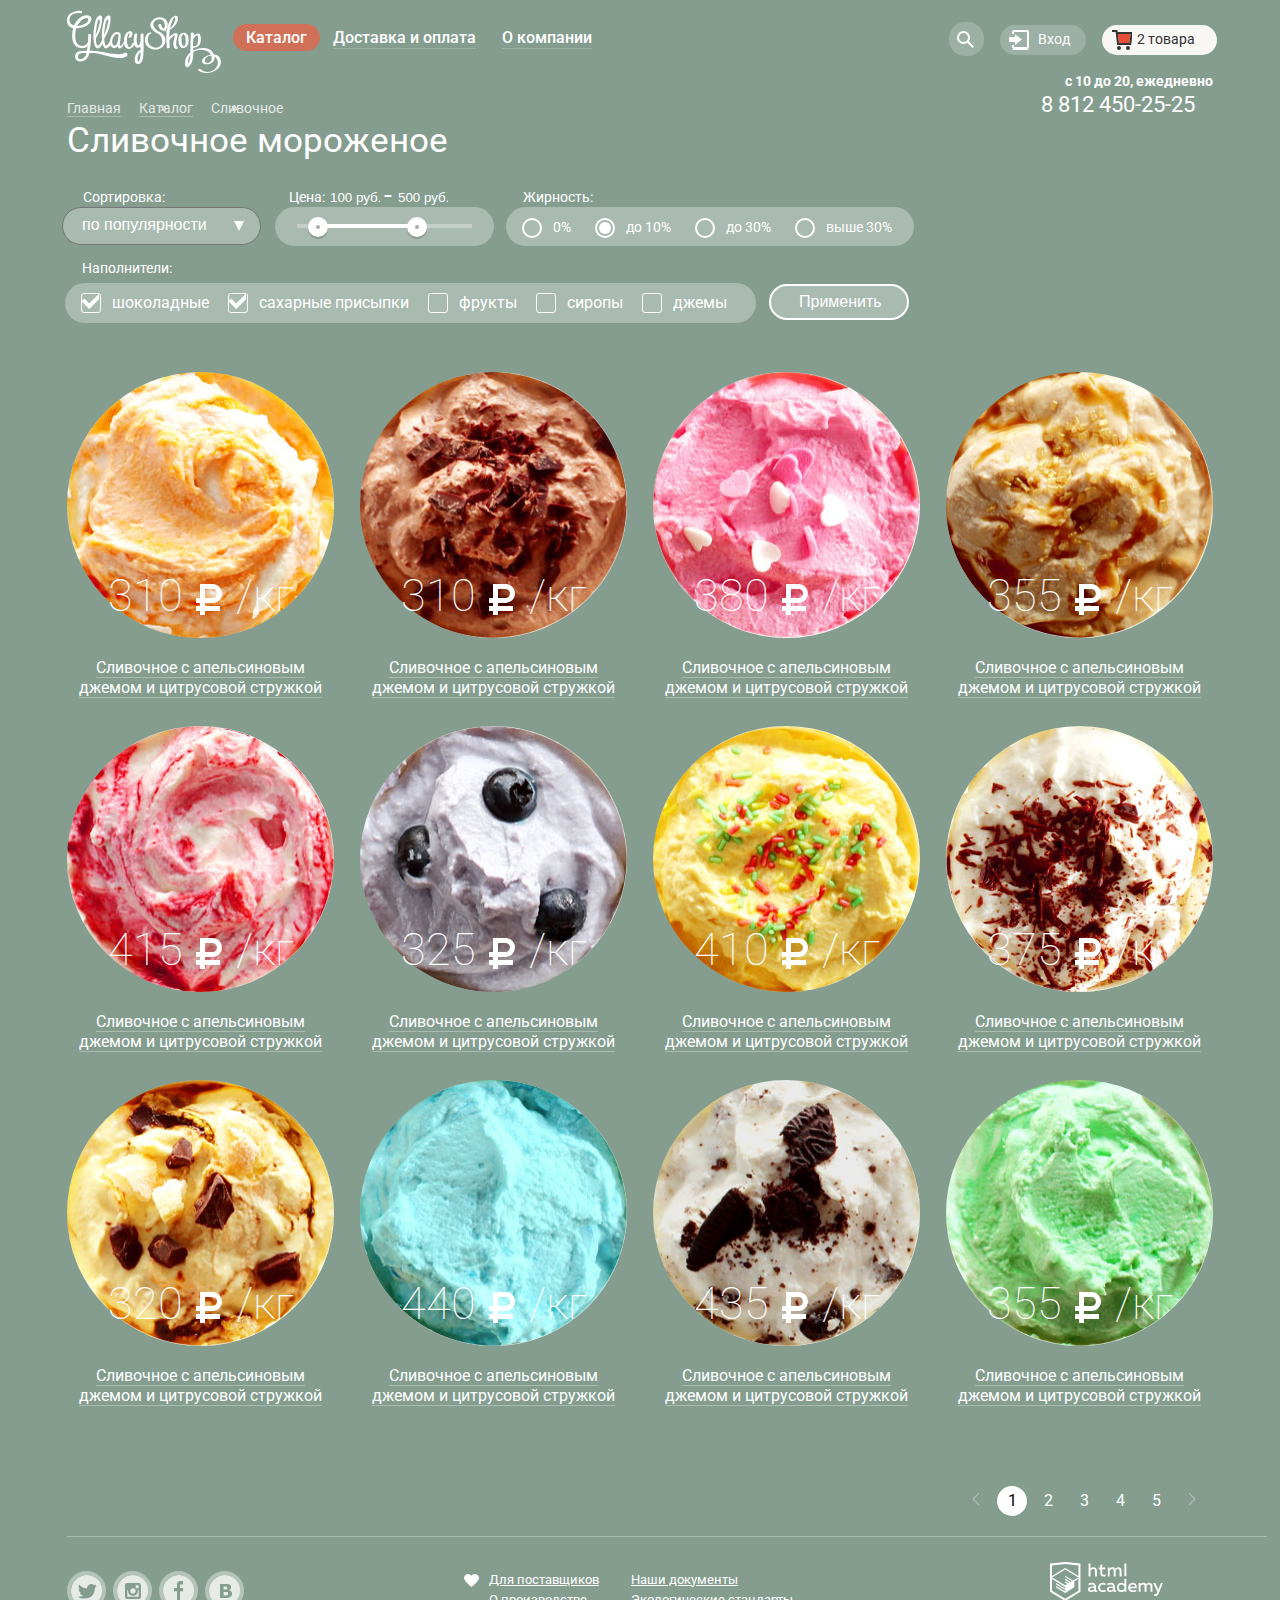
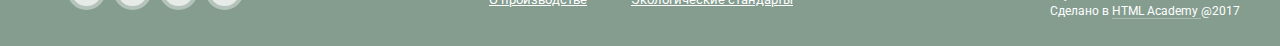
==== commit 0a3e495d: "форма обратной связи" ====
--- a/catalog.html
+++ b/catalog.html
@@ -19,7 +19,7 @@
           <li class="main-navigation-li">
             <a href="#" class="main-navigation-title">Новинки</a>
           </li>
-          <li class="main-navigation-li">
+          <li class="main-navigation-li main-navigation-li-active">
             <a href="catalog.html" class="main-navigation-sub">Сливочное</a>
           </li>
           <li class="main-navigation-li">
--- a/css/style.css
+++ b/css/style.css
@@ -284,6 +284,11 @@
   text-decoration: none;
 }
 
+.main-navigation-li-active{
+  color: #ffffff;
+  background: #d07058
+}
+
 .main-nav_link-active {
   margin: 0 3px 0 1px;
   padding: 5px 14px 7px 14px;
@@ -329,20 +334,50 @@
   z-index: 1;
 }
 
-.email-field,
+.email-field{
+  width: 100%;
+  box-sizing: border-box;
+  margin-bottom: 20px;
+  padding: 9px 14px;
+  color: #999999;
+  border: 1px solid #d3d3d2;
+  border-radius: 5px;
+  outline: none;
+  font-size: 14px;
+  line-height: 1.71;
+}
+
+.email-field:hover{
+  border: 1px solid rgba(154,154,154,.52);
+  box-shadow: 1px 1px 1px rgba(154,154,154,.52), -1px -1px 1px rgba(154,154,154,.52);
+}
+
+.email-field:focus {
+  border: 1px solid rgba(46, 136, 228, .52);
+  box-shadow: 1px 1px 1px rgba(46, 136, 228, .52), -1px -1px 1px rgba(46, 136, 228, .52);
+}
+
 .password-field {
-  padding-top: 7px;
-  padding-bottom: 6px;
-  padding-left: 20px;
-  font-size: 16px;
-  line-height: 24px;
-  color: #323232;
-  border: 1px solid rgba(70, 70, 70, 0.48);
-  box-shadow: 0 0 10px 0 rgba(0, 0, 0, 0.2) inset;
-  border-radius: 3px;
-  min-height: 29px;
+  width: 100%;
+  box-sizing: border-box;
+  margin-bottom: 20px;
+  padding: 9px 14px;
+  color: #999999;
+  border: 1px solid #d3d3d2;
+  border-radius: 5px;
   outline: none;
-  padding-right: 20px;
+  font-size: 14px;
+  line-height: 1.71;
+}
+
+.password-field:hover{
+  border: 1px solid rgba(154,154,154,.52);
+  box-shadow: 1px 1px 1px rgba(154,154,154,.52), -1px -1px 1px rgba(154,154,154,.52);
+}
+
+.password-field:focus{
+  border: 1px solid rgba(46, 136, 228, .52);
+  box-shadow: 1px 1px 1px rgba(46, 136, 228, .52), -1px -1px 1px rgba(46, 136, 228, .52);
 }
 
 .btn.btn-entrance {
@@ -394,10 +429,6 @@
   cursor: pointer;
 }
 
-.input-field-form {
-  margin-bottom: 20px;
-}
-
 .buttons-common-form-search {
   top: 49px;
   left: -299px;
@@ -410,10 +441,9 @@
 }
 
 .input-field {
-  margin-top: 17px;
-  margin-left: 20px;
-  margin-right: 19px;
-  margin-bottom: 0px;
+  display: flex;
+  flex-direction: row;
+  position: relative;
 }
 
 .search {
@@ -426,15 +456,6 @@
   color: #999999;
 }
 
-.search-field:focus + .search{
-  display: block;
-  position: absolute;
-  font-size: 11px;
-  color: #5b9ddf;
-  top: -20px;
-  left: 10px;
-}
-
 .field-newsletter {
   display: flex;
   flex-grow: 1;
@@ -442,14 +463,22 @@
   padding-top: 8px;
   padding-bottom: 8px;
   padding-left: 15px;
-  box-shadow: 0 0 10px 0 rgba(0, 0, 0, 0.2) inset;
-  border: none;
-  border-radius: 4px;
+  color: #999999;
+  border: 1px solid #d3d3d2;
+  border-radius: 5px;
+  outline: none;
+  font-size: 14px;
   min-height: 24px;
 }
 
 .field-newsletter:hover {
-  border: 2px solid rgba(56, 74, 93, 0.48);
+  border: 1px solid rgba(154,154,154,.52);
+  box-shadow: 1px 1px 1px rgba(154,154,154,.52), -1px -1px 1px rgba(154,154,154,.52);
+}
+
+.field-newsletter:focus{
+  border: 1px solid rgba(46, 136, 228, .52);
+  box-shadow: 1px 1px 1px rgba(46, 136, 228, .52), -1px -1px 1px rgba(46, 136, 228, .52);
 }
 
 .email-label {
@@ -462,32 +491,27 @@
   display: block;
 }
 
-.field-newsletter:focus + .email-label{
-  display: block;
-  position: absolute;
-  font-size: 11px;
-  color: #5b9ddf;
-  top: -23px;
-  left: 14px;
-}
-
 .search-field {
-  width: 267px;
-  padding-top: 5px;
-  padding-bottom: 5px;
+  width: 100%;
+  padding-top: 12px;
+  padding-right: 14px;
+  padding-bottom: 10px;
   padding-left: 14px;
-  padding-right: 27px;
+  color: #999999;
+  border: 1px solid #d3d3d2;
+  border-radius: 5px;
+  outline: none;
   font-size: 16px;
-  line-height: 24px;
-  color: #323232;
-  border: 1px solid rgba(70, 70, 70, 0.48);
-  border-radius: 3px;
-  min-height: 29px;
-  outline: none;
 }
 
 .search-field:hover {
-  border: 2px solid rgba(56, 74, 93, 0.48);
+  border: 1px solid rgba(154,154,154,.52);
+  box-shadow: 1px 1px 1px rgba(154,154,154,.52), -1px -1px 1px rgba(154,154,154,.52);
+}
+
+.search-field:focus{
+  border: 1px solid rgba(46, 136, 228, .52);
+  box-shadow: 1px 1px 1px rgba(46, 136, 228, .52), -1px -1px 1px rgba(46, 136, 228, .52);
 }
 
 .email {
@@ -500,15 +524,6 @@
   cursor: text;
 }
 
-.email-field:focus + .email{
-  display: block;
-  position: absolute;
-  font-size: 11px;
-  color: #5b9ddf;
-  top: 0px;
-  left: 30px;
-}
-
 .password {
   position: absolute;
   top: 94px;
@@ -517,15 +532,6 @@
   line-height: 24px;
   color: #999999;
   cursor: text;
-}
-
-.password-field:focus +.password {
-  display: block;
-  position: absolute;
-  font-size: 11px;
-  color: #5b9ddf;
-  top: 65px;
-  left: 30px;
 }
 
 .btn {
@@ -980,6 +986,7 @@
   width: 560px;
   background-image: url(../img/bg-post.svg);
   background-repeat: no-repeat;
+  background-size: cover;
   min-height: 220px;
   margin-top: 39px;
   margin-left: 5px;
@@ -1029,12 +1036,6 @@
   line-height: 22px;
 }
 
-.input-field {
-  position: relative;
-  margin: 0;
-  padding: 0;
-  vertical-align: top;
-}
 
 .btn-send {
   width: 130px;
@@ -1067,6 +1068,11 @@
   background-image: url(../img/map.jpg);
 }
 
+iframe{
+  width: 100%;
+  height: 100%;
+}
+
 .booking-form {
   position: absolute;
   top: 0;
@@ -1114,7 +1120,7 @@
 
 .work-time {
   display: block;
-  margin-bottom: 27px;
+  margin-bottom: 13px;
 }
 
 .btn-feedback-form {
@@ -1146,14 +1152,7 @@
   box-shadow: inset 0 2px 2px rgba(172, 16, 0, 1);
 }
 
-/*модальное окно*/
-.input-field {
-  display: flex;
-  flex-direction: row;
-  margin: 0;
-  padding: 0;
-  vertical-align: top;
-}
+
 
 /*Форма обратной связи*/
 .modal {
@@ -1166,7 +1165,7 @@
 }
 
 .modal-feedback {
-  display: none;
+  /*display: none;*/
   position: fixed;
   z-index: 13;
   top: 50%;
@@ -1194,23 +1193,33 @@
   padding-top: 7px;
   padding-bottom: 6px;
   padding-left: 14px;
-  border: 1px solid rgba(70, 70, 70, 0.48);
-  border-radius: 3px;
   margin-bottom: 20px;
-  height: 29px;
-}
-
-.name-user,
-.email-answer,
-.feedback-message{
-  position: absolute;
-  top: 10px;
-  left: 15px;
-  display: block;
-  font-size: 16px;
-  line-height: 24px;
   color: #999999;
-  cursor: text;
+  border: 1px solid #d3d3d2;
+  border-radius: 5px;
+  outline: none;
+  font-size: 14px;
+  min-height: 29px;
+}
+
+.feedback-name:hover{
+  border: 1px solid rgba(154,154,154,.52);
+  box-shadow: 1px 1px 1px rgba(154,154,154,.52), -1px -1px 1px rgba(154,154,154,.52);
+}
+
+.feedback-name:focus{
+  border: 1px solid rgba(46, 136, 228, .52);
+  box-shadow: 1px 1px 1px rgba(46, 136, 228, .52), -1px -1px 1px rgba(46, 136, 228, .52);
+}
+
+.feedback-email:hover{
+  border: 1px solid rgba(154,154,154,.52);
+  box-shadow: 1px 1px 1px rgba(154,154,154,.52), -1px -1px 1px rgba(154,154,154,.52);
+}
+
+.feedback-email:focus{
+  border: 1px solid rgba(46, 136, 228, .52);
+  box-shadow: 1px 1px 1px rgba(46, 136, 228, .52), -1px -1px 1px rgba(46, 136, 228, .52);
 }
 
 .feedback-text {
@@ -1218,9 +1227,16 @@
   width: 410px;
   height: 141px;
   margin-bottom: 60px;
-  overflow: auto;
-  border-radius: 3px;
-  border: 2px solid rgba(70, 70, 70, 0.48);
+  color: #999999;
+  border: 1px solid #d3d3d2;
+  border-radius: 5px;
+  overflow: hidden;
+  padding: 10px;
+}
+
+.feedback-text:hover{
+  border: 1px solid rgba(154,154,154,.52);
+  box-shadow: 1px 1px 1px rgba(154,154,154,.52), -1px -1px 1px rgba(154,154,154,.52);
 }
 
 .modal-feedback-close {
@@ -1441,6 +1457,11 @@
   border-radius: 20px;
 }
 
+.main-nav_link.active-menu::before{
+  background-color: inherit;
+  border-bottom: none;
+}
+
 .common-buttons-form {
   position: absolute;
   margin: 0;
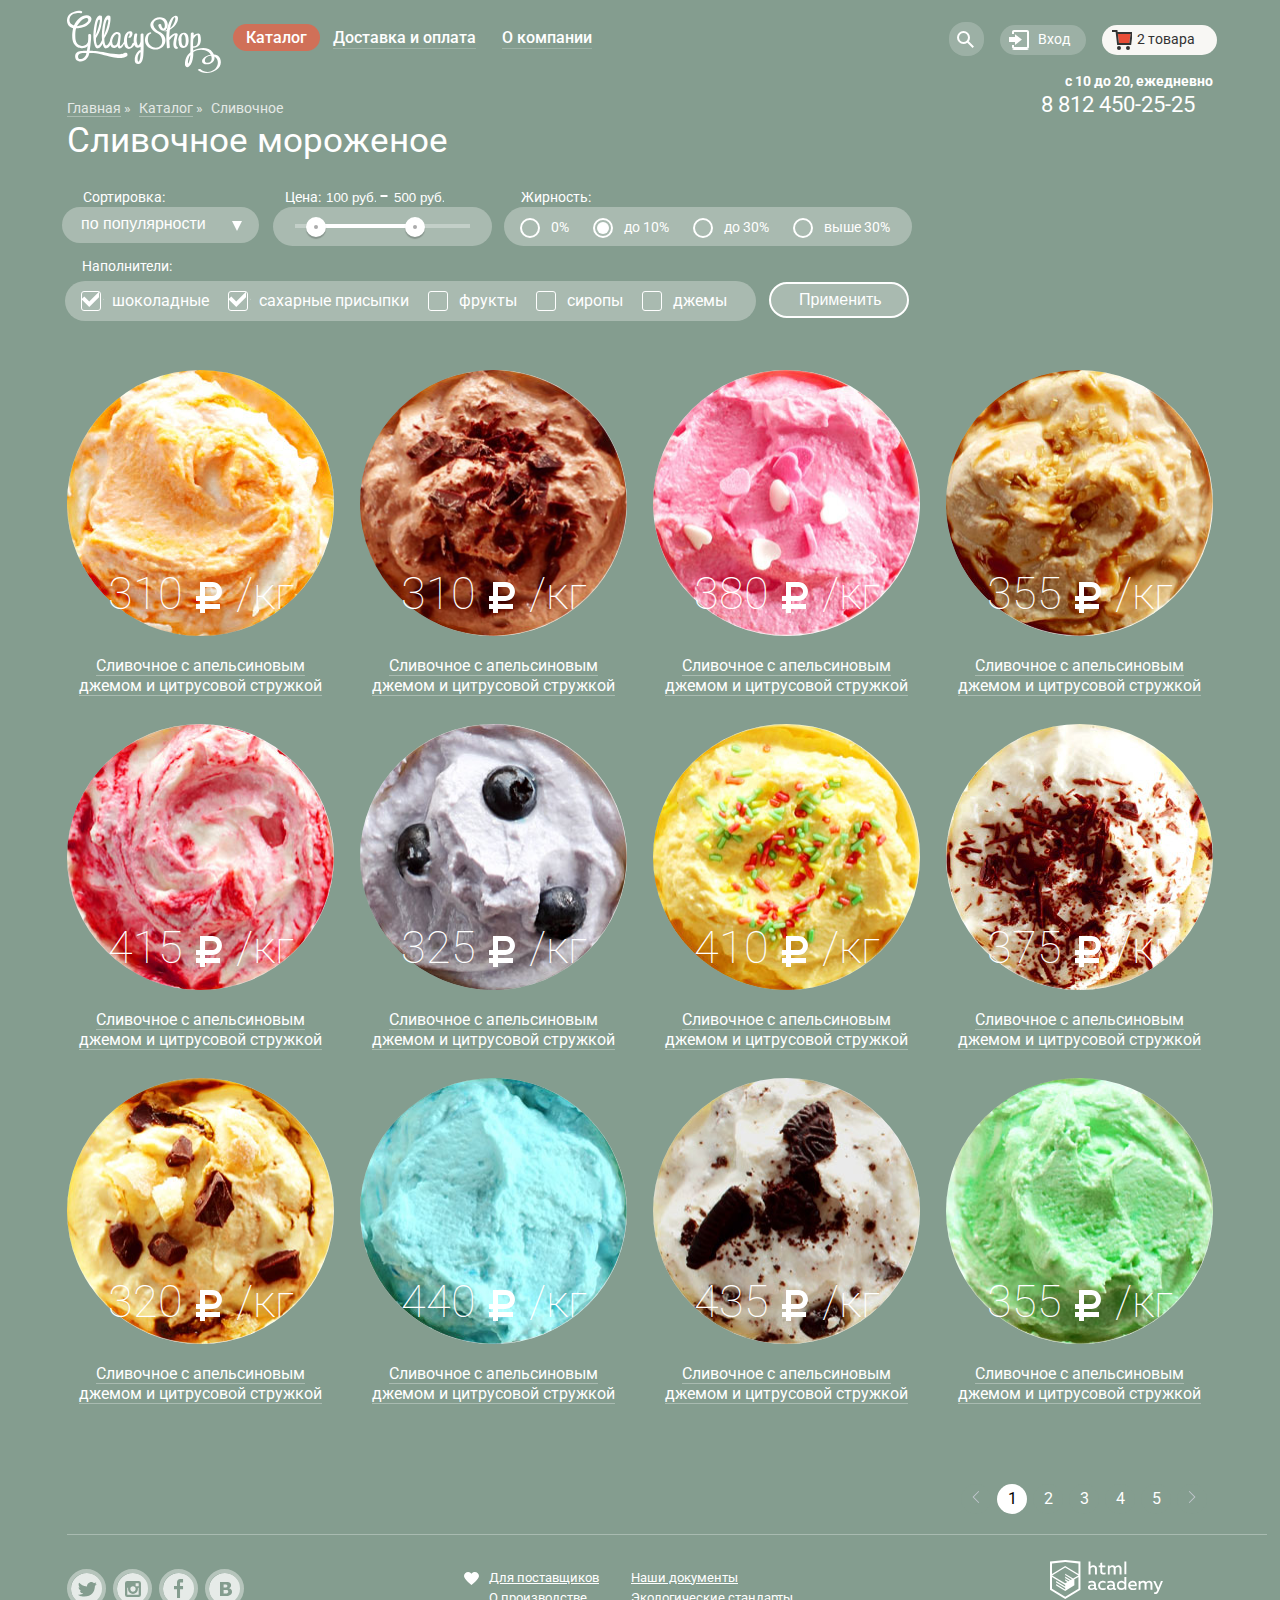
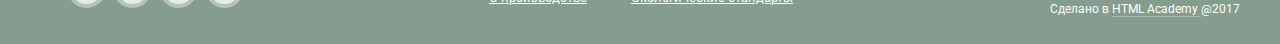
==== commit f7ba4190: "на проверку" ====
--- a/catalog.html
+++ b/catalog.html
@@ -55,13 +55,13 @@
       <div class="buttons-common-form buttons-common-form-login">
         <form action="#" method="get">
           <div class="input-field-form buttons-common-input-field">
-            <input id="email" type="email" name="email" class="email-field"><label for="email" class="email">Электронная почта</label>
+            <input id="email" type="email" name="email" class="email-field" placeholder="Электронная почта"><label for="email" class="email"></label>
           </div>
           <div class="input-field-form buttons-common-input-field">
-            <input id="password" type="password" name="password" class="password-field"><label for="password" class="password">Пароль</label>
+            <input id="password" type="password" name="password" class="password-field" placeholder="Пароль"><label for="password" class="password"></label>
           </div>
           <input class="btn btn-entrance" type="submit" value="войти">
-          <div class="form-login-hrefs">
+          <div class="form-login-href">
             <a class="link link-you-passoword">Забыли пароль?</a>
             <a class="link link-new-registration">Новая регистрация</a>
           </div>
@@ -108,7 +108,6 @@
       </div>
     </div>
   </div>
-  </div>
 </header>
 <div class="container">
   <div class="contacts">
@@ -140,7 +139,7 @@
       </div>
     </fieldset>
     <fieldset class="filter-title-price">
-      <legend class="price">Цена:
+      <div class="price">Цена:
         <div class="price-controls">
           <label class="min-price">
             <input class="input-min-price" type="text" name="min-price" value="100 руб.">
@@ -149,7 +148,7 @@
             <input class="input-max-price" type="text" name="max-price" value="500 руб.">
           </label>
         </div>
-      </legend>
+      </div>
       <div class="range-controls">
         <div class="scale">
           <div class="bar"></div>
@@ -373,19 +372,19 @@
         <a class="pagination-btn paginator_btn--active">1</a>
       </li>
       <li class="pagination_item">
-        <a class="pagination-btn href="#">2</a>
-      </li>
-      <li class="pagination_item">
-        <a class="pagination-btn href="#">3</a>
-      </li>
-      <li class="pagination_item">
-        <a class="pagination-btn href="#">4</a>
-      </li>
-      <li class="pagination_item">
-        <a class="pagination-btn href=" #">5</a>
+        <a class="pagination-btn" href="#">2</a>
+      </li>
+      <li class="pagination_item">
+        <a class="pagination-btn" href="#">3</a>
+      </li>
+      <li class="pagination_item">
+        <a class="pagination-btn" href="#">4</a>
+      </li>
+      <li class="pagination_item">
+        <a class="pagination-btn" href="#">5</a>
       </li>
       <li class="pagination_item pagination_item--last">
-        <a class="pagination-btn href= " #"><img src="img/icon-right-small.svg" class="icon-right" width="8" height="14"
+        <a class="pagination-btn" href="#"><img src="img/icon-right-small.svg" class="icon-right" width="8" height="14"
                                                  alt="Вперёд"></a>
       </li>
     </ul>
--- a/css/style.css
+++ b/css/style.css
@@ -1,8 +1,6 @@
 body,
 html {
-
   margin: 0;
-
 }
 
 body {
@@ -34,15 +32,21 @@
   background-image: url("../img/image-shadow1.jpg");
   background-repeat: no-repeat;
   background-position: top center;
+  -webkit-transition: 0.5s ease, background-color 0.5s ease;
+  -o-transition: 0.5s ease, background-color 0.5s ease;
   transition: 0.5s ease, background-color 0.5s ease;
-
 }
 
 .main-header {
   width: 1146px;
   margin: 0 auto;
   padding-top: 10px;
+  display: -webkit-box;
+  display: -ms-flexbox;
   display: flex;
+  -webkit-box-orient: horizontal;
+  -webkit-box-direction: normal;
+  -ms-flex-direction: row;
   flex-direction: row;
 }
 
@@ -63,6 +67,7 @@
   color: #323232;
   list-style: none;
   background-color: #f8f7f4;
+  -webkit-box-shadow: 0px 20px 20px 0px rgba(0, 0, 0, 0.6);
   box-shadow: 0px 20px 20px 0px rgba(0, 0, 0, 0.6);
   overflow: hidden;
   border-radius: 5px;
@@ -99,7 +104,6 @@
 .button {
   display: inline-block;
   padding: 12px 44px;
-
   font-weight: 600;
   font-size: 31px;
   line-height: 41px;
@@ -108,35 +112,45 @@
   vertical-align: top;
   text-decoration: none;
   text-shadow: 0 2px 5px rgba(160, 32, 11, 0.76);
-
   background: #f26843;
+  background: -webkit-gradient(linear, left top, left bottom, from(#f26843), to(#e74a35));
+  background: -webkit-linear-gradient(top, #f26843 0%, #e74a35 100%);
+  background: -o-linear-gradient(top, #f26843 0%, #e74a35 100%);
   background: linear-gradient(to bottom, #f26843 0%, #e74a35 100%);
+  border-radius: 50px;
+  -webkit-box-shadow: 0 2px 2px rgba(172, 16, 0, 0.64);
+  box-shadow: 0 2px 2px rgba(172, 16, 0, 0.64);
   border-radius: 50px;
   box-shadow: 0 2px 2px rgba(172, 16, 0, 0.64);
   border: none;
-
   cursor: pointer;
 }
 
 .button:hover {
+  background: -webkit-gradient(linear, left top, left bottom, from(#f58669), to(#ec6f5e));
+  background: -webkit-linear-gradient(top, #f58669 0%, #ec6f5e 100%);
+  background: -o-linear-gradient(top, #f58669 0%, #ec6f5e 100%);
   background: linear-gradient(to bottom, #f58669 0%, #ec6f5e 100%);
+  -webkit-box-shadow: 0 2px 2px rgba(172, 16, 0, 1);
   box-shadow: 0 2px 2px rgba(172, 16, 0, 1);
 }
 
 .button:active {
+  background: -webkit-gradient(linear, left top, left bottom, from(#d84732), to(#e1613e));
+  background: -webkit-linear-gradient(top, #d84732 0%, #e1613e 100%);
+  background: -o-linear-gradient(top, #d84732 0%, #e1613e 100%);
   background: linear-gradient(to bottom, #d84732 0%, #e1613e 100%);
+  -webkit-box-shadow: inset 0 2px 2px rgba(172, 16, 0, 1);
   box-shadow: inset 0 2px 2px rgba(172, 16, 0, 1);
 }
 
-.slider-controls label /*cтили для управляющих элементов*/
-{
+/*cтили для управляющих элементов*/
+.slider-controls label {
   display: inline-block;
   width: 17px;
   height: 17px;
   margin-right: 8px;
-
   vertical-align: top;
-
   background-color: transparent;
   border: 2px solid #ffffff;
   border-radius: 50%;
@@ -144,7 +158,7 @@
 }
 
 .slider-controls label:hover {
-  background-color: #b2c1b7;
+  background-color: rgba(255,255,255,.4);
 }
 
 /*показываем слайд в зависимости от кнопки*/
@@ -186,7 +200,12 @@
 }
 
 .nav-navigation {
+  display: -webkit-box;
+  display: -ms-flexbox;
   display: flex;
+  -webkit-box-orient: horizontal;
+  -webkit-box-direction: normal;
+  -ms-flex-direction: row;
   flex-direction: row;
   width: 688px;
   margin-right: 13px;
@@ -194,7 +213,12 @@
 
 .main-menu {
   position: relative;
+  display: -webkit-box;
+  display: -ms-flexbox;
   display: flex;
+  -webkit-box-orient: horizontal;
+  -webkit-box-direction: normal;
+  -ms-flex-direction: row;
   flex-direction: row;
   margin: 0;
   margin-left: 6px;
@@ -238,6 +262,7 @@
 
 .main-nav_link:active {
   background: #ededed;
+  -webkit-box-shadow: inset 0px 2px 1px #696969;
   box-shadow: inset 0px 2px 1px #696969;
   border-bottom-color: #a7a294;
 }
@@ -269,7 +294,6 @@
 
 .main-navigation-li:active {
   background-color: #f6b5a5;
-
 }
 
 .main-navigation-sub {
@@ -298,13 +322,17 @@
 }
 
 .buttons-common-search {
+  display: -webkit-box;
+  display: -ms-flexbox;
   display: flex;
+  -webkit-box-orient: horizontal;
+  -webkit-box-direction: normal;
+  -ms-flex-direction: row;
   flex-direction: row;
   position: relative;
   left: 14px;
   top: 5px;
   width: 284px;
-  min-height: 34px;
 }
 
 .buttons-common-wrap {
@@ -318,6 +346,7 @@
   padding: 0;
   background-color: #f8f7f4;
   border-radius: 5px;
+  -webkit-box-shadow: 0px 20px 20px 0px rgba(0, 0, 0, 0.6);
   box-shadow: 0px 20px 20px 0px rgba(0, 0, 0, 0.6);
 }
 
@@ -336,47 +365,51 @@
 
 .email-field{
   width: 100%;
+  -webkit-box-sizing: border-box;
   box-sizing: border-box;
   margin-bottom: 20px;
-  padding: 9px 14px;
+  padding: 13px 15px;
   color: #999999;
   border: 1px solid #d3d3d2;
   border-radius: 5px;
   outline: none;
   font-size: 14px;
-  line-height: 1.71;
 }
 
 .email-field:hover{
   border: 1px solid rgba(154,154,154,.52);
+  -webkit-box-shadow: 1px 1px 1px rgba(154,154,154,.52), -1px -1px 1px rgba(154,154,154,.52);
   box-shadow: 1px 1px 1px rgba(154,154,154,.52), -1px -1px 1px rgba(154,154,154,.52);
 }
 
 .email-field:focus {
   border: 1px solid rgba(46, 136, 228, .52);
+  -webkit-box-shadow: 1px 1px 1px rgba(46, 136, 228, .52), -1px -1px 1px rgba(46, 136, 228, .52);
   box-shadow: 1px 1px 1px rgba(46, 136, 228, .52), -1px -1px 1px rgba(46, 136, 228, .52);
 }
 
 .password-field {
   width: 100%;
+  -webkit-box-sizing: border-box;
   box-sizing: border-box;
   margin-bottom: 20px;
-  padding: 9px 14px;
+  padding: 13px 15px;
   color: #999999;
   border: 1px solid #d3d3d2;
   border-radius: 5px;
   outline: none;
   font-size: 14px;
-  line-height: 1.71;
 }
 
 .password-field:hover{
   border: 1px solid rgba(154,154,154,.52);
+  -webkit-box-shadow: 1px 1px 1px rgba(154,154,154,.52), -1px -1px 1px rgba(154,154,154,.52);
   box-shadow: 1px 1px 1px rgba(154,154,154,.52), -1px -1px 1px rgba(154,154,154,.52);
 }
 
 .password-field:focus{
   border: 1px solid rgba(46, 136, 228, .52);
+  -webkit-box-shadow: 1px 1px 1px rgba(46, 136, 228, .52), -1px -1px 1px rgba(46, 136, 228, .52);
   box-shadow: 1px 1px 1px rgba(46, 136, 228, .52), -1px -1px 1px rgba(46, 136, 228, .52);
 }
 
@@ -386,7 +419,11 @@
   font-weight: bold;
   font-size: 18px;
   background: #f26843;
+  background: -webkit-gradient(linear, left bottom, left top, from(#f26843), to(#e74a35));
+  background: -webkit-linear-gradient(bottom, #f26843, #e74a35);
+  background: -o-linear-gradient(bottom, #f26843, #e74a35);
   background: linear-gradient(to top, #f26843, #e74a35);
+  -webkit-box-shadow: 0 2px 2px rgba(172, 16, 0, 0.64);
   box-shadow: 0 2px 2px rgba(172, 16, 0, 0.64);
   text-shadow: 0 2px 5px rgba(160, 32, 11, 0.76);
   text-align: center;
@@ -396,17 +433,30 @@
 }
 
 .btn.btn-entrance:hover {
+  background: -webkit-gradient(linear, left top, left bottom, from(#f58669), to(#ec6f5e));
+  background: -webkit-linear-gradient(top, #f58669, #ec6f5e);
+  background: -o-linear-gradient(top, #f58669, #ec6f5e);
   background: linear-gradient(to bottom, #f58669, #ec6f5e);
+  -webkit-box-shadow: 0 2px 2px rgba(172, 16, 0, 1);
   box-shadow: 0 2px 2px rgba(172, 16, 0, 1);
 }
 
 .btn.btn-entrance:active {
+  background: -webkit-gradient(linear, left bottom, left top, from(#d84732), to(#e1613e));
+  background: -webkit-linear-gradient(bottom, #d84732, #e1613e);
+  background: -o-linear-gradient(bottom, #d84732, #e1613e);
   background: linear-gradient(to top, #d84732, #e1613e);
+  -webkit-box-shadow: inset 0 2px 2px rgba(172, 16, 0, 1);
   box-shadow: inset 0 2px 2px rgba(172, 16, 0, 1);
 }
 
-.form-login-hrefs {
+.form-login-href {
+  display: -webkit-box;
+  display: -ms-flexbox;
   display: flex;
+  -webkit-box-orient: vertical;
+  -webkit-box-direction: normal;
+  -ms-flex-direction: column;
   flex-direction: column;
   color: #000;
   position: relative;
@@ -441,7 +491,12 @@
 }
 
 .input-field {
+  display: -webkit-box;
+  display: -ms-flexbox;
   display: flex;
+  -webkit-box-orient: horizontal;
+  -webkit-box-direction: normal;
+  -ms-flex-direction: row;
   flex-direction: row;
   position: relative;
 }
@@ -457,7 +512,11 @@
 }
 
 .field-newsletter {
+  display: -webkit-box;
+  display: -ms-flexbox;
   display: flex;
+  -webkit-box-flex: 1;
+  -ms-flex-positive: 1;
   flex-grow: 1;
   margin-right: 10px;
   padding-top: 8px;
@@ -473,11 +532,13 @@
 
 .field-newsletter:hover {
   border: 1px solid rgba(154,154,154,.52);
+  -webkit-box-shadow: 1px 1px 1px rgba(154,154,154,.52), -1px -1px 1px rgba(154,154,154,.52);
   box-shadow: 1px 1px 1px rgba(154,154,154,.52), -1px -1px 1px rgba(154,154,154,.52);
 }
 
 .field-newsletter:focus{
   border: 1px solid rgba(46, 136, 228, .52);
+  -webkit-box-shadow: 1px 1px 1px rgba(46, 136, 228, .52), -1px -1px 1px rgba(46, 136, 228, .52);
   box-shadow: 1px 1px 1px rgba(46, 136, 228, .52), -1px -1px 1px rgba(46, 136, 228, .52);
 }
 
@@ -506,32 +567,14 @@
 
 .search-field:hover {
   border: 1px solid rgba(154,154,154,.52);
+  -webkit-box-shadow: 1px 1px 1px rgba(154,154,154,.52), -1px -1px 1px rgba(154,154,154,.52);
   box-shadow: 1px 1px 1px rgba(154,154,154,.52), -1px -1px 1px rgba(154,154,154,.52);
 }
 
 .search-field:focus{
   border: 1px solid rgba(46, 136, 228, .52);
+  -webkit-box-shadow: 1px 1px 1px rgba(46, 136, 228, .52), -1px -1px 1px rgba(46, 136, 228, .52);
   box-shadow: 1px 1px 1px rgba(46, 136, 228, .52), -1px -1px 1px rgba(46, 136, 228, .52);
-}
-
-.email {
-  position: absolute;
-  top: 30px;
-  left: 34px;
-  font-size: 16px;
-  line-height: 24px;
-  color: #999999;
-  cursor: text;
-}
-
-.password {
-  position: absolute;
-  top: 94px;
-  left: 34px;
-  font-size: 16px;
-  line-height: 24px;
-  color: #999999;
-  cursor: text;
 }
 
 .btn {
@@ -555,7 +598,6 @@
 
 .btn-search:hover {
   background-color: #f8f7f4;
-
 }
 
 .btn-search:hover::before {
@@ -676,11 +718,15 @@
 
 .visually-hidden {
   font-size: 0;
-
 }
 
 .index-banner {
+  display: -webkit-box;
+  display: -ms-flexbox;
   display: flex;
+  -webkit-box-orient: horizontal;
+  -webkit-box-direction: normal;
+  -ms-flex-direction: row;
   flex-direction: row;
 }
 
@@ -744,28 +790,48 @@
   text-align: center;
   min-height: 24px;
   background: #f26843;
+  background: -webkit-gradient(linear, left bottom, left top, from(#f26843), to(#e74a35));
+  background: -webkit-linear-gradient(bottom, #f26843, #e74a35);
+  background: -o-linear-gradient(bottom, #f26843, #e74a35);
   background: linear-gradient(to top, #f26843, #e74a35);
+  -webkit-box-shadow: 0 2px 2px rgba(172, 16, 0, 0.64);
   box-shadow: 0 2px 2px rgba(172, 16, 0, 0.64);
   text-shadow: 0 2px 5px rgba(160, 32, 11, 0.76);
 }
 
 .btn.btn-want:hover {
+  background: -webkit-gradient(linear, left top, left bottom, from(#f58669), to(#ec6f5e));
+  background: -webkit-linear-gradient(top, #f58669, #ec6f5e);
+  background: -o-linear-gradient(top, #f58669, #ec6f5e);
   background: linear-gradient(to bottom, #f58669, #ec6f5e);
+  -webkit-box-shadow: 0 2px 2px rgba(172, 16, 0, 1);
   box-shadow: 0 2px 2px rgba(172, 16, 0, 1);
 }
 
 .btn.btn-want:active {
+  background: -webkit-gradient(linear, left bottom, left top, from(#d84732), to(#e1613e));
+  background: -webkit-linear-gradient(bottom, #d84732, #e1613e);
+  background: -o-linear-gradient(bottom, #d84732, #e1613e);
   background: linear-gradient(to top, #d84732, #e1613e);
+  -webkit-box-shadow: inset 0 2px 2px rgba(172, 16, 0, 1);
   box-shadow: inset 0 2px 2px rgba(172, 16, 0, 1);
 }
 
 .bestseller-items {
   width: 1146px;
   margin: 0 auto;
+  display: -webkit-box;
+  display: -ms-flexbox;
   display: flex;
+  -webkit-box-orient: horizontal;
+  -webkit-box-direction: normal;
+  -ms-flex-direction: row;
   flex-direction: row;
+  -webkit-box-pack: justify;
+  -ms-flex-pack: justify;
   justify-content: space-between;
 }
+
 /*Мороженки*/
 .item {
   position: relative;
@@ -787,6 +853,7 @@
   background-color: rgba(248, 247, 244, 0.3);
   border-radius: 5px;
   z-index: 1;
+  -webkit-box-shadow: 0 20px 20px rgba(50, 50, 50, 0.3);
   box-shadow: 0 20px 20px rgba(50, 50, 50, 0.3);
   padding-bottom: 20px;
 }
@@ -815,19 +882,31 @@
   text-align: center;
   min-height: 24px;
   background: #f26843;
+  background: -webkit-gradient(linear, left bottom, left top, from(#f26843), to(#e74a35));
+  background: -webkit-linear-gradient(bottom, #f26843, #e74a35);
+  background: -o-linear-gradient(bottom, #f26843, #e74a35);
   background: linear-gradient(to top, #f26843, #e74a35);
+  -webkit-box-shadow: 0 2px 2px rgba(172, 16, 0, 0.64);
   box-shadow: 0 2px 2px rgba(172, 16, 0, 0.64);
   text-shadow: 0 2px 5px rgba(160, 32, 11, 0.76);
   z-index: 2;
 }
 
 .btn-item-hover:hover {
+  background: -webkit-gradient(linear, left top, left bottom, from(#f58669), to(#ec6f5e));
+  background: -webkit-linear-gradient(top, #f58669, #ec6f5e);
+  background: -o-linear-gradient(top, #f58669, #ec6f5e);
   background: linear-gradient(to bottom, #f58669, #ec6f5e);
+  -webkit-box-shadow: 0 2px 2px rgba(172, 16, 0, 1);
   box-shadow: 0 2px 2px rgba(172, 16, 0, 1);
 }
 
 .btn-item-hover:active {
+  background: -webkit-gradient(linear, left bottom, left top, from(#d84732), to(#e1613e));
+  background: -webkit-linear-gradient(bottom, #d84732, #e1613e);
+  background: -o-linear-gradient(bottom, #d84732, #e1613e);
   background: linear-gradient(to top, #d84732, #e1613e);
+  -webkit-box-shadow: inset 0 2px 2px rgba(172, 16, 0, 1);
   box-shadow: inset 0 2px 2px rgba(172, 16, 0, 1);
 }
 
@@ -871,101 +950,98 @@
 /* О магазине Глейси*/
 .about-gllacy {
   position: relative;
+  background-image: url(../img/pattern-wafel.png);
+  margin: 19px 0px;
+  padding: 10px 0;
+  color: #323232;
+  background-color: #eee0c4;
+  background-position: 15px 50%;
+  border-radius: 17px;
+  font-size: 16px;
+}
+
+.subject {
+  margin: 7px 20px;
+  font-size: 24px;
+  line-height: 31px;
+  font-weight: 500;
+}
+
+.about-gllacy-items {
   display: flex;
+  flex-direction: row;
+  justify-content: space-between;
+  align-items: flex-start;
   flex-wrap: wrap;
-  background-image: url(../img/pattern-wafel.png);
-  width: 1100px;
-  margin: 0 auto;
-  padding-top: 21px;
-  padding-right: 21px;
-  padding-bottom: 3px;
-  padding-left: 22px;
-  border-radius: 15px;
+  margin: 0;
+  padding: 0;
+}
+
+.about-gllacy-text {
+  position: relative;
+  flex-basis: auto;
+  box-sizing: border-box;
+  padding: 11px 21px 11px 72px;
+  width: 50%;
+  flex-grow: 0;
+  flex-shrink: 1;
+  margin: 0;
   font-size: 16px;
   line-height: 22px;
-  color: #323232
-}
-
-.about-gllacy-right,
-.about-gllacy-left {
+  font-weight: 400;
+}
+
+.about-ice::before {
+  content: "";
+  background-image: url(../img/ice-cream.svg);
+  position: absolute;
+  left: 18px;
+  top: 0;
+  width: 49px;
+  height: 49px;
+}
+
+.about-cow::before {
+  content: "";
+  background-image: url(../img/cow.svg);
+  position: absolute;
+  left: 12px;
+  top: 0;
+  width: 49px;
+  height: 49px;
+}
+
+.about-eco::before {
+  content: "";
+  background-image: url(../img/eco.svg);
+  position: absolute;
+  left: 18px;
+  top: 0;
+  width: 49px;
+  height: 49px;
+}
+
+.about-tetropack::before {
+  content: "";
+  background-image: url(../img/thermometer.svg);
+  position: absolute;
+  left: 12px;
+  top: 0;
+  width: 49px;
+  height: 49px;
+}
+
+/* О магазине Глейси */
+
+/*Рассылка*/
+
+.distribution {
+  display: -webkit-box;
+  display: -ms-flexbox;
   display: flex;
-  flex-direction: row;
-  flex-wrap: wrap;
-  width: 480px;
-}
-
-.about-gllacy-left {
-  padding-left: 57px;
-  margin-top: 0;
-  margin-right: 1px;
-}
-
-.about-gllacy-right {
-  padding-left: 57px;
-  padding-right: 25px;
-}
-
-.subject {
-  font-size: 24px;
-  font-weight: 500;
-  line-height: 30px;
-  margin-top: 2px;
-  margin-left: 1px;
-}
-
-.about-gllacy-text {
-  margin-top: 0;
-  margin-bottom: 23px;
-}
-
-.about-gllacy-text:nth-child(1)::after {
-  content: "";
-  position: absolute;
-  left: 20px;
-  top: 92px;
-  width: 50px;
-  height: 50px;
-  background-image: url(../img/ice-cream.svg);
-  background-repeat: no-repeat;
-}
-
-.about-gllacy-right .about-gllacy-text:nth-child(1)::after {
-  content: "";
-  position: absolute;
-  left: 560px;
-  width: 50px;
-  height: 50px;
-  background-image: url(../img/cow.svg);
-  background-repeat: no-repeat;
-}
-
-.about-gllacy-text:nth-child(2)::after {
-  content: "";
-  position: absolute;
-  left: 21px;
-  top: 180px;
-  width: 50px;
-  height: 50px;
-  background-image: url(../img/eco.svg);
-  background-repeat: no-repeat;
-}
-
-.about-gllacy-right .about-gllacy-text:nth-child(2)::after {
-  content: "";
-  position: absolute;
-  left: 560px;
-  width: 50px;
-  height: 50px;
-  background-image: url(../img/thermometer.svg);
-  background-repeat: no-repeat;
-}
-
-/* О магазине Глейси */
-
-/*Рассылка*/
-
-.distribution {
-  display: flex;
+  -webkit-box-orient: horizontal;
+  -webkit-box-direction: normal;
+  -ms-flex-direction: row;
   flex-direction: row;
   width: 1146px;
   margin: 1px auto;
@@ -1045,18 +1121,30 @@
   color: white;
   border-radius: 26px;
   border: 0;
+  background: -webkit-gradient(linear, left bottom, left top, from(#f26843), to(#e74a35));
+  background: -webkit-linear-gradient(bottom, #f26843, #e74a35);
+  background: -o-linear-gradient(bottom, #f26843, #e74a35);
   background: linear-gradient(to top, #f26843, #e74a35);
+  -webkit-box-shadow: 0 2px 2px rgba(172, 16, 0, 0.64);
   box-shadow: 0 2px 2px rgba(172, 16, 0, 0.64);
   text-shadow: 0 2px 5px rgba(160, 32, 11, 0.76);
 }
 
 .btn-send:hover {
+  background: -webkit-gradient(linear, left top, left bottom, from(#f58669), to(#ec6f5e));
+  background: -webkit-linear-gradient(top, #f58669, #ec6f5e);
+  background: -o-linear-gradient(top, #f58669, #ec6f5e);
   background: linear-gradient(to bottom, #f58669, #ec6f5e);
+  -webkit-box-shadow: 0 2px 2px rgba(172, 16, 0, 1);
   box-shadow: 0 2px 2px rgba(172, 16, 0, 1);
 }
 
 .btn-send:active {
+  background: -webkit-gradient(linear, left bottom, left top, from(#d84732), to(#e1613e));
+  background: -webkit-linear-gradient(bottom, #d84732, #e1613e);
+  background: -o-linear-gradient(bottom, #d84732, #e1613e);
   background: linear-gradient(to top, #d84732, #e1613e);
+  -webkit-box-shadow: inset 0 2px 2px rgba(172, 16, 0, 1);
   box-shadow: inset 0 2px 2px rgba(172, 16, 0, 1);
 }
 
@@ -1136,22 +1224,32 @@
   color: #ffffff;
   background-color: inherit;
   background-image: -webkit-linear-gradient(#e74a35, #f26843);
+  background-image: -webkit-gradient(linear, left top, left bottom, from(#e74a35), to(#f26843));
+  background-image: -o-linear-gradient(#e74a35, #f26843);
   background-image: linear-gradient(#e74a35, #f26843);
   border: 0;
   border-radius: 50px;
+  -webkit-box-shadow: 0px 2px 2px 0px rgba(85, 8, 0, 0.46);
   box-shadow: 0px 2px 2px 0px rgba(85, 8, 0, 0.46);
 }
 
 .btn-feedback-form:hover {
+  background: -webkit-gradient(linear, left top, left bottom, from(#f58669), to(#ec6f5e));
+  background: -webkit-linear-gradient(top, #f58669, #ec6f5e);
+  background: -o-linear-gradient(top, #f58669, #ec6f5e);
   background: linear-gradient(to bottom, #f58669, #ec6f5e);
+  -webkit-box-shadow: 0 2px 2px rgba(172, 16, 0, 1);
   box-shadow: 0 2px 2px rgba(172, 16, 0, 1);
 }
 
 .btn-feedback-form:active {
+  background: -webkit-gradient(linear, left bottom, left top, from(#d84732), to(#e1613e));
+  background: -webkit-linear-gradient(bottom, #d84732, #e1613e);
+  background: -o-linear-gradient(bottom, #d84732, #e1613e);
   background: linear-gradient(to top, #d84732, #e1613e);
+  -webkit-box-shadow: inset 0 2px 2px rgba(172, 16, 0, 1);
   box-shadow: inset 0 2px 2px rgba(172, 16, 0, 1);
 }
-
 
 
 /*Форма обратной связи*/
@@ -1165,12 +1263,13 @@
 }
 
 .modal-feedback {
-  /*display: none;*/
+  display: none;
   position: fixed;
   z-index: 13;
-  top: 50%;
+  top: 48%;
   left: 50%;
-  transform: translate(-50%, -50%);
+  margin-left: -240px;
+  margin-top: -220px;
   padding-top: 15px;
   padding-right: 25px;
   padding-bottom: 27px;
@@ -1183,7 +1282,6 @@
   padding: 0;
   font-size: 24px;
   color: #323232;
-  font-size: 24px;
   font-weight: 500;
   line-height: 28px;
 }
@@ -1204,21 +1302,25 @@
 
 .feedback-name:hover{
   border: 1px solid rgba(154,154,154,.52);
+  -webkit-box-shadow: 1px 1px 1px rgba(154,154,154,.52), -1px -1px 1px rgba(154,154,154,.52);
   box-shadow: 1px 1px 1px rgba(154,154,154,.52), -1px -1px 1px rgba(154,154,154,.52);
 }
 
 .feedback-name:focus{
   border: 1px solid rgba(46, 136, 228, .52);
+  -webkit-box-shadow: 1px 1px 1px rgba(46, 136, 228, .52), -1px -1px 1px rgba(46, 136, 228, .52);
   box-shadow: 1px 1px 1px rgba(46, 136, 228, .52), -1px -1px 1px rgba(46, 136, 228, .52);
 }
 
 .feedback-email:hover{
   border: 1px solid rgba(154,154,154,.52);
+  -webkit-box-shadow: 1px 1px 1px rgba(154,154,154,.52), -1px -1px 1px rgba(154,154,154,.52);
   box-shadow: 1px 1px 1px rgba(154,154,154,.52), -1px -1px 1px rgba(154,154,154,.52);
 }
 
 .feedback-email:focus{
   border: 1px solid rgba(46, 136, 228, .52);
+  -webkit-box-shadow: 1px 1px 1px rgba(46, 136, 228, .52), -1px -1px 1px rgba(46, 136, 228, .52);
   box-shadow: 1px 1px 1px rgba(46, 136, 228, .52), -1px -1px 1px rgba(46, 136, 228, .52);
 }
 
@@ -1236,6 +1338,7 @@
 
 .feedback-text:hover{
   border: 1px solid rgba(154,154,154,.52);
+  -webkit-box-shadow: 1px 1px 1px rgba(154,154,154,.52), -1px -1px 1px rgba(154,154,154,.52);
   box-shadow: 1px 1px 1px rgba(154,154,154,.52), -1px -1px 1px rgba(154,154,154,.52);
 }
 
@@ -1243,8 +1346,8 @@
   position: absolute;
   top: 18px;
   right: 14px;
-  width: 24px;
-  height: 24px;
+  width: 45px;
+  height: 26px;
   cursor: pointer;
   border: none;
   background: 0 0;
@@ -1255,24 +1358,28 @@
 .modal-feedback-close::before {
   position: absolute;
   top: 0;
-  left: 0;
+  left: 22px;
   display: block;
   width: 2px;
   height: 24px;
   content: "";
   background: #000000;
+  -webkit-transform: rotate(45deg);
+  -ms-transform: rotate(45deg);
   transform: rotate(45deg);
 }
 
 .modal-feedback-close::after {
   position: absolute;
   top: 0;
-  left: 0;
+  left: 22px;
   display: block;
   width: 2px;
   height: 24px;
   content: "";
   background: #000000;
+  -webkit-transform: rotate(-45deg);
+  -ms-transform: rotate(-45deg);
   transform: rotate(-45deg);
 }
 
@@ -1292,19 +1399,30 @@
   color: #ffffff;
   background-color: inherit;
   background-image: -webkit-linear-gradient(#e74a35, #f26843);
+  background-image: -webkit-gradient(linear, left top, left bottom, from(#e74a35), to(#f26843));
+  background-image: -o-linear-gradient(#e74a35, #f26843);
   background-image: linear-gradient(#e74a35, #f26843);
   border: 0;
   border-radius: 50px;
+  -webkit-box-shadow: 0px 2px 2px 0px rgba(85, 8, 0, 0.46);
   box-shadow: 0px 2px 2px 0px rgba(85, 8, 0, 0.46);
 }
 
 .btn-submit:hover {
+  background: -webkit-gradient(linear, left top, left bottom, from(#f58669), to(#ec6f5e));
+  background: -webkit-linear-gradient(top, #f58669, #ec6f5e);
+  background: -o-linear-gradient(top, #f58669, #ec6f5e);
   background: linear-gradient(to bottom, #f58669, #ec6f5e);
+  -webkit-box-shadow: 0 2px 2px rgba(172, 16, 0, 1);
   box-shadow: 0 2px 2px rgba(172, 16, 0, 1);
 }
 
 .btn-submit:active {
+  background: -webkit-gradient(linear, left bottom, left top, from(#d84732), to(#e1613e));
+  background: -webkit-linear-gradient(bottom, #d84732, #e1613e);
+  background: -o-linear-gradient(bottom, #d84732, #e1613e);
   background: linear-gradient(to top, #d84732, #e1613e);
+  -webkit-box-shadow: inset 0 2px 2px rgba(172, 16, 0, 1);
   box-shadow: inset 0 2px 2px rgba(172, 16, 0, 1);
 }
 
@@ -1313,14 +1431,24 @@
   margin: 0 auto;
   padding-top: 25px;
   padding-bottom: 25px;
+  display: -webkit-box;
+  display: -ms-flexbox;
   display: flex;
+  -webkit-box-orient: horizontal;
+  -webkit-box-direction: normal;
+  -ms-flex-direction: row;
   flex-direction: row;
   border-top: 1px solid #a9bbb1;
 }
 
 .footer-social {
   width: 300px;
+  display: -webkit-box;
+  display: -ms-flexbox;
   display: flex;
+  -webkit-box-orient: horizontal;
+  -webkit-box-direction: normal;
+  -ms-flex-direction: row;
   flex-direction: row;
   margin-top: 9px;
   margin-right: 122px;
@@ -1328,7 +1456,6 @@
 }
 
 .social-btn {
-  /*display: inline-block;*/
   width: 31px;
   height: 31px;
   margin-right: 7px;
@@ -1345,6 +1472,7 @@
 
 .social-btn:active {
   opacity: 1.0;
+  -webkit-box-shadow: inset 0px 2px 1px #888888;
   box-shadow: inset 0px 2px 1px #888888;
 }
 
@@ -1370,7 +1498,12 @@
 
 .footer-documentation {
   position: relative;
+  display: -webkit-box;
+  display: -ms-flexbox;
   display: flex;
+  -webkit-box-orient: horizontal;
+  -webkit-box-direction: normal;
+  -ms-flex-direction: row;
   flex-direction: row;
   padding-top: 8px;
 }
@@ -1383,18 +1516,26 @@
   background-image: url(../img/heart.svg);
   width: 15px;
   height: 13px;
-
-
 }
 
 .footer-documents-standards {
+  display: -webkit-box;
+  display: -ms-flexbox;
   display: flex;
+  -webkit-box-orient: vertical;
+  -webkit-box-direction: normal;
+  -ms-flex-direction: column;
   flex-direction: column;
   margin-left: 32px;
 }
 
 .documents {
+  display: -webkit-box;
+  display: -ms-flexbox;
   display: flex;
+  -webkit-box-orient: vertical;
+  -webkit-box-direction: normal;
+  -ms-flex-direction: column;
   flex-direction: column;
   font-size: 13px;
   color: white;
@@ -1466,6 +1607,7 @@
   position: absolute;
   margin: 0;
   padding: 0;
+  -webkit-box-shadow: 0 20px 20px 0 rgba(0, 0, 0, .6);
   box-shadow: 0 20px 20px 0 rgba(0, 0, 0, .6);
   border-radius: 5px;
   background-color: #f8f7f4;
@@ -1487,10 +1629,18 @@
 .buttons-common-wrap:hover .common-buttons-form {
   display: block;
 }
+
 /*Корзина с товаром*/
 .basket-item {
+  display: -webkit-box;
+  display: -ms-flexbox;
   display: flex;
+  -webkit-box-orient: horizontal;
+  -webkit-box-direction: normal;
+  -ms-flex-direction: row;
   flex-direction: row;
+  -webkit-box-pack: justify;
+  -ms-flex-pack: justify;
   justify-content: space-between;
   margin-bottom: 15px;
 }
@@ -1502,14 +1652,12 @@
 }
 
 .basket-item-delete {
-  position: relative;
-  top: 5px;
-  left: 3px;
+  margin-top: 3px;
   border: 0;
-  background-color: inherit;
+  background-color: transparent;
   padding: 0;
-  width: 10px;
-  height: 10px;
+  width: 17px;
+  height: 23px;
 }
 
 .basket-item-title {
@@ -1549,18 +1697,30 @@
   text-align: center;
   min-height: 24px;
   background: #f26843;
+  background: -webkit-gradient(linear, left bottom, left top, from(#f26843), to(#e74a35));
+  background: -webkit-linear-gradient(bottom, #f26843, #e74a35);
+  background: -o-linear-gradient(bottom, #f26843, #e74a35);
   background: linear-gradient(to top, #f26843, #e74a35);
+  -webkit-box-shadow: 0 2px 2px rgba(172, 16, 0, 0.64);
   box-shadow: 0 2px 2px rgba(172, 16, 0, 0.64);
   text-shadow: 0 2px 5px rgba(160, 32, 11, 0.76);
 }
 
 .btn-total:hover {
+  background: -webkit-gradient(linear, left top, left bottom, from(#f58669), to(#ec6f5e));
+  background: -webkit-linear-gradient(top, #f58669, #ec6f5e);
+  background: -o-linear-gradient(top, #f58669, #ec6f5e);
   background: linear-gradient(to bottom, #f58669, #ec6f5e);
+  -webkit-box-shadow: 0 2px 2px rgba(172, 16, 0, 1);
   box-shadow: 0 2px 2px rgba(172, 16, 0, 1);
 }
 
 .btn-total:active {
+  background: -webkit-gradient(linear, left bottom, left top, from(#d84732), to(#e1613e));
+  background: -webkit-linear-gradient(bottom, #d84732, #e1613e);
+  background: -o-linear-gradient(bottom, #d84732, #e1613e);
   background: linear-gradient(to top, #d84732, #e1613e);
+  -webkit-box-shadow: inset 0 2px 2px rgba(172, 16, 0, 1);
   box-shadow: inset 0 2px 2px rgba(172, 16, 0, 1);
 }
 
@@ -1576,7 +1736,12 @@
 }
 
 .catalog-menu {
+  display: -webkit-box;
+  display: -ms-flexbox;
   display: flex;
+  -webkit-box-orient: horizontal;
+  -webkit-box-direction: normal;
+  -ms-flex-direction: row;
   flex-direction: row;
   list-style: none;
   margin: 25px 0 2px;
@@ -1584,8 +1749,19 @@
 }
 
 .catalog-menu-item {
+  position: relative;
   margin-right: 10px;
   color: #e4e9e6;
+}
+
+.catalog-menu-item:not(:last-child)::before {
+  content: "»";
+  position: absolute;
+  top: 2px;
+  left: 57px;
+  font-size: 14px;
+  line-height: 16px;
+  font-weight: 400;
 }
 
 .catalog-menu-link {
@@ -1599,7 +1775,7 @@
 .catalog-menu-link:hover {
   color: #ffbc9e;
 }
-
+/*
 .catalog-menu-link::after{
   position: absolute;
   top: 97px;
@@ -1617,7 +1793,7 @@
   font-size: 14px;
   color: #e4e9e6;
 }
-
+*/
 .ice-cream {
   margin: 0;
   font-weight: normal;
@@ -1627,15 +1803,22 @@
 }
 
 .filters {
+  display: -webkit-box;
+  display: -ms-flexbox;
   display: flex;
+  -webkit-box-orient: horizontal;
+  -webkit-box-direction: normal;
+  -ms-flex-direction: row;
   flex-direction: row;
   width: 1146px;
+  -ms-flex-wrap: wrap;
   flex-wrap: wrap;
 }
 
 /*Сортировка*/
 .sorting {
   margin-left: 14px;
+  color: #ffffff;
 }
 
 .wrap-select-sort {
@@ -1652,9 +1835,14 @@
   appearance: none;
   padding: 8px 35px 11px 19px;
   border-radius: 20px;
+  border: none;
   background: #a9bab0;
   color: #ffffff;
   font-size: 16px;
+}
+/*отмена стрелки селекта в ie*/
+.sort::-ms-expand {
+  display: none;
 }
 
 .wrap-select-sort::after {
@@ -1703,7 +1891,12 @@
 }
 
 .price {
+  display: -webkit-box;
+  display: -ms-flexbox;
   display: flex;
+  -webkit-box-orient: horizontal;
+  -webkit-box-direction: normal;
+  -ms-flex-direction: row;
   flex-direction: row;
   margin-left: 20px;
   font-size: 14px;
@@ -1718,7 +1911,7 @@
 .input-max-price {
   width: 50px;
   padding: 0;
-  background: inherit;
+  background-color: #849d8f;
   border: 0;
   color: #ffffff;
 }
@@ -1739,6 +1932,8 @@
   width: 7px;
   height: 2px;
   background: #ffffff;
+  -webkit-transform: translate(-50%, -50%);
+  -ms-transform: translate(-50%, -50%);
   transform: translate(-50%, -50%);
 }
 
@@ -1786,8 +1981,15 @@
   background: #ababab;
   border: 8px solid #ffffff;
   border-radius: 50%;
+  -webkit-box-shadow: 0 2px 1px 0 rgba(0, 1, 1, 0.2);
   box-shadow: 0 2px 1px 0 rgba(0, 1, 1, 0.2);
   cursor: pointer;
+}
+
+.range-toggle:hover {
+  -webkit-transform: scale(1.2);
+  -ms-transform: scale(1.2);
+  transform: scale(1.2);
 }
 
 .fat-content {
@@ -1798,6 +2000,11 @@
 
 .filter-title {
   margin-left: 17px;
+  color: #ffffff;
+}
+
+.filter-title-fillers{
+  color: #ffffff;
 }
 
 .product-fillers {
@@ -1828,6 +2035,7 @@
   border-radius: 50px;
   top: -1px;
   left: 7px;
+  -webkit-box-sizing: border-box;
   box-sizing: border-box;
   cursor: pointer;
 }
@@ -1854,6 +2062,7 @@
 }
 
 /*Наполнители*/
+
 input[type="checkbox"] {
   display: none;
 }
@@ -1894,7 +2103,12 @@
 }
 
 .container-buttons-fillers {
+  display: -webkit-box;
+  display: -ms-flexbox;
   display: flex;
+  -webkit-box-orient: horizontal;
+  -webkit-box-direction: normal;
+  -ms-flex-direction: row;
   flex-direction: row;
   font-size: 16px;
   padding-top: 10px;
@@ -1926,8 +2140,13 @@
 
 .items-ice {
   margin-top: 40px;
+  display: -webkit-box;
+  display: -ms-flexbox;
   display: flex;
+  -ms-flex-wrap: wrap;
   flex-wrap: wrap;
+  -webkit-box-pack: justify;
+  -ms-flex-pack: justify;
   justify-content: space-between;
 }
 
@@ -1943,8 +2162,15 @@
 }
 
 .pagination-pages {
+  display: -webkit-box;
+  display: -ms-flexbox;
   display: flex;
+  -webkit-box-orient: horizontal;
+  -webkit-box-direction: normal;
+  -ms-flex-direction: row;
   flex-direction: row;
+  -webkit-box-pack: end;
+  -ms-flex-pack: end;
   justify-content: flex-end;
   margin: 0;
   padding: 0;
@@ -1964,6 +2190,8 @@
   display: inline-block;
   text-align: center;
   vertical-align: top;
+  color: #ffffff;
+  text-decoration: none;
 }
 
 .paginator_btn--active {
@@ -1980,6 +2208,59 @@
 }
 
 .icon-left {
+  -webkit-transform: rotate(180deg);
+  -ms-transform: rotate(180deg);
   transform: rotate(180deg);
 }
 
+.feedback-show {
+  display: block;
+  -webkit-animation-name: bounceDown;
+  animation-name: bounceDown;
+  -webkit-animation-duration: 2s;
+  animation-duration: 2s;
+}
+
+@-webkit-keyframes bounceDown {
+  0% {
+    -webkit-transform: translateY(-2000px);
+    transform: translateY(-2000px);
+    opacity: 0;
+  }
+
+  60% {
+    -webkit-transform: translateY(30px);
+    transform: translateY(30px);
+    opacity: 1;
+  }
+  80% {
+    -webkit-transform: translateY(-10px);
+    transform: translateY(-10px);
+  }
+  100% {
+    -webkit-transform: translateY(0);
+    transform: translateY(0);
+  }
+}
+
+@keyframes bounceDown {
+  0% {
+    -webkit-transform: translateY(-2000px);
+    transform: translateY(-2000px);
+    opacity: 0;
+  }
+
+  60% {
+    -webkit-transform: translateY(30px);
+    transform: translateY(30px);
+    opacity: 1;
+  }
+  80% {
+    -webkit-transform: translateY(-10px);
+    transform: translateY(-10px);
+  }
+  100% {
+    -webkit-transform: translateY(0);
+    transform: translateY(0);
+  }
+}